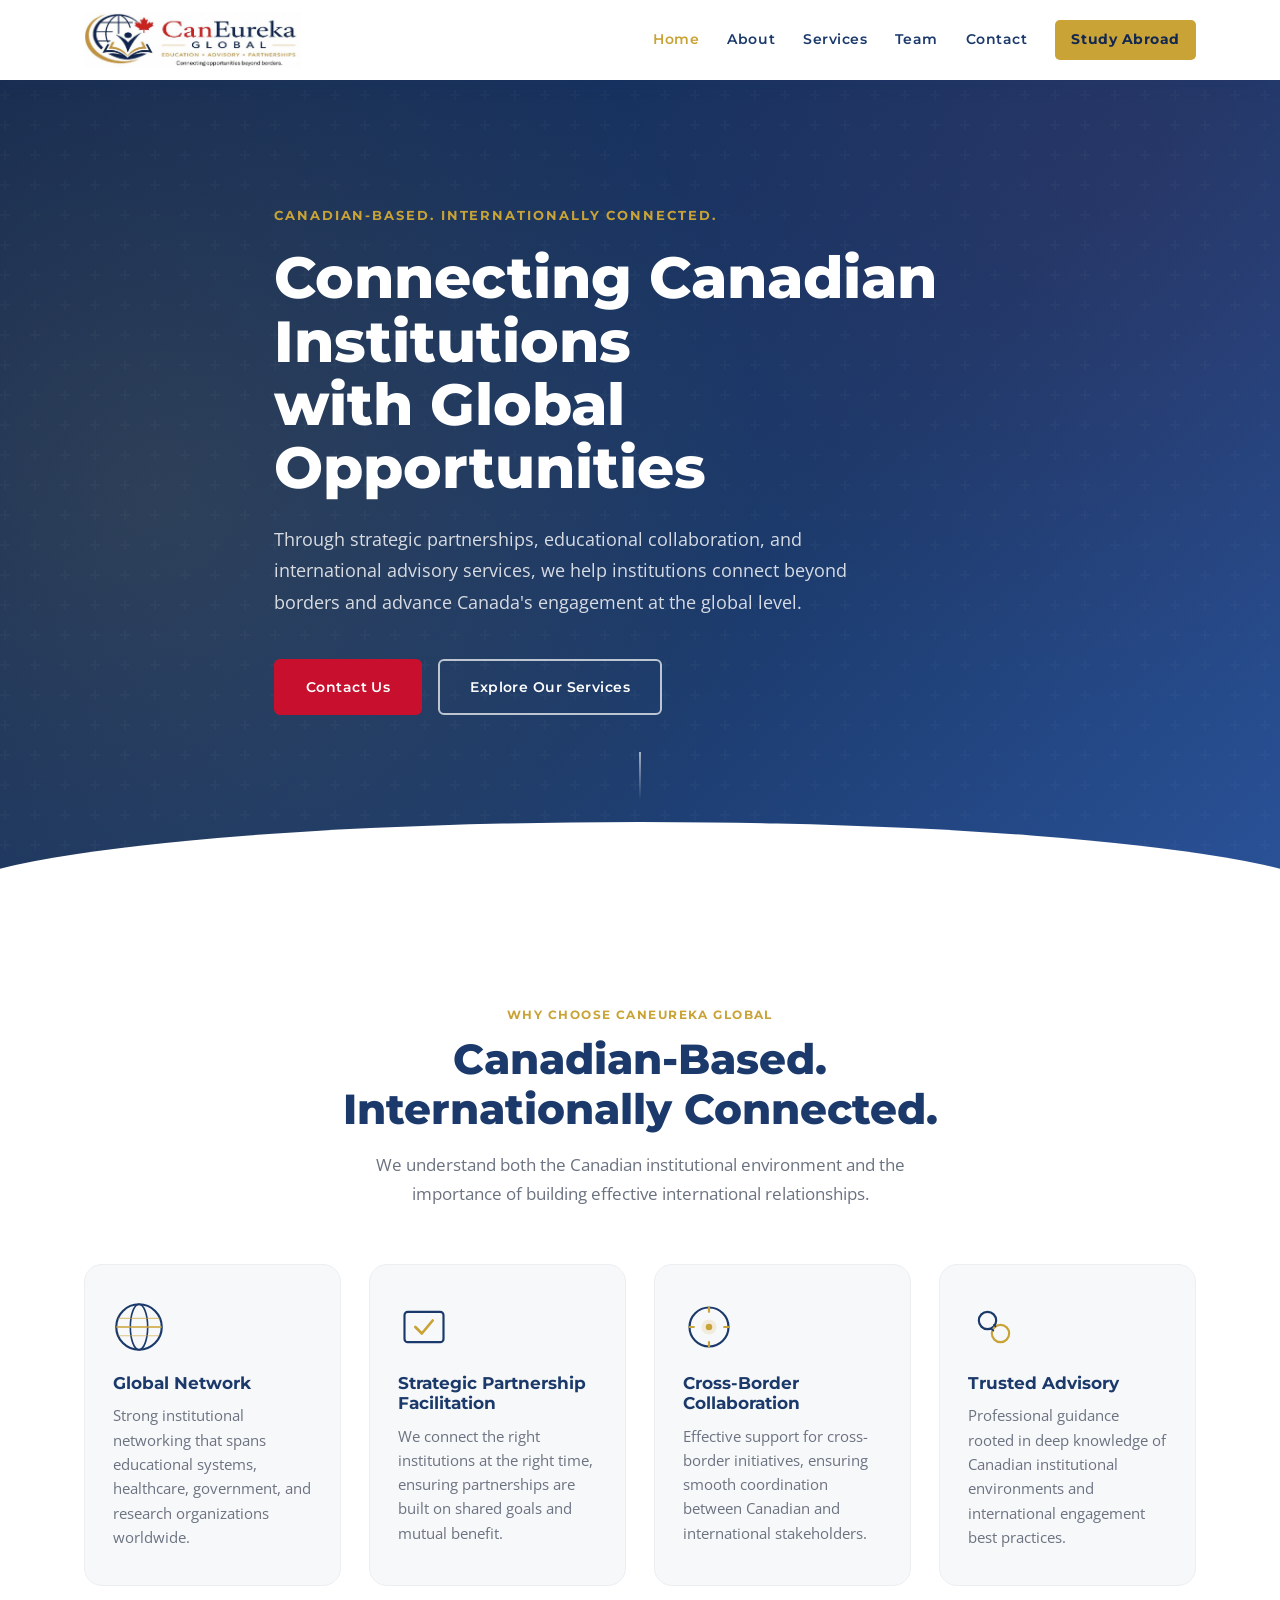
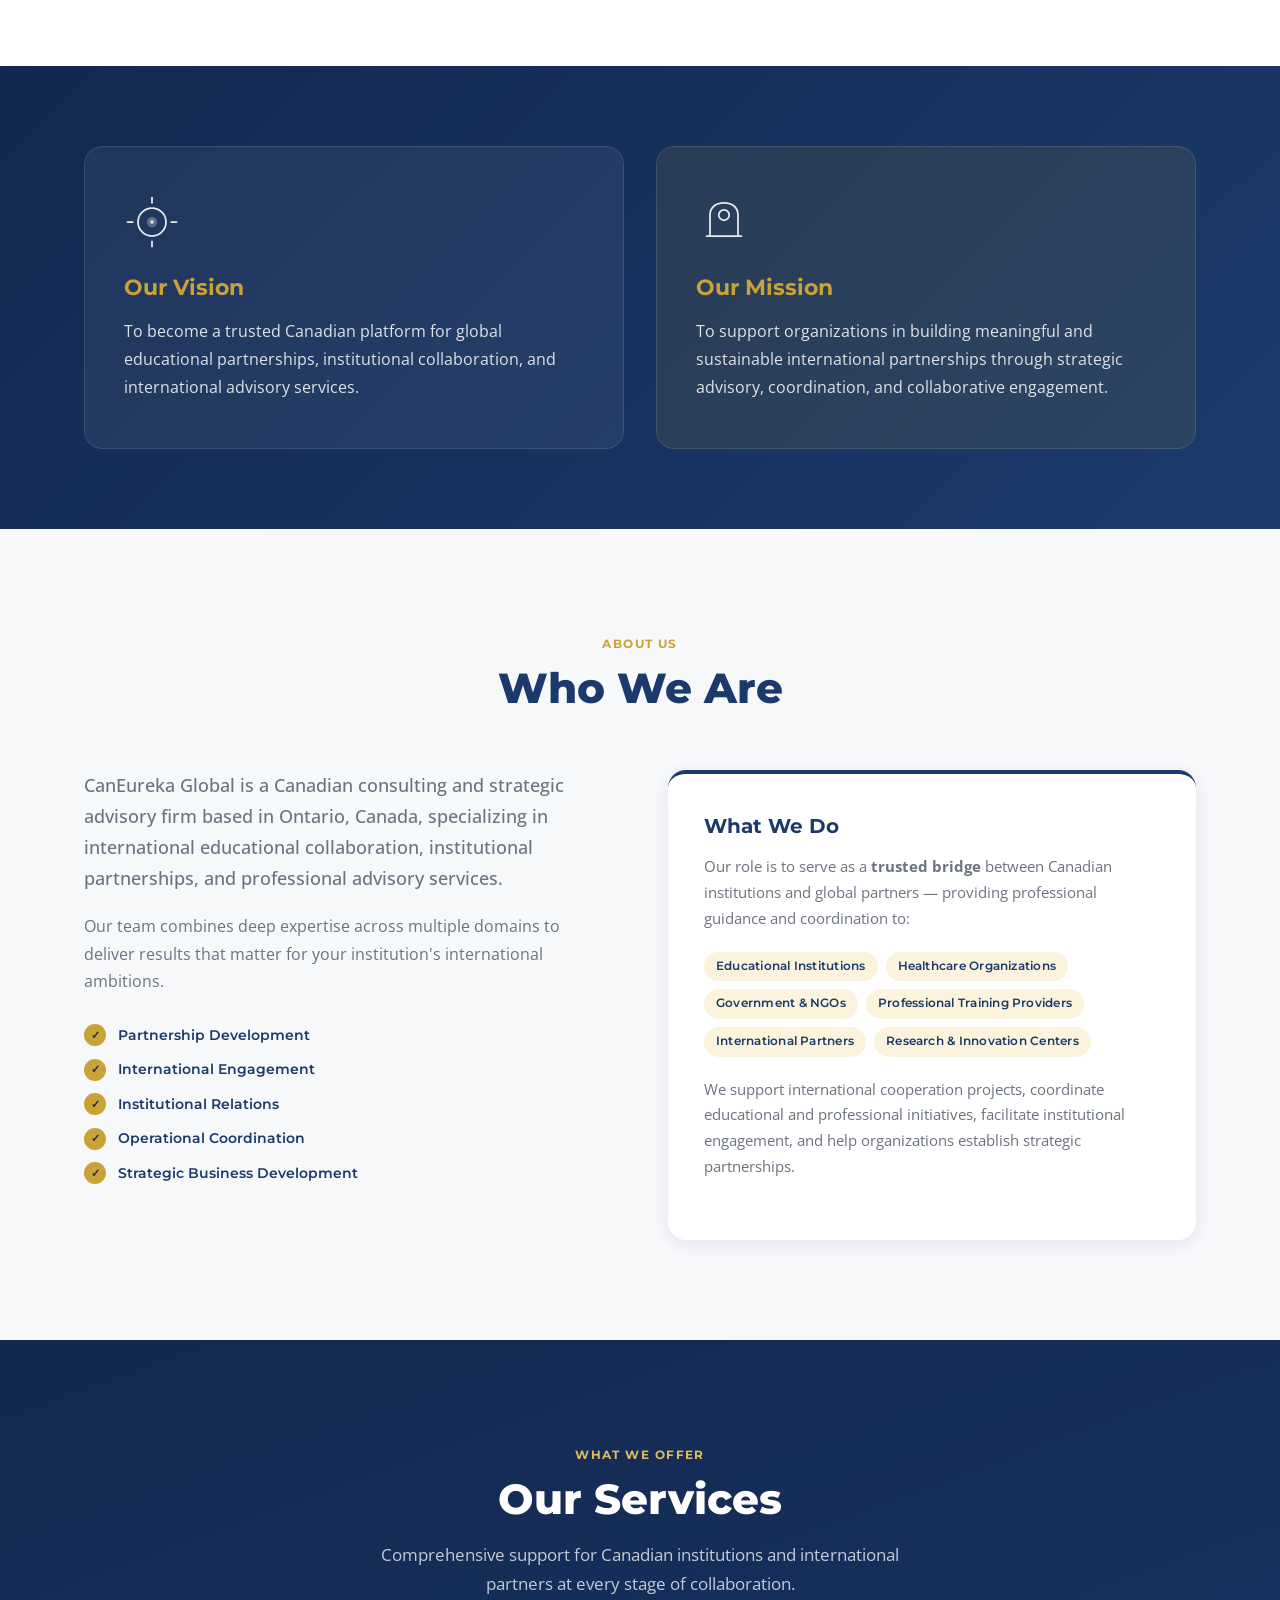
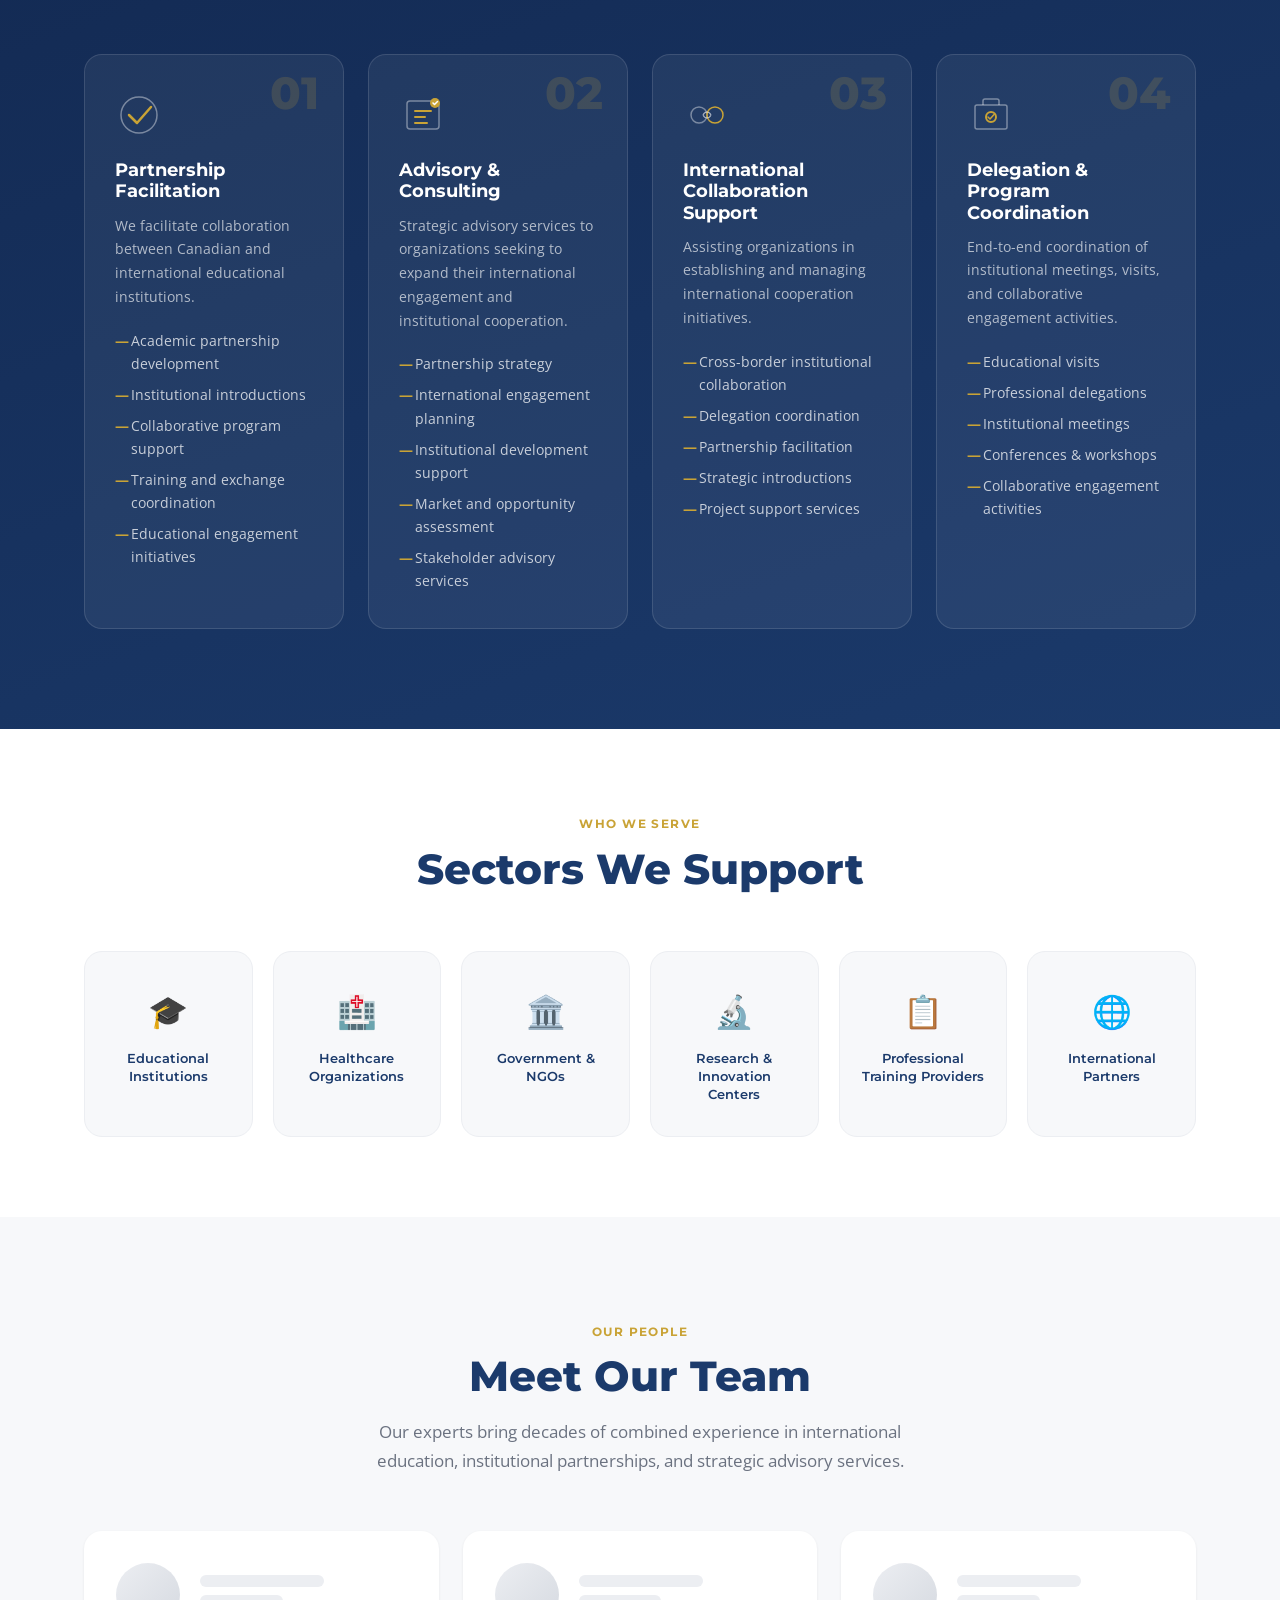
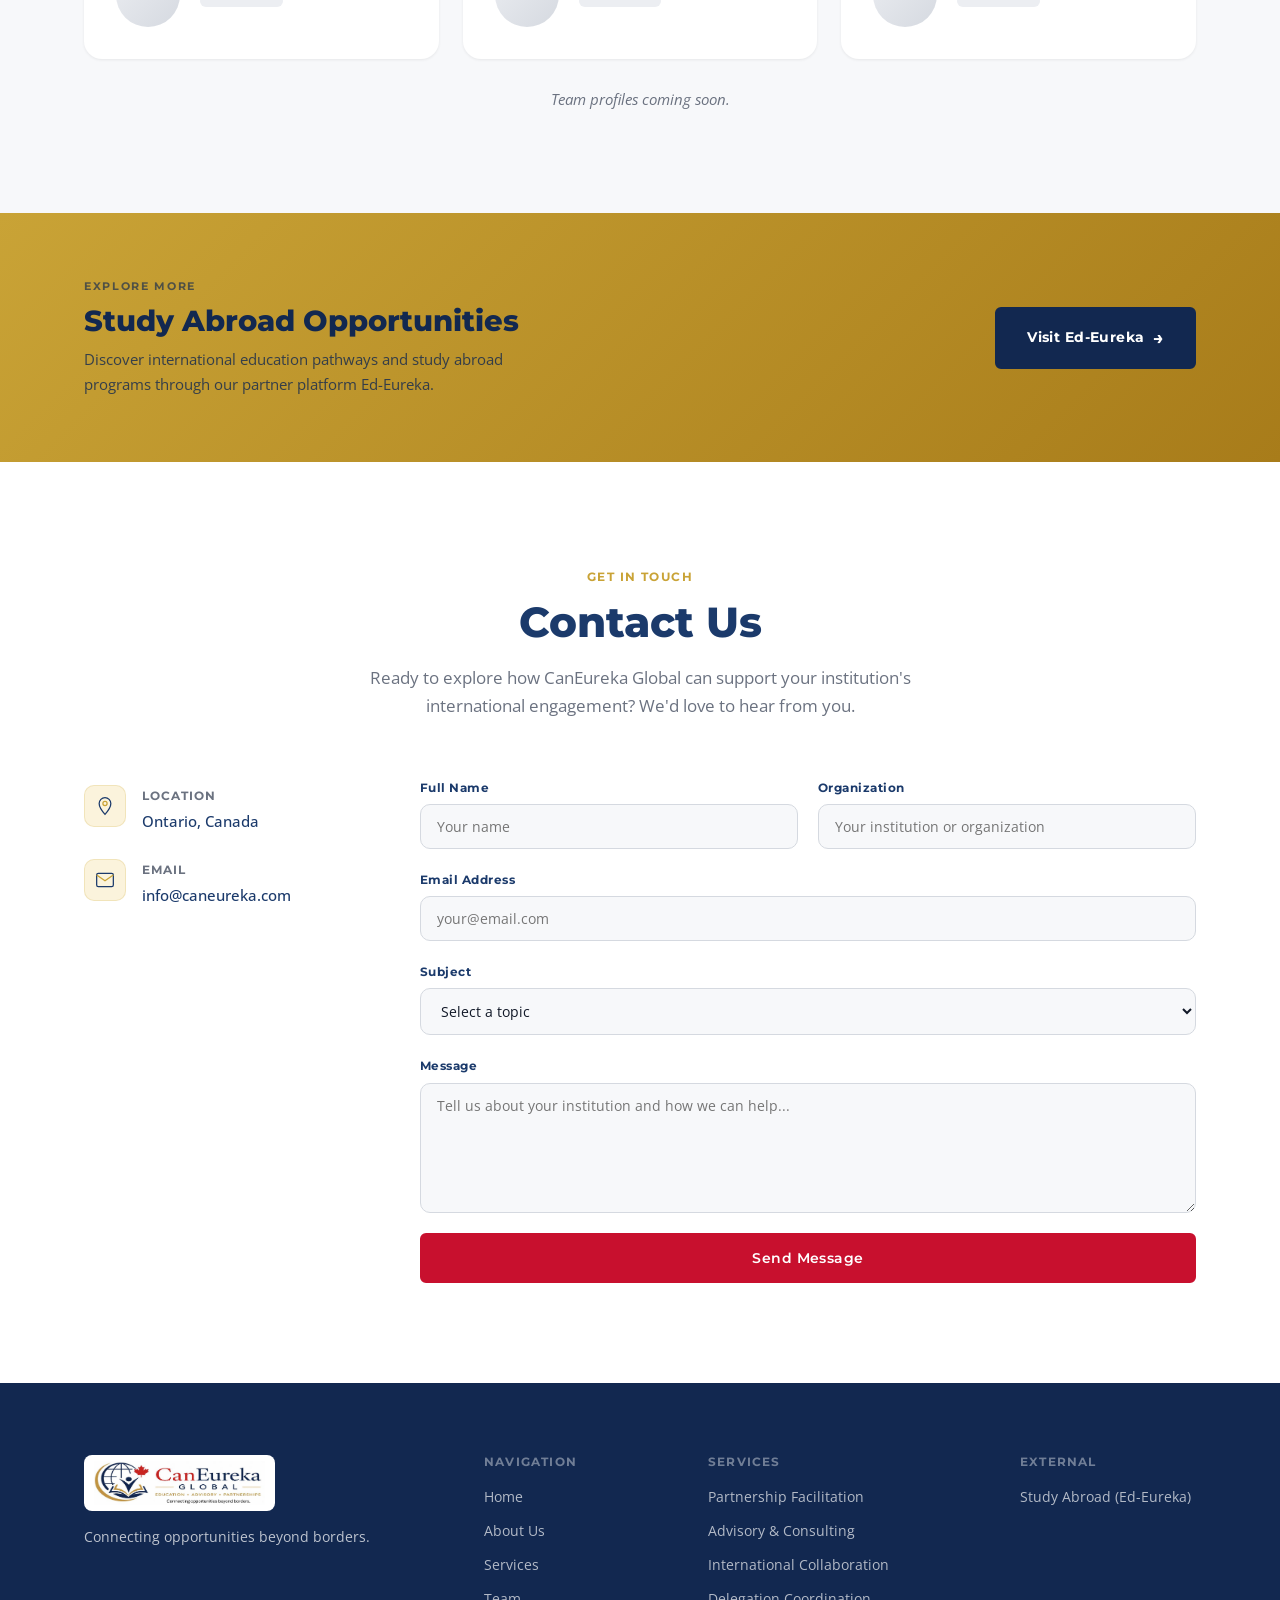
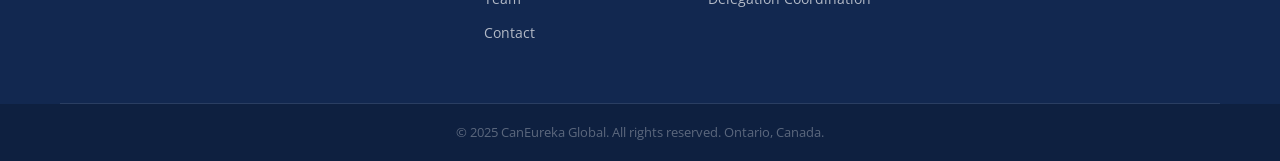
==== index.html @ 6957ceaa "Initial commit: CanEureka Global website" ====
<!DOCTYPE html>
<html lang="en">
<head>
  <meta charset="UTF-8" />
  <meta name="viewport" content="width=device-width, initial-scale=1.0" />
  <title>CanEureka Global — Education • Advisory • Partnerships</title>
  <meta name="description" content="Connecting Canadian institutions with global opportunities through strategic partnerships, educational collaboration, and international advisory services." />
  <link rel="preconnect" href="https://fonts.googleapis.com" />
  <link rel="preconnect" href="https://fonts.gstatic.com" crossorigin />
  <link href="https://fonts.googleapis.com/css2?family=Montserrat:wght@400;500;600;700;800&family=Open+Sans:wght@400;500;600&display=swap" rel="stylesheet" />
  <link rel="stylesheet" href="styles.css" />
</head>
<body>

  <!-- NAVIGATION -->
  <header class="navbar" id="navbar">
    <div class="container nav-inner">
      <a href="#home" class="logo-link">
        <img src="logo.png" alt="CanEureka Global — Education, Advisory, Partnerships" class="logo-img" />
      </a>

      <button class="hamburger" id="hamburger" aria-label="Toggle menu">
        <span></span><span></span><span></span>
      </button>

      <nav class="nav-links" id="nav-links">
        <a href="#home">Home</a>
        <a href="#about">About</a>
        <a href="#services">Services</a>
        <a href="#team">Team</a>
        <a href="#contact">Contact</a>
        <a href="https://ed-eureka.com/" target="_blank" rel="noopener" class="nav-study-abroad">Study Abroad</a>
      </nav>
    </div>
  </header>

  <!-- HERO -->
  <section class="hero" id="home">
    <div class="hero-overlay"></div>
    <div class="container hero-content">
      <p class="hero-pre">Canadian-Based. Internationally Connected.</p>
      <h1>Connecting Canadian Institutions<br>with Global Opportunities</h1>
      <p class="hero-sub">Through strategic partnerships, educational collaboration, and international advisory services, we help institutions connect beyond borders and advance Canada's engagement at the global level.</p>
      <div class="hero-cta">
        <a href="#contact" class="btn btn-primary">Contact Us</a>
        <a href="#services" class="btn btn-outline">Explore Our Services</a>
      </div>
    </div>
    <div class="hero-scroll-indicator">
      <span></span>
    </div>
  </section>

  <!-- WHY CHOOSE US -->
  <section class="why-us" id="why">
    <div class="container">
      <div class="section-header">
        <span class="section-label">Why Choose CanEureka Global</span>
        <h2>Canadian-Based.<br>Internationally Connected.</h2>
        <p>We understand both the Canadian institutional environment and the importance of building effective international relationships.</p>
      </div>
      <div class="features-grid">
        <div class="feature-card">
          <div class="feature-icon">
            <svg viewBox="0 0 48 48" fill="none"><circle cx="24" cy="24" r="21" stroke="#1B3A6B" stroke-width="2"/><ellipse cx="24" cy="24" rx="8" ry="21" stroke="#1B3A6B" stroke-width="1.5" fill="none"/><line x1="3" y1="24" x2="45" y2="24" stroke="#C9A336" stroke-width="1.5"/><line x1="5" y1="16" x2="43" y2="16" stroke="#C9A336" stroke-width="1" opacity="0.6"/><line x1="5" y1="32" x2="43" y2="32" stroke="#C9A336" stroke-width="1" opacity="0.6"/></svg>
          </div>
          <h3>Global Network</h3>
          <p>Strong institutional networking that spans educational systems, healthcare, government, and research organizations worldwide.</p>
        </div>
        <div class="feature-card">
          <div class="feature-icon">
            <svg viewBox="0 0 48 48" fill="none"><rect x="6" y="10" width="36" height="28" rx="3" stroke="#1B3A6B" stroke-width="2"/><path d="M16 24 L22 30 L32 18" stroke="#C9A336" stroke-width="2.5" stroke-linecap="round" stroke-linejoin="round"/></svg>
          </div>
          <h3>Strategic Partnership Facilitation</h3>
          <p>We connect the right institutions at the right time, ensuring partnerships are built on shared goals and mutual benefit.</p>
        </div>
        <div class="feature-card">
          <div class="feature-icon">
            <svg viewBox="0 0 48 48" fill="none"><circle cx="24" cy="24" r="18" stroke="#1B3A6B" stroke-width="2" fill="none"/><circle cx="24" cy="24" r="7" fill="#C9A336" opacity="0.15"/><circle cx="24" cy="24" r="3" fill="#C9A336"/><path d="M24 6 L24 10M24 38 L24 42M6 24 L10 24M38 24 L42 24" stroke="#C9A336" stroke-width="2" stroke-linecap="round"/></svg>
          </div>
          <h3>Cross-Border Collaboration</h3>
          <p>Effective support for cross-border initiatives, ensuring smooth coordination between Canadian and international stakeholders.</p>
        </div>
        <div class="feature-card">
          <div class="feature-icon">
            <svg viewBox="0 0 48 48" fill="none"><circle cx="18" cy="18" r="8" stroke="#1B3A6B" stroke-width="2"/><circle cx="30" cy="30" r="8" stroke="#C9A336" stroke-width="2"/><path d="M24 22 L26 24M22 26 L24 28" stroke="#1B3A6B" stroke-width="1.5" stroke-linecap="round" stroke-dasharray="2 1"/></svg>
          </div>
          <h3>Trusted Advisory</h3>
          <p>Professional guidance rooted in deep knowledge of Canadian institutional environments and international engagement best practices.</p>
        </div>
      </div>
    </div>
  </section>

  <!-- VISION & MISSION -->
  <section class="vision-mission">
    <div class="container vm-grid">
      <div class="vm-card vm-vision">
        <div class="vm-icon">
          <svg viewBox="0 0 64 64" fill="none"><circle cx="32" cy="32" r="16" stroke="white" stroke-width="2"/><circle cx="32" cy="32" r="6" fill="white" opacity="0.3"/><circle cx="32" cy="32" r="2" fill="white"/><path d="M32 10 L32 4M32 60 L32 54M10 32 L4 32M60 32 L54 32" stroke="white" stroke-width="2" stroke-linecap="round"/></svg>
        </div>
        <h3>Our Vision</h3>
        <p>To become a trusted Canadian platform for global educational partnerships, institutional collaboration, and international advisory services.</p>
      </div>
      <div class="vm-card vm-mission">
        <div class="vm-icon">
          <svg viewBox="0 0 64 64" fill="none"><path d="M16 48 L16 24 C16 16 22 10 32 10 C42 10 48 16 48 24 L48 48" stroke="white" stroke-width="2" stroke-linecap="round"/><path d="M12 48 L52 48" stroke="white" stroke-width="2" stroke-linecap="round"/><circle cx="32" cy="24" r="6" stroke="white" stroke-width="2"/></svg>
        </div>
        <h3>Our Mission</h3>
        <p>To support organizations in building meaningful and sustainable international partnerships through strategic advisory, coordination, and collaborative engagement.</p>
      </div>
    </div>
  </section>

  <!-- ABOUT US -->
  <section class="about" id="about">
    <div class="container">
      <div class="section-header">
        <span class="section-label">About Us</span>
        <h2>Who We Are</h2>
      </div>
      <div class="about-grid">
        <div class="about-text">
          <p class="about-lead">CanEureka Global is a Canadian consulting and strategic advisory firm based in Ontario, Canada, specializing in international educational collaboration, institutional partnerships, and professional advisory services.</p>
          <p>Our team combines deep expertise across multiple domains to deliver results that matter for your institution's international ambitions.</p>
          <ul class="expertise-list">
            <li><span class="check">✓</span> Partnership Development</li>
            <li><span class="check">✓</span> International Engagement</li>
            <li><span class="check">✓</span> Institutional Relations</li>
            <li><span class="check">✓</span> Operational Coordination</li>
            <li><span class="check">✓</span> Strategic Business Development</li>
          </ul>
        </div>
        <div class="about-what">
          <div class="what-we-do-card">
            <h3>What We Do</h3>
            <p>Our role is to serve as a <strong>trusted bridge</strong> between Canadian institutions and global partners — providing professional guidance and coordination to:</p>
            <div class="what-tags">
              <span>Educational Institutions</span>
              <span>Healthcare Organizations</span>
              <span>Government & NGOs</span>
              <span>Professional Training Providers</span>
              <span>International Partners</span>
              <span>Research & Innovation Centers</span>
            </div>
            <p class="what-footer">We support international cooperation projects, coordinate educational and professional initiatives, facilitate institutional engagement, and help organizations establish strategic partnerships.</p>
          </div>
        </div>
      </div>
    </div>
  </section>

  <!-- SERVICES -->
  <section class="services" id="services">
    <div class="container">
      <div class="section-header light">
        <span class="section-label">What We Offer</span>
        <h2>Our Services</h2>
        <p>Comprehensive support for Canadian institutions and international partners at every stage of collaboration.</p>
      </div>
      <div class="services-grid">

        <div class="service-card">
          <div class="service-number">01</div>
          <div class="service-icon">
            <svg viewBox="0 0 48 48" fill="none"><circle cx="24" cy="24" r="18" stroke="rgba(255,255,255,0.4)" stroke-width="1.5" fill="none"/><path d="M14 24 L22 32 L36 16" stroke="#C9A336" stroke-width="2.5" stroke-linecap="round" stroke-linejoin="round"/></svg>
          </div>
          <h3>Partnership Facilitation</h3>
          <p>We facilitate collaboration between Canadian and international educational institutions.</p>
          <ul>
            <li>Academic partnership development</li>
            <li>Institutional introductions</li>
            <li>Collaborative program support</li>
            <li>Training and exchange coordination</li>
            <li>Educational engagement initiatives</li>
          </ul>
        </div>

        <div class="service-card">
          <div class="service-number">02</div>
          <div class="service-icon">
            <svg viewBox="0 0 48 48" fill="none"><rect x="8" y="10" width="32" height="28" rx="3" stroke="rgba(255,255,255,0.4)" stroke-width="1.5"/><path d="M16 20 H32M16 26 H26M16 32 H28" stroke="#C9A336" stroke-width="2" stroke-linecap="round"/><circle cx="36" cy="12" r="5" fill="#C9A336"/><path d="M34 12 L35.5 13.5 L38.5 10.5" stroke="white" stroke-width="1.5" stroke-linecap="round" stroke-linejoin="round"/></svg>
          </div>
          <h3>Advisory & Consulting</h3>
          <p>Strategic advisory services to organizations seeking to expand their international engagement and institutional cooperation.</p>
          <ul>
            <li>Partnership strategy</li>
            <li>International engagement planning</li>
            <li>Institutional development support</li>
            <li>Market and opportunity assessment</li>
            <li>Stakeholder advisory services</li>
          </ul>
        </div>

        <div class="service-card">
          <div class="service-number">03</div>
          <div class="service-icon">
            <svg viewBox="0 0 48 48" fill="none"><circle cx="16" cy="24" r="8" stroke="rgba(255,255,255,0.4)" stroke-width="1.5"/><circle cx="32" cy="24" r="8" stroke="#C9A336" stroke-width="1.5"/><path d="M20 24 C22 20 26 20 28 24M20 24 C22 28 26 28 28 24" stroke="rgba(255,255,255,0.6)" stroke-width="1.2" fill="none"/></svg>
          </div>
          <h3>International Collaboration Support</h3>
          <p>Assisting organizations in establishing and managing international cooperation initiatives.</p>
          <ul>
            <li>Cross-border institutional collaboration</li>
            <li>Delegation coordination</li>
            <li>Partnership facilitation</li>
            <li>Strategic introductions</li>
            <li>Project support services</li>
          </ul>
        </div>

        <div class="service-card">
          <div class="service-number">04</div>
          <div class="service-icon">
            <svg viewBox="0 0 48 48" fill="none"><rect x="8" y="14" width="32" height="24" rx="2" stroke="rgba(255,255,255,0.4)" stroke-width="1.5"/><path d="M16 14 L16 10 C16 8 18 8 18 8 H30 C32 8 32 10 32 10 L32 14" stroke="rgba(255,255,255,0.4)" stroke-width="1.5"/><circle cx="24" cy="26" r="5" stroke="#C9A336" stroke-width="2"/><path d="M21 26 L23 28 L27.5 23" stroke="#C9A336" stroke-width="1.5" stroke-linecap="round" stroke-linejoin="round"/></svg>
          </div>
          <h3>Delegation & Program Coordination</h3>
          <p>End-to-end coordination of institutional meetings, visits, and collaborative engagement activities.</p>
          <ul>
            <li>Educational visits</li>
            <li>Professional delegations</li>
            <li>Institutional meetings</li>
            <li>Conferences & workshops</li>
            <li>Collaborative engagement activities</li>
          </ul>
        </div>

      </div>
    </div>
  </section>

  <!-- SECTORS WE SERVE -->
  <section class="sectors">
    <div class="container">
      <div class="section-header">
        <span class="section-label">Who We Serve</span>
        <h2>Sectors We Support</h2>
      </div>
      <div class="sectors-grid">
        <div class="sector-item">
          <div class="sector-icon">🎓</div>
          <span>Educational Institutions</span>
        </div>
        <div class="sector-item">
          <div class="sector-icon">🏥</div>
          <span>Healthcare Organizations</span>
        </div>
        <div class="sector-item">
          <div class="sector-icon">🏛️</div>
          <span>Government & NGOs</span>
        </div>
        <div class="sector-item">
          <div class="sector-icon">🔬</div>
          <span>Research & Innovation Centers</span>
        </div>
        <div class="sector-item">
          <div class="sector-icon">📋</div>
          <span>Professional Training Providers</span>
        </div>
        <div class="sector-item">
          <div class="sector-icon">🌐</div>
          <span>International Partners</span>
        </div>
      </div>
    </div>
  </section>

  <!-- TEAM -->
  <section class="team" id="team">
    <div class="container">
      <div class="section-header">
        <span class="section-label">Our People</span>
        <h2>Meet Our Team</h2>
        <p>Our experts bring decades of combined experience in international education, institutional partnerships, and strategic advisory services.</p>
      </div>
      <div class="team-placeholder">
        <div class="team-card placeholder-card">
          <div class="avatar-placeholder"></div>
          <div class="team-info">
            <div class="placeholder-line w60"></div>
            <div class="placeholder-line w40"></div>
          </div>
        </div>
        <div class="team-card placeholder-card">
          <div class="avatar-placeholder"></div>
          <div class="team-info">
            <div class="placeholder-line w60"></div>
            <div class="placeholder-line w40"></div>
          </div>
        </div>
        <div class="team-card placeholder-card">
          <div class="avatar-placeholder"></div>
          <div class="team-info">
            <div class="placeholder-line w60"></div>
            <div class="placeholder-line w40"></div>
          </div>
        </div>
      </div>
      <p class="team-coming-soon">Team profiles coming soon.</p>
    </div>
  </section>

  <!-- STUDY ABROAD BANNER -->
  <section class="study-abroad-banner">
    <div class="container sa-inner">
      <div class="sa-text">
        <span class="sa-label">Explore More</span>
        <h2>Study Abroad Opportunities</h2>
        <p>Discover international education pathways and study abroad programs through our partner platform Ed-Eureka.</p>
      </div>
      <a href="https://ed-eureka.com/" target="_blank" rel="noopener" class="btn btn-gold">Visit Ed-Eureka <span class="arrow">→</span></a>
    </div>
  </section>

  <!-- CONTACT -->
  <section class="contact" id="contact">
    <div class="container">
      <div class="section-header">
        <span class="section-label">Get In Touch</span>
        <h2>Contact Us</h2>
        <p>Ready to explore how CanEureka Global can support your institution's international engagement? We'd love to hear from you.</p>
      </div>
      <div class="contact-grid">
        <div class="contact-info">
          <div class="contact-detail">
            <div class="contact-icon">
              <svg viewBox="0 0 24 24" fill="none"><path d="M12 2C8.13 2 5 5.13 5 9c0 5.25 7 13 7 13s7-7.75 7-13c0-3.87-3.13-7-7-7z" stroke="#1B3A6B" stroke-width="1.5"/><circle cx="12" cy="9" r="2.5" stroke="#C9A336" stroke-width="1.5"/></svg>
            </div>
            <div>
              <strong>Location</strong>
              <span>Ontario, Canada</span>
            </div>
          </div>
          <div class="contact-detail">
            <div class="contact-icon">
              <svg viewBox="0 0 24 24" fill="none"><path d="M20 4H4C2.9 4 2 4.9 2 6v12c0 1.1.9 2 2 2h16c1.1 0 2-.9 2-2V6c0-1.1-.9-2-2-2z" stroke="#1B3A6B" stroke-width="1.5"/><path d="M22 6L12 13 2 6" stroke="#C9A336" stroke-width="1.5"/></svg>
            </div>
            <div>
              <strong>Email</strong>
              <span>info@caneureka.com</span>
            </div>
          </div>
        </div>

        <form class="contact-form" onsubmit="handleSubmit(event)">
          <div class="form-row">
            <div class="form-group">
              <label for="name">Full Name</label>
              <input type="text" id="name" name="name" placeholder="Your name" required />
            </div>
            <div class="form-group">
              <label for="org">Organization</label>
              <input type="text" id="org" name="org" placeholder="Your institution or organization" />
            </div>
          </div>
          <div class="form-group">
            <label for="email">Email Address</label>
            <input type="email" id="email" name="email" placeholder="your@email.com" required />
          </div>
          <div class="form-group">
            <label for="subject">Subject</label>
            <select id="subject" name="subject">
              <option value="">Select a topic</option>
              <option>Partnership Facilitation</option>
              <option>Advisory & Consulting</option>
              <option>International Collaboration</option>
              <option>Delegation Coordination</option>
              <option>General Inquiry</option>
            </select>
          </div>
          <div class="form-group">
            <label for="message">Message</label>
            <textarea id="message" name="message" rows="5" placeholder="Tell us about your institution and how we can help..." required></textarea>
          </div>
          <button type="submit" class="btn btn-primary btn-full">Send Message</button>
          <div class="form-success" id="form-success">Thank you! We'll be in touch shortly.</div>
        </form>
      </div>
    </div>
  </section>

  <!-- FOOTER -->
  <footer class="footer">
    <div class="container footer-inner">
      <div class="footer-brand">
        <img src="logo.png" alt="CanEureka Global" class="footer-logo-img" />
        <p class="footer-tagline">Connecting opportunities beyond borders.</p>
      </div>
      <div class="footer-links">
        <h4>Navigation</h4>
        <a href="#home">Home</a>
        <a href="#about">About Us</a>
        <a href="#services">Services</a>
        <a href="#team">Team</a>
        <a href="#contact">Contact</a>
      </div>
      <div class="footer-links">
        <h4>Services</h4>
        <a href="#services">Partnership Facilitation</a>
        <a href="#services">Advisory & Consulting</a>
        <a href="#services">International Collaboration</a>
        <a href="#services">Delegation Coordination</a>
      </div>
      <div class="footer-links">
        <h4>External</h4>
        <a href="https://ed-eureka.com/" target="_blank" rel="noopener">Study Abroad (Ed-Eureka)</a>
      </div>
    </div>
    <div class="footer-bottom">
      <div class="container">
        <p>&copy; 2025 CanEureka Global. All rights reserved. Ontario, Canada.</p>
      </div>
    </div>
  </footer>

  <script src="script.js"></script>
</body>
</html>
---- styles.css ----
/* ===== DESIGN TOKENS ===== */
:root {
  --navy:      #1B3A6B;   /* dark navy — globe, figure, book, "Eureka", "GLOBAL" */
  --navy-dark: #122850;   /* deeper navy for footer / dark sections */
  --navy-mid:  #2a5298;   /* mid-navy for gradients */
  --red:       #C8102E;   /* Canadian red — "Can" wordmark, maple leaf */
  --red-dark:  #a50d25;   /* darker red for hover */
  --gold:      #C9A336;   /* gold — "EDUCATION • ADVISORY • PARTNERSHIPS", decorative dashes, arc */
  --gold-light:#e0bb5a;   /* lighter gold for hover/glow */
  --gold-pale: #FBF3DC;   /* very light gold for subtle backgrounds */
  --white:     #FFFFFF;
  --gray-50:   #F7F8FA;
  --gray-100:  #ECEEF2;
  --gray-200:  #D5D9E0;
  --gray-500:  #6B7280;
  --gray-700:  #374151;
  --gray-900:  #111827;
  --radius:    10px;
  --radius-lg: 18px;
  --shadow-sm: 0 1px 3px rgba(0,0,0,0.07);
  --shadow:    0 4px 16px rgba(27,58,107,0.10);
  --shadow-lg: 0 12px 40px rgba(27,58,107,0.16);
  --transition: 0.22s ease;
}

/* ===== RESET & BASE ===== */
*, *::before, *::after { box-sizing: border-box; margin: 0; padding: 0; }
html { scroll-behavior: smooth; font-size: 16px; }
body {
  font-family: 'Open Sans', sans-serif;
  color: var(--gray-700);
  background: var(--white);
  line-height: 1.7;
  overflow-x: hidden;
}
h1, h2, h3, h4 {
  font-family: 'Montserrat', sans-serif;
  color: var(--navy);
  line-height: 1.2;
}
a { text-decoration: none; color: inherit; }
ul { list-style: none; }
img { display: block; max-width: 100%; }

/* ===== LAYOUT ===== */
.container {
  max-width: 1160px;
  margin: 0 auto;
  padding: 0 24px;
}

/* ===== BUTTONS ===== */
.btn {
  display: inline-flex;
  align-items: center;
  gap: 8px;
  padding: 14px 30px;
  border-radius: 6px;
  font-family: 'Montserrat', sans-serif;
  font-weight: 600;
  font-size: 0.9rem;
  letter-spacing: 0.03em;
  cursor: pointer;
  transition: all var(--transition);
  border: 2px solid transparent;
}
.btn-primary {
  background: var(--red);
  color: var(--white);
  border-color: var(--red);
}
.btn-primary:hover {
  background: var(--red-dark);
  border-color: var(--red-dark);
  transform: translateY(-1px);
  box-shadow: 0 6px 20px rgba(200,16,46,0.30);
}
.btn-outline {
  background: transparent;
  color: var(--white);
  border-color: rgba(255,255,255,0.7);
}
.btn-outline:hover {
  background: rgba(255,255,255,0.15);
  border-color: var(--white);
}
.btn-gold {
  background: var(--gold);
  color: var(--navy-dark);
  border-color: var(--gold);
  font-weight: 700;
}
.btn-gold:hover {
  background: var(--gold-light);
  border-color: var(--gold-light);
  transform: translateY(-1px);
  box-shadow: 0 6px 20px rgba(201,163,54,0.35);
}
.btn-full { width: 100%; justify-content: center; }

/* ===== SECTION HEADERS ===== */
.section-header {
  text-align: center;
  margin-bottom: 56px;
}
.section-label {
  display: inline-block;
  font-family: 'Montserrat', sans-serif;
  font-size: 0.75rem;
  font-weight: 700;
  letter-spacing: 0.12em;
  text-transform: uppercase;
  color: var(--gold);
  margin-bottom: 10px;
}
.section-header h2 {
  font-size: clamp(1.8rem, 3.5vw, 2.6rem);
  font-weight: 800;
  margin-bottom: 16px;
}
.section-header p {
  max-width: 560px;
  margin: 0 auto;
  color: var(--gray-500);
  font-size: 1.05rem;
}
.section-header.light h2 { color: var(--white); }
.section-header.light p { color: rgba(255,255,255,0.75); }
.section-header.light .section-label { color: var(--gold-light); }

/* ===== NAVBAR ===== */
.navbar {
  position: fixed;
  top: 0; left: 0; right: 0;
  z-index: 1000;
  background: var(--white);
  box-shadow: var(--shadow);
  transition: padding var(--transition);
  padding: 12px 0;
}
.navbar.scrolled {
  padding: 8px 0;
}
.nav-inner {
  display: flex;
  align-items: center;
  justify-content: space-between;
  gap: 24px;
}

/* Logo */
.logo-link { display: flex; align-items: center; }
.logo-img {
  height: 56px;
  width: auto;
  display: block;
  transition: height var(--transition);
}
.navbar.scrolled .logo-img {
  height: 48px;
}

/* Nav links */
.nav-links {
  display: flex;
  align-items: center;
  gap: 28px;
}
.nav-links a {
  font-family: 'Montserrat', sans-serif;
  font-size: 0.85rem;
  font-weight: 600;
  letter-spacing: 0.04em;
  color: var(--navy);
  transition: color var(--transition);
  position: relative;
}
.nav-links a::after {
  content: '';
  position: absolute;
  bottom: -3px; left: 0;
  width: 0; height: 2px;
  background: var(--gold);
  transition: width var(--transition);
}
.nav-links a:hover::after { width: 100%; }
.nav-links a.nav-study-abroad {
  background: var(--gold);
  color: var(--navy-dark) !important;
  padding: 8px 16px;
  border-radius: 5px;
  font-weight: 700;
}
.nav-links a.nav-study-abroad::after { display: none; }
.nav-links a.nav-study-abroad:hover { background: var(--gold-light); }

/* Hamburger */
.hamburger {
  display: none;
  flex-direction: column;
  gap: 5px;
  background: none;
  border: none;
  cursor: pointer;
  padding: 4px;
}
.hamburger span {
  display: block;
  width: 25px;
  height: 2px;
  background: var(--navy);
  border-radius: 2px;
  transition: all var(--transition);
}
.hamburger.open span:nth-child(1) { transform: rotate(45deg) translate(5px, 5px); }
.hamburger.open span:nth-child(2) { opacity: 0; }
.hamburger.open span:nth-child(3) { transform: rotate(-45deg) translate(5px, -5px); }

/* ===== HERO ===== */
.hero {
  position: relative;
  min-height: 100vh;
  display: flex;
  align-items: center;
  background: linear-gradient(135deg, var(--navy-dark) 0%, var(--navy) 60%, var(--navy-mid) 100%);
  overflow: hidden;
}
.hero::before {
  content: '';
  position: absolute;
  inset: 0;
  background:
    radial-gradient(circle at 12% 55%, rgba(201,163,54,0.13) 0%, transparent 50%),
    radial-gradient(circle at 88% 20%, rgba(200,16,46,0.07) 0%, transparent 40%);
}
.hero::after {
  content: '';
  position: absolute;
  bottom: -2px; left: 0; right: 0;
  height: 80px;
  background: var(--white);
  clip-path: ellipse(55% 100% at 50% 100%);
}
.hero-overlay {
  position: absolute;
  inset: 0;
  background: url("data:image/svg+xml,%3Csvg width='60' height='60' viewBox='0 0 60 60' xmlns='http://www.w3.org/2000/svg'%3E%3Cg fill='none' fill-rule='evenodd'%3E%3Cg fill='%23ffffff' fill-opacity='0.025'%3E%3Cpath d='M36 34v-4h-2v4h-4v2h4v4h2v-4h4v-2h-4zm0-30V0h-2v4h-4v2h4v4h2V6h4V4h-4zM6 34v-4H4v4H0v2h4v4h2v-4h4v-2H6zM6 4V0H4v4H0v2h4v4h2V6h4V4H6z'/%3E%3C/g%3E%3C/g%3E%3C/svg%3E") repeat;
  pointer-events: none;
}
.hero-content {
  position: relative;
  z-index: 2;
  padding: 120px 24px 100px;
  max-width: 780px;
}
.hero-pre {
  font-family: 'Montserrat', sans-serif;
  font-size: 0.8rem;
  font-weight: 700;
  letter-spacing: 0.15em;
  text-transform: uppercase;
  color: var(--gold);
  margin-bottom: 20px;
}
.hero h1 {
  font-size: clamp(2rem, 5vw, 3.6rem);
  font-weight: 800;
  color: var(--white);
  line-height: 1.1;
  margin-bottom: 24px;
}
.hero-sub {
  font-size: 1.1rem;
  color: rgba(255,255,255,0.82);
  max-width: 620px;
  margin-bottom: 40px;
  line-height: 1.8;
}
.hero-cta {
  display: flex;
  gap: 16px;
  flex-wrap: wrap;
}
.hero-scroll-indicator {
  position: absolute;
  bottom: 100px;
  left: 50%;
  transform: translateX(-50%);
  z-index: 2;
}
.hero-scroll-indicator span {
  display: block;
  width: 2px;
  height: 48px;
  background: linear-gradient(to bottom, rgba(255,255,255,0.6), transparent);
  margin: 0 auto;
  animation: scrollPulse 2s ease-in-out infinite;
}
@keyframes scrollPulse {
  0%, 100% { opacity: 0.4; transform: scaleY(1); }
  50% { opacity: 1; transform: scaleY(1.1); }
}

/* ===== WHY US ===== */
.why-us {
  padding: 100px 0 80px;
  background: var(--white);
}
.features-grid {
  display: grid;
  grid-template-columns: repeat(auto-fit, minmax(240px, 1fr));
  gap: 28px;
}
.feature-card {
  background: var(--gray-50);
  border: 1px solid var(--gray-100);
  border-radius: var(--radius-lg);
  padding: 36px 28px;
  transition: all var(--transition);
  position: relative;
  overflow: hidden;
}
.feature-card::before {
  content: '';
  position: absolute;
  top: 0; left: 0; right: 0;
  height: 3px;
  background: linear-gradient(90deg, var(--navy), var(--gold));
  transform: scaleX(0);
  transform-origin: left;
  transition: transform 0.3s ease;
}
.feature-card:hover { box-shadow: var(--shadow-lg); transform: translateY(-4px); border-color: var(--gray-200); }
.feature-card:hover::before { transform: scaleX(1); }
.feature-icon { width: 52px; height: 52px; margin-bottom: 20px; }
.feature-icon svg { width: 100%; height: 100%; }
.feature-card h3 {
  font-size: 1.05rem;
  font-weight: 700;
  margin-bottom: 10px;
  color: var(--navy);
}
.feature-card p { font-size: 0.92rem; color: var(--gray-500); line-height: 1.65; }

/* ===== VISION & MISSION ===== */
.vision-mission {
  background: linear-gradient(135deg, var(--navy-dark), var(--navy));
  padding: 80px 0;
}
.vm-grid {
  display: grid;
  grid-template-columns: 1fr 1fr;
  gap: 32px;
}
.vm-card {
  border-radius: var(--radius-lg);
  padding: 48px 40px;
  position: relative;
  overflow: hidden;
}
.vm-card::before {
  content: '';
  position: absolute;
  inset: 0;
  border-radius: var(--radius-lg);
  border: 1px solid rgba(255,255,255,0.12);
}
.vm-vision  { background: rgba(255,255,255,0.06); }
.vm-mission { background: rgba(201,163,54,0.10); }
.vm-icon { width: 56px; height: 56px; margin-bottom: 24px; opacity: 0.9; }
.vm-icon svg { width: 100%; height: 100%; }
.vm-card h3 {
  font-size: 1.4rem;
  font-weight: 700;
  color: var(--gold);
  margin-bottom: 16px;
}
.vm-card p { color: rgba(255,255,255,0.85); line-height: 1.75; font-size: 1rem; }

/* ===== ABOUT ===== */
.about { padding: 100px 0; background: var(--gray-50); }
.about-grid {
  display: grid;
  grid-template-columns: 1fr 1fr;
  gap: 56px;
  align-items: start;
}
.about-lead {
  font-size: 1.1rem;
  color: var(--navy);
  font-weight: 500;
  line-height: 1.75;
  margin-bottom: 20px;
}
.about-text > p { margin-bottom: 20px; color: var(--gray-500); }
.expertise-list { margin-top: 28px; display: flex; flex-direction: column; gap: 10px; }
.expertise-list li {
  display: flex;
  align-items: center;
  gap: 12px;
  font-family: 'Montserrat', sans-serif;
  font-weight: 600;
  font-size: 0.9rem;
  color: var(--navy);
}
.check {
  width: 22px; height: 22px;
  display: flex; align-items: center; justify-content: center;
  background: var(--gold);
  color: var(--navy-dark);
  border-radius: 50%;
  font-size: 0.7rem;
  font-weight: 800;
  flex-shrink: 0;
}
.what-we-do-card {
  background: var(--white);
  border-radius: var(--radius-lg);
  padding: 40px 36px;
  box-shadow: var(--shadow);
  border-top: 4px solid var(--navy);
}
.what-we-do-card h3 {
  font-size: 1.25rem;
  font-weight: 700;
  margin-bottom: 16px;
  color: var(--navy);
}
.what-we-do-card > p { font-size: 0.95rem; color: var(--gray-500); margin-bottom: 20px; }
.what-tags {
  display: flex;
  flex-wrap: wrap;
  gap: 8px;
  margin-bottom: 20px;
}
.what-tags span {
  font-family: 'Montserrat', sans-serif;
  font-size: 0.72rem;
  font-weight: 600;
  padding: 5px 12px;
  background: var(--gold-pale);
  color: var(--navy);
  border-radius: 20px;
  letter-spacing: 0.02em;
}
.what-footer { font-size: 0.9rem; color: var(--gray-500); line-height: 1.7; }

/* ===== SERVICES ===== */
.services {
  padding: 100px 0;
  background: linear-gradient(160deg, var(--navy-dark) 0%, var(--navy) 100%);
}
.services-grid {
  display: grid;
  grid-template-columns: repeat(auto-fit, minmax(260px, 1fr));
  gap: 24px;
}
.service-card {
  background: rgba(255,255,255,0.06);
  border: 1px solid rgba(255,255,255,0.12);
  border-radius: var(--radius-lg);
  padding: 36px 30px;
  transition: all var(--transition);
  position: relative;
  overflow: hidden;
}
.service-card:hover {
  background: rgba(255,255,255,0.10);
  transform: translateY(-4px);
  box-shadow: 0 16px 40px rgba(0,0,0,0.25);
}
.service-number {
  font-family: 'Montserrat', sans-serif;
  font-size: 2.8rem;
  font-weight: 800;
  color: rgba(201,163,54,0.18);
  position: absolute;
  top: 16px; right: 24px;
  line-height: 1;
}
.service-icon { width: 48px; height: 48px; margin-bottom: 20px; }
.service-icon svg { width: 100%; height: 100%; }
.service-card h3 {
  font-size: 1.1rem;
  font-weight: 700;
  color: var(--white);
  margin-bottom: 12px;
}
.service-card > p { font-size: 0.9rem; color: rgba(255,255,255,0.65); margin-bottom: 20px; line-height: 1.65; }
.service-card ul { display: flex; flex-direction: column; gap: 8px; }
.service-card ul li {
  font-size: 0.85rem;
  color: rgba(255,255,255,0.75);
  padding-left: 16px;
  position: relative;
}
.service-card ul li::before {
  content: '—';
  position: absolute;
  left: 0;
  color: var(--gold);
  font-weight: 700;
}

/* ===== SECTORS ===== */
.sectors { padding: 80px 0; background: var(--white); }
.sectors-grid {
  display: grid;
  grid-template-columns: repeat(auto-fit, minmax(160px, 1fr));
  gap: 20px;
}
.sector-item {
  display: flex;
  flex-direction: column;
  align-items: center;
  gap: 12px;
  padding: 32px 20px;
  background: var(--gray-50);
  border-radius: var(--radius-lg);
  border: 1px solid var(--gray-100);
  text-align: center;
  transition: all var(--transition);
  cursor: default;
}
.sector-item:hover {
  border-color: var(--gold);
  box-shadow: 0 4px 20px rgba(201,163,54,0.15);
  transform: translateY(-2px);
}
.sector-icon { font-size: 2rem; }
.sector-item span {
  font-family: 'Montserrat', sans-serif;
  font-size: 0.8rem;
  font-weight: 600;
  color: var(--navy);
  line-height: 1.4;
}

/* ===== TEAM ===== */
.team { padding: 100px 0; background: var(--gray-50); }
.team-placeholder {
  display: grid;
  grid-template-columns: repeat(auto-fit, minmax(240px, 1fr));
  gap: 24px;
  margin-bottom: 28px;
}
.team-card {
  background: var(--white);
  border-radius: var(--radius-lg);
  padding: 32px;
  box-shadow: var(--shadow-sm);
  display: flex;
  align-items: center;
  gap: 20px;
}
.avatar-placeholder {
  width: 64px; height: 64px;
  border-radius: 50%;
  background: linear-gradient(135deg, var(--gray-100), var(--gray-200));
  flex-shrink: 0;
}
.team-info { flex: 1; }
.placeholder-line {
  height: 12px;
  border-radius: 6px;
  background: var(--gray-100);
  margin-bottom: 8px;
}
.w60 { width: 60%; }
.w40 { width: 40%; }
.team-coming-soon {
  text-align: center;
  color: var(--gray-500);
  font-style: italic;
  font-size: 0.95rem;
}

/* ===== STUDY ABROAD BANNER ===== */
.study-abroad-banner {
  background: linear-gradient(135deg, var(--gold) 0%, #a87c1a 100%);
  padding: 64px 0;
}
.sa-inner {
  display: flex;
  align-items: center;
  justify-content: space-between;
  gap: 32px;
  flex-wrap: wrap;
}
.sa-label {
  display: block;
  font-family: 'Montserrat', sans-serif;
  font-size: 0.7rem;
  font-weight: 700;
  letter-spacing: 0.15em;
  text-transform: uppercase;
  color: var(--navy-dark);
  opacity: 0.65;
  margin-bottom: 8px;
}
.sa-text h2 {
  font-size: 1.8rem;
  font-weight: 800;
  color: var(--navy-dark);
  margin-bottom: 8px;
}
.sa-text p {
  color: var(--navy-dark);
  opacity: 0.8;
  max-width: 480px;
  font-size: 0.95rem;
}
.sa-inner .btn-gold {
  background: var(--navy-dark);
  color: var(--white);
  border-color: var(--navy-dark);
  white-space: nowrap;
}
.sa-inner .btn-gold:hover {
  background: var(--navy);
  border-color: var(--navy);
  box-shadow: 0 6px 20px rgba(0,0,0,0.2);
}
.arrow { font-size: 1.1rem; }

/* ===== CONTACT ===== */
.contact { padding: 100px 0; background: var(--white); }
.contact-grid {
  display: grid;
  grid-template-columns: 280px 1fr;
  gap: 56px;
  align-items: start;
}
.contact-info { display: flex; flex-direction: column; gap: 24px; padding-top: 8px; }
.contact-detail {
  display: flex;
  align-items: flex-start;
  gap: 16px;
}
.contact-icon {
  width: 42px; height: 42px;
  background: var(--gold-pale);
  border-radius: 10px;
  display: flex; align-items: center; justify-content: center;
  flex-shrink: 0;
  border: 1px solid rgba(201,163,54,0.2);
}
.contact-icon svg { width: 20px; height: 20px; }
.contact-detail strong {
  display: block;
  font-family: 'Montserrat', sans-serif;
  font-size: 0.78rem;
  font-weight: 700;
  letter-spacing: 0.08em;
  text-transform: uppercase;
  color: var(--gray-500);
  margin-bottom: 2px;
}
.contact-detail span { color: var(--navy); font-weight: 500; font-size: 0.95rem; }

/* Form */
.contact-form { display: flex; flex-direction: column; gap: 20px; }
.form-row { display: grid; grid-template-columns: 1fr 1fr; gap: 20px; }
.form-group { display: flex; flex-direction: column; gap: 6px; }
.form-group label {
  font-family: 'Montserrat', sans-serif;
  font-size: 0.78rem;
  font-weight: 700;
  color: var(--navy);
  letter-spacing: 0.04em;
}
.form-group input,
.form-group select,
.form-group textarea {
  padding: 12px 16px;
  border: 1.5px solid var(--gray-200);
  border-radius: var(--radius);
  font-family: 'Open Sans', sans-serif;
  font-size: 0.9rem;
  color: var(--gray-900);
  background: var(--gray-50);
  transition: border-color var(--transition), box-shadow var(--transition);
  outline: none;
}
.form-group input:focus,
.form-group select:focus,
.form-group textarea:focus {
  border-color: var(--navy);
  box-shadow: 0 0 0 3px rgba(27,58,107,0.10);
  background: var(--white);
}
.form-group textarea { resize: vertical; min-height: 130px; }
.form-success {
  display: none;
  background: #d1fae5;
  color: #065f46;
  padding: 14px 18px;
  border-radius: var(--radius);
  font-family: 'Montserrat', sans-serif;
  font-size: 0.9rem;
  font-weight: 600;
  text-align: center;
}

/* ===== FOOTER ===== */
.footer {
  background: var(--navy-dark);
  padding: 72px 0 0;
}
.footer-inner {
  display: grid;
  grid-template-columns: 2fr 1fr 1.5fr 1fr;
  gap: 48px;
  padding-bottom: 48px;
  border-bottom: 1px solid rgba(255,255,255,0.10);
}
.footer-logo-img {
  height: 56px;
  width: auto;
  margin-bottom: 14px;
  display: block;
  background: var(--white);
  padding: 6px 10px;
  border-radius: 8px;
}
.footer-tagline { color: rgba(255,255,255,0.72); font-size: 0.9rem; margin-bottom: 6px; }
.footer-links h4 {
  font-size: 0.75rem;
  font-weight: 700;
  letter-spacing: 0.1em;
  text-transform: uppercase;
  color: rgba(255,255,255,0.40);
  margin-bottom: 16px;
}
.footer-links a {
  display: block;
  color: rgba(255,255,255,0.68);
  font-size: 0.88rem;
  margin-bottom: 10px;
  transition: color var(--transition);
}
.footer-links a:hover { color: var(--gold); }
.footer-bottom {
  background: rgba(0,0,0,0.2);
  padding: 18px 0;
}
.footer-bottom p {
  text-align: center;
  color: rgba(255,255,255,0.32);
  font-size: 0.8rem;
}

/* ===== RESPONSIVE ===== */
@media (max-width: 900px) {
  .vm-grid      { grid-template-columns: 1fr; }
  .about-grid   { grid-template-columns: 1fr; }
  .contact-grid { grid-template-columns: 1fr; }
  .footer-inner { grid-template-columns: 1fr 1fr; gap: 32px; }
}

@media (max-width: 768px) {
  .hamburger { display: flex; }
  .nav-links {
    position: fixed;
    top: 0; left: 0; right: 0;
    flex-direction: column;
    background: var(--navy-dark);
    padding: 80px 32px 40px;
    gap: 24px;
    transform: translateY(-100%);
    transition: transform 0.35s cubic-bezier(0.4, 0, 0.2, 1);
    z-index: 999;
    box-shadow: var(--shadow-lg);
  }
  .nav-links.open { transform: translateY(0); }
  .nav-links a { font-size: 1.1rem; color: var(--white) !important; }
  .form-row { grid-template-columns: 1fr; }
  .hero-cta { flex-direction: column; align-items: flex-start; }
  .sa-inner { flex-direction: column; text-align: center; }
  .sa-inner .btn-gold { width: 100%; justify-content: center; }
}

@media (max-width: 600px) {
  .footer-inner { grid-template-columns: 1fr; }
  .vm-card { padding: 36px 24px; }
  .what-we-do-card { padding: 28px 24px; }
  .logo-img { height: 46px; }
}

/* ===== ANIMATIONS ===== */
.reveal {
  opacity: 0;
  transform: translateY(24px);
  transition: opacity 0.6s ease, transform 0.6s ease;
}
.reveal.visible { opacity: 1; transform: translateY(0); }
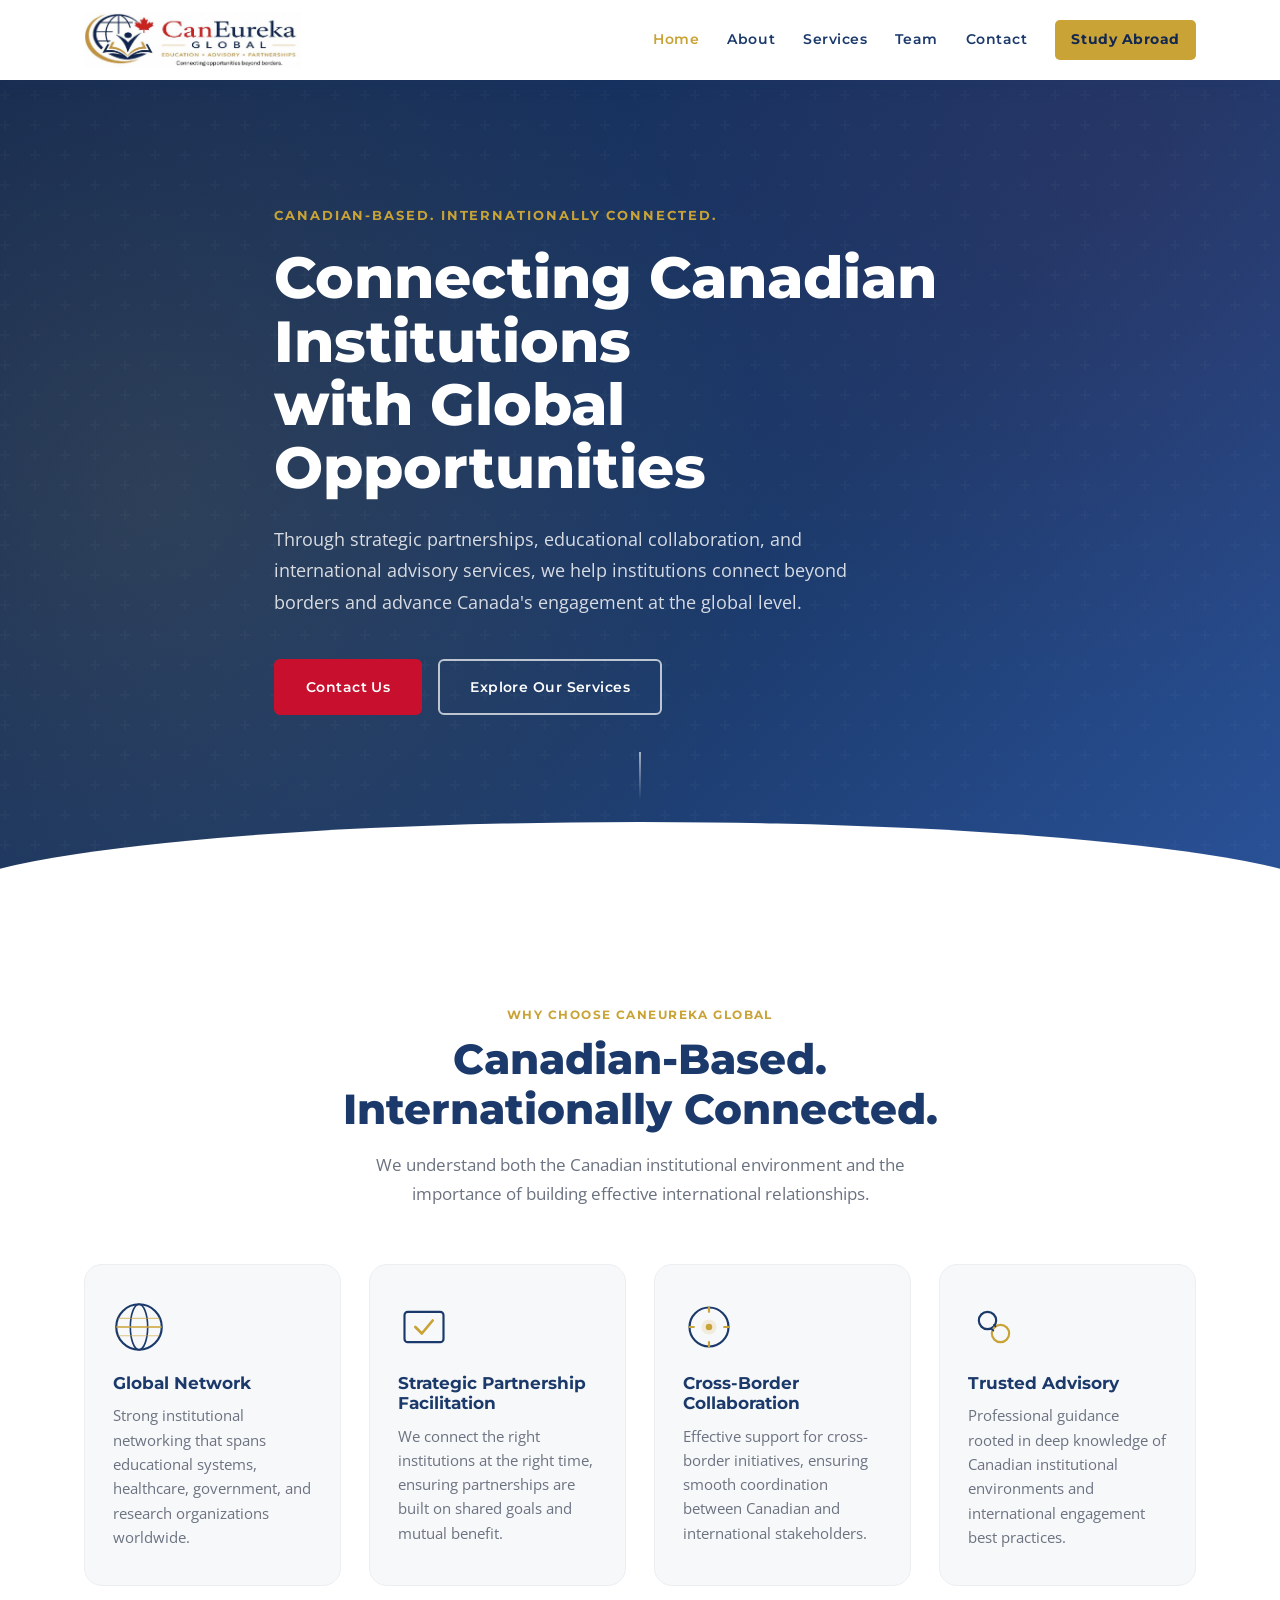
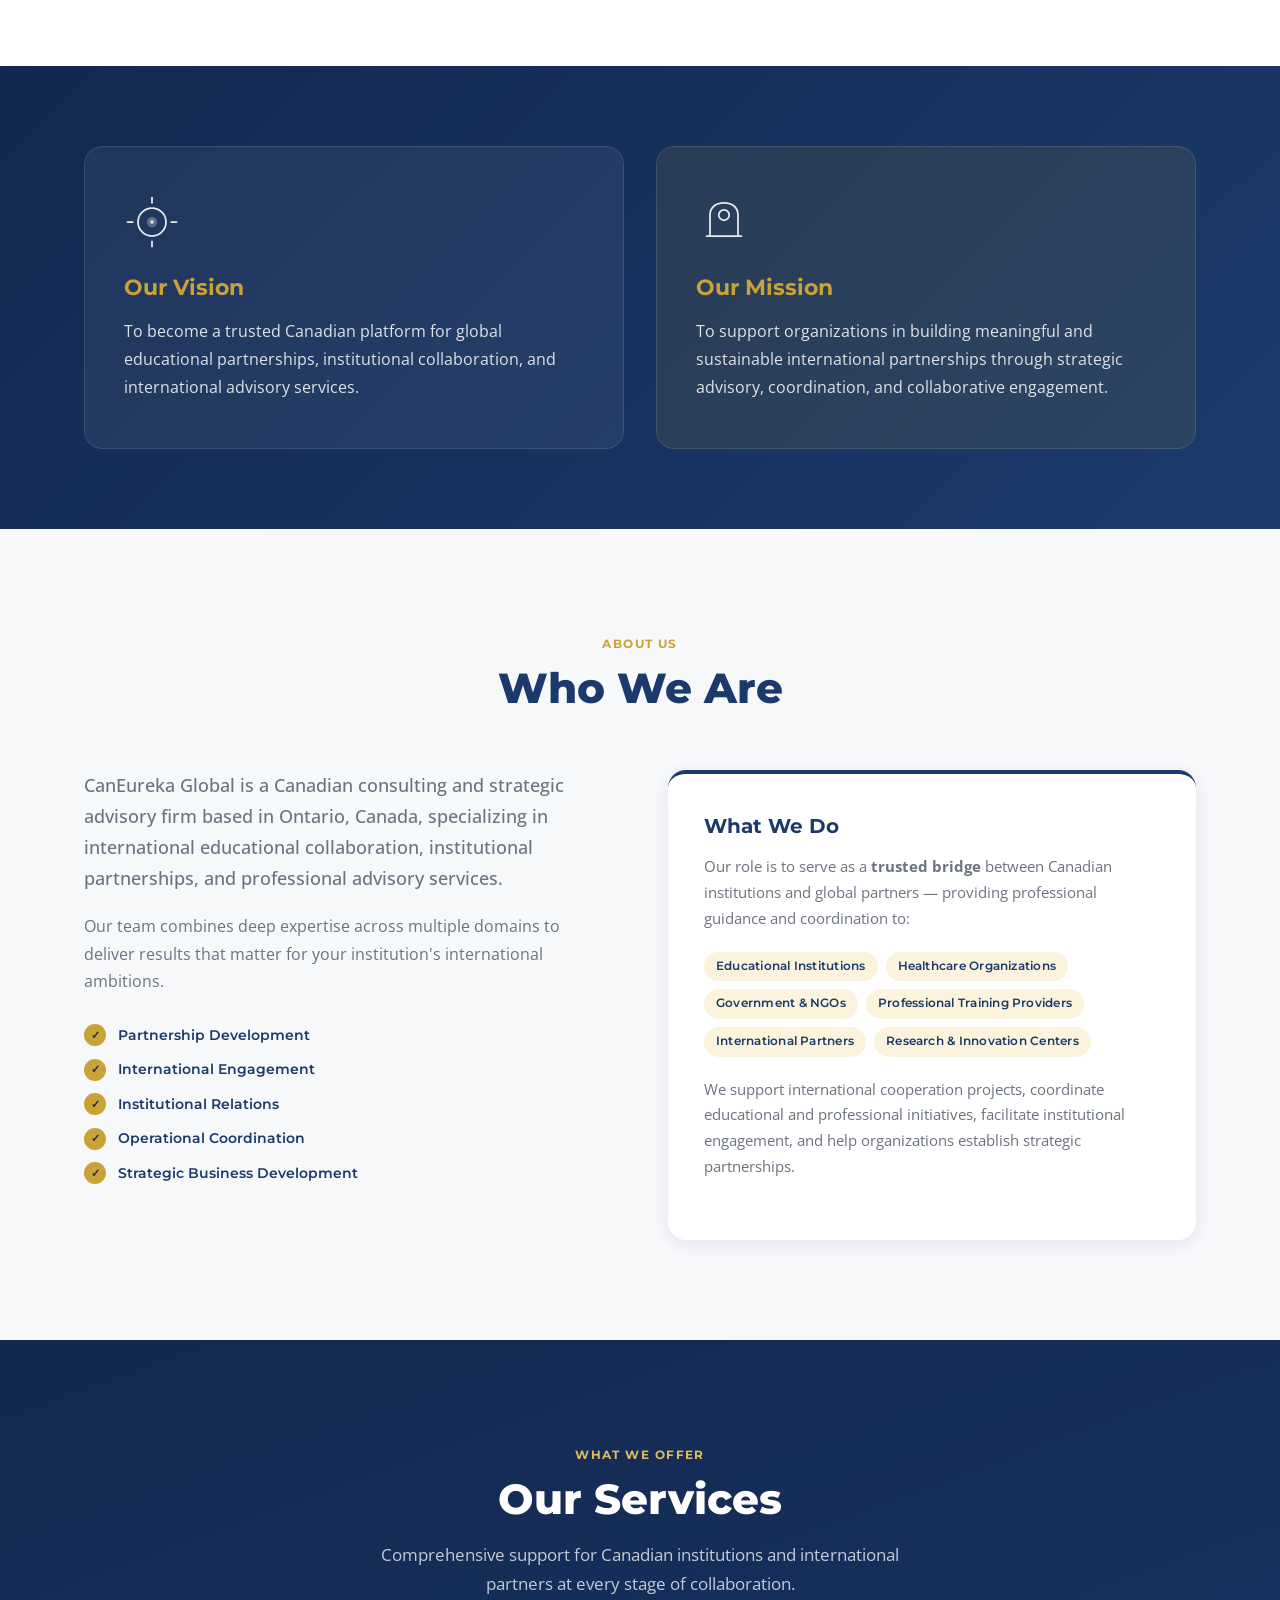
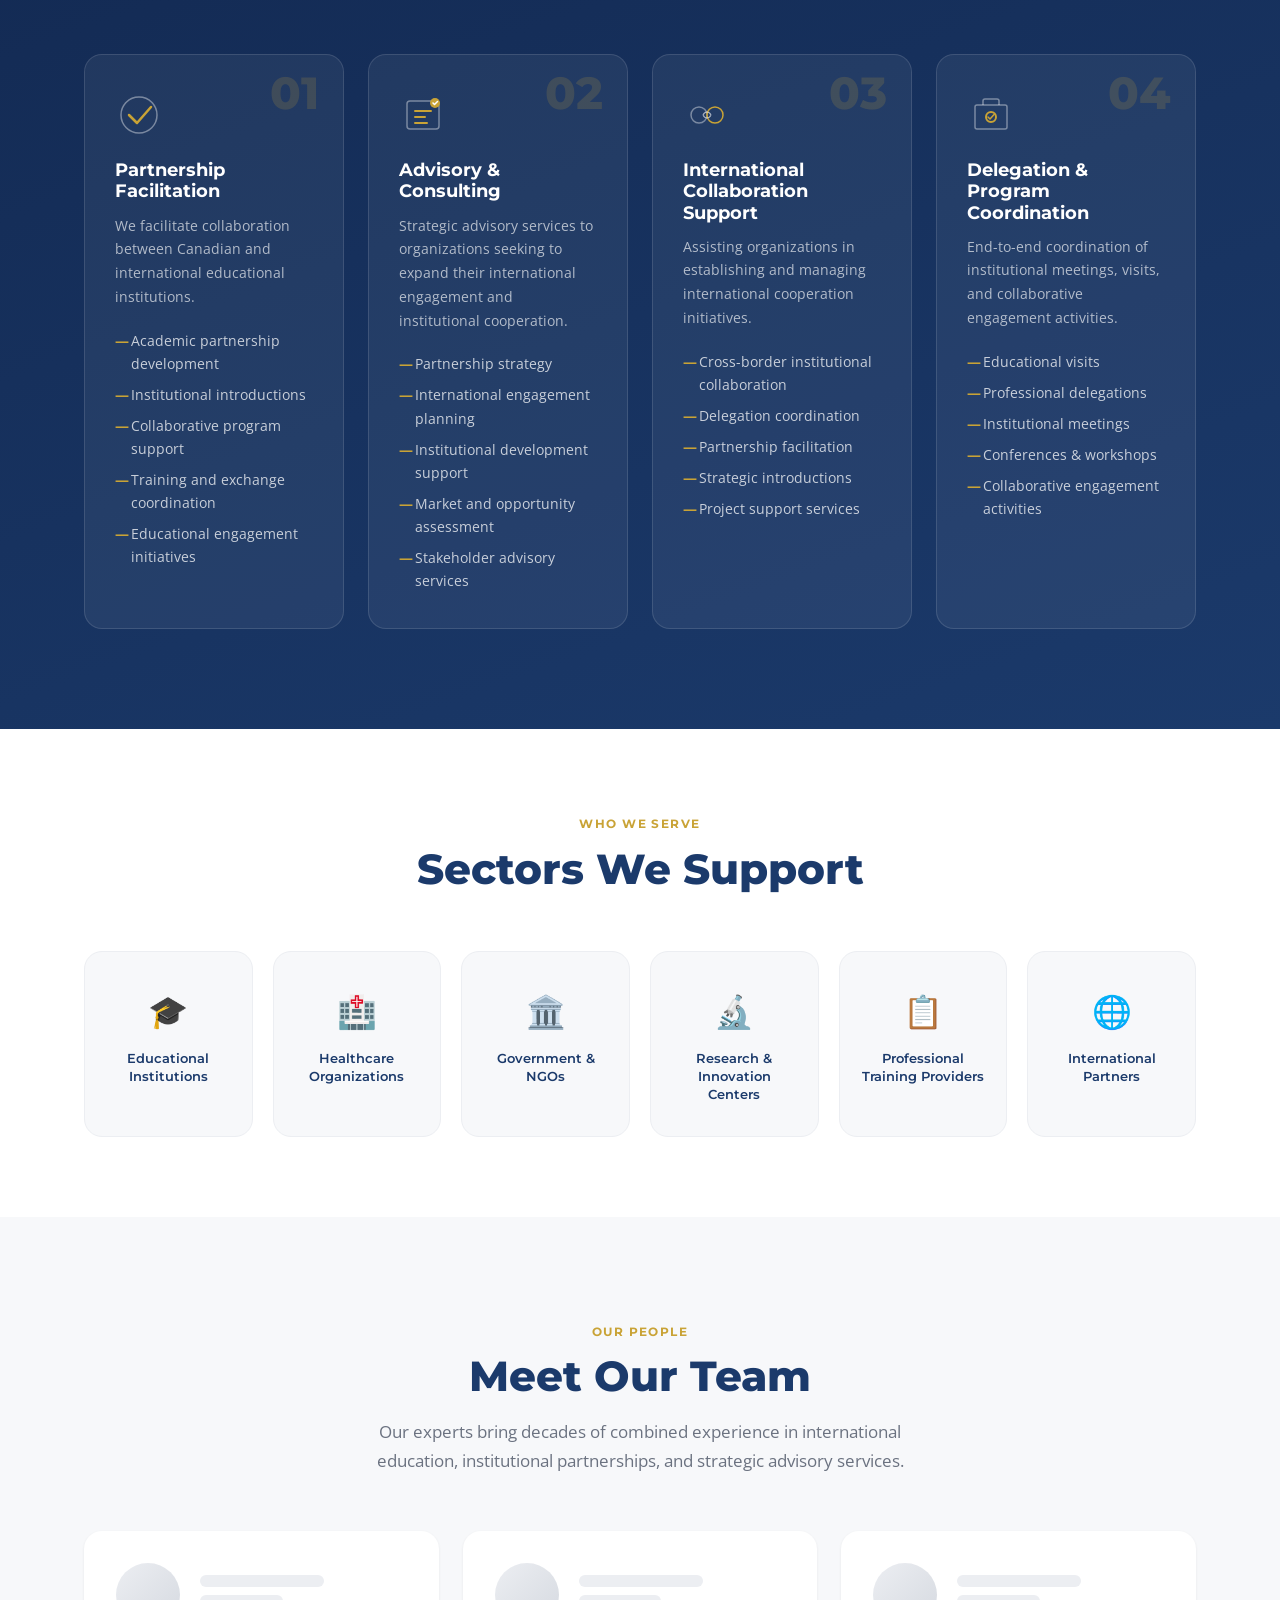
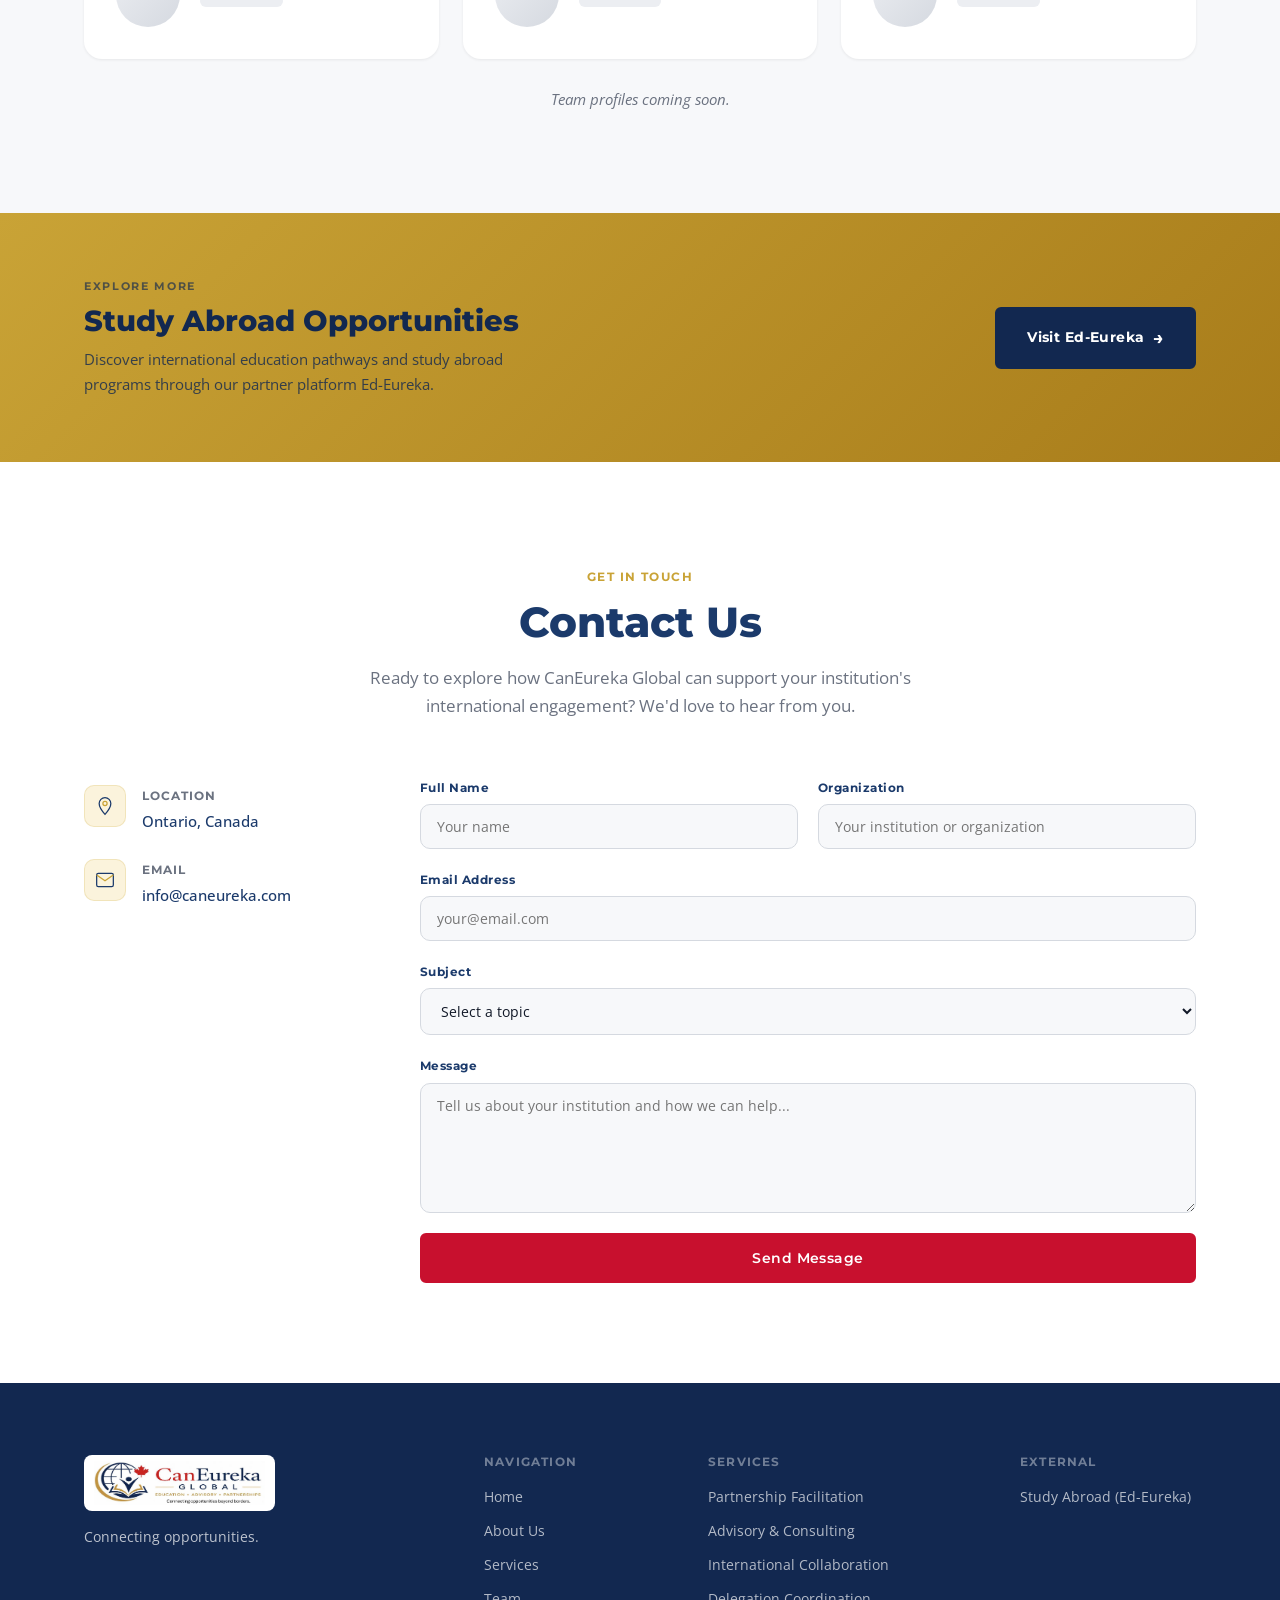
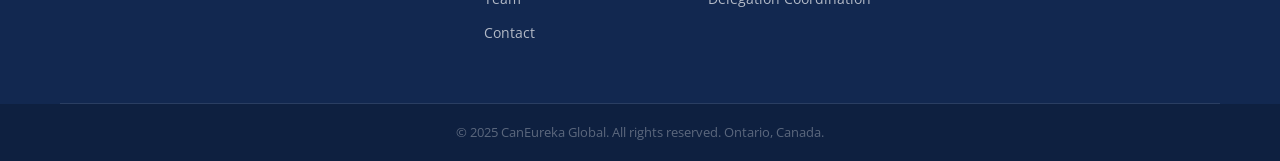
==== commit ce645a6a: "Update index.html and index2.html with latest changes" ====
--- a/index.html
+++ b/index.html
@@ -383,7 +383,7 @@
     <div class="container footer-inner">
       <div class="footer-brand">
         <img src="logo.png" alt="CanEureka Global" class="footer-logo-img" />
-        <p class="footer-tagline">Connecting opportunities beyond borders.</p>
+        <p class="footer-tagline">Connecting opportunities.</p>
       </div>
       <div class="footer-links">
         <h4>Navigation</h4>
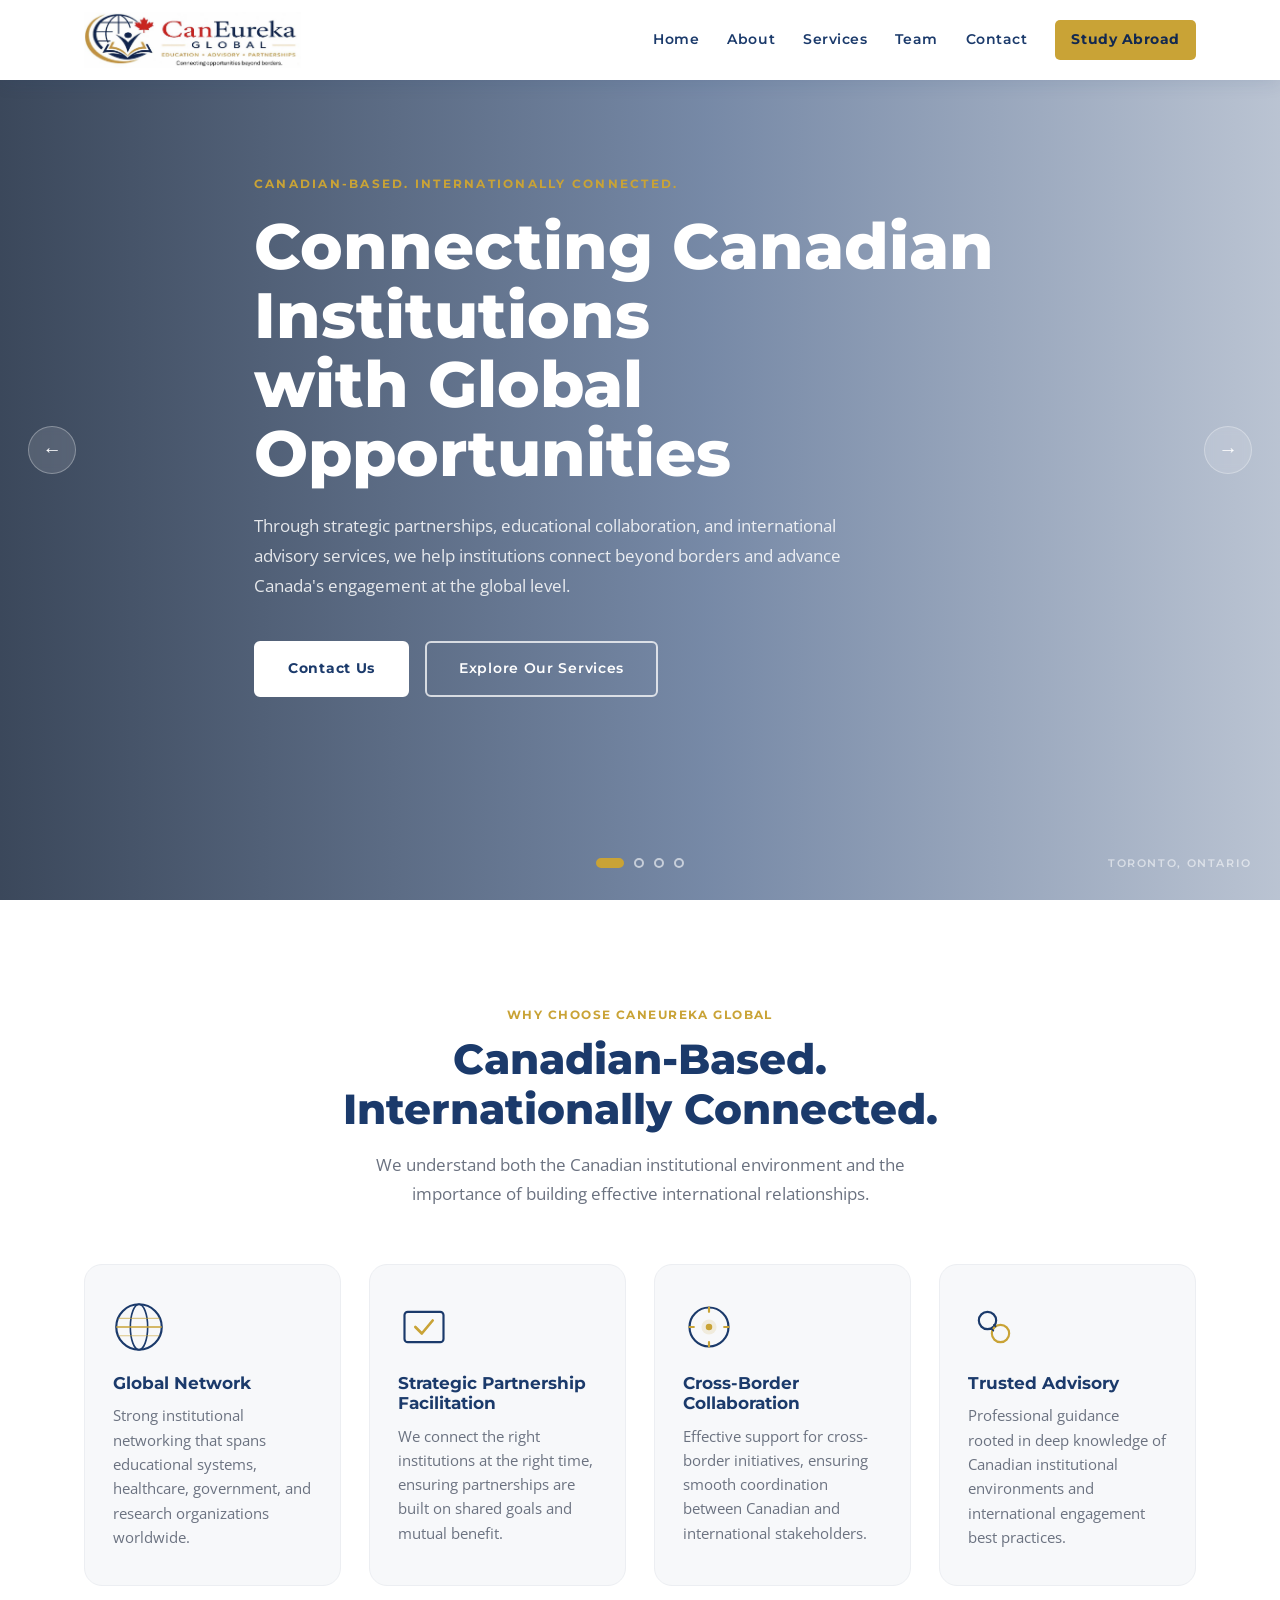
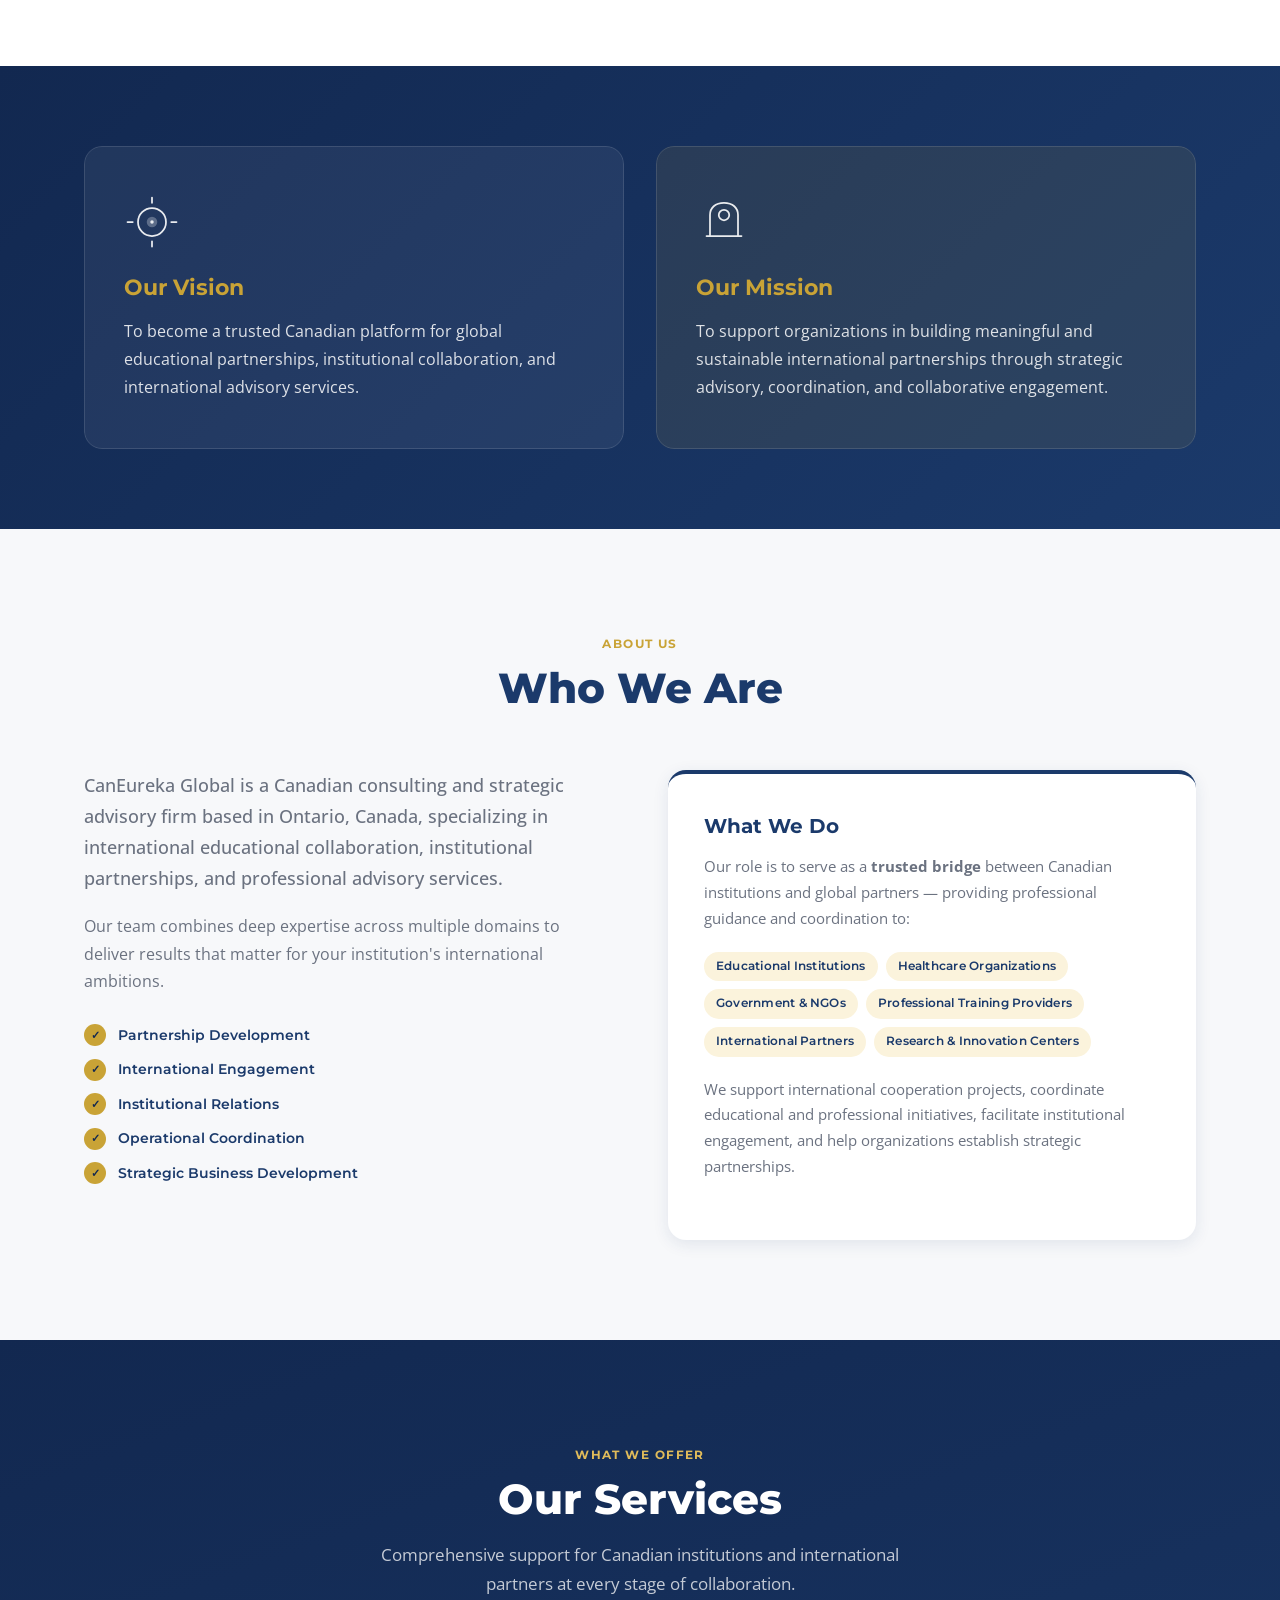
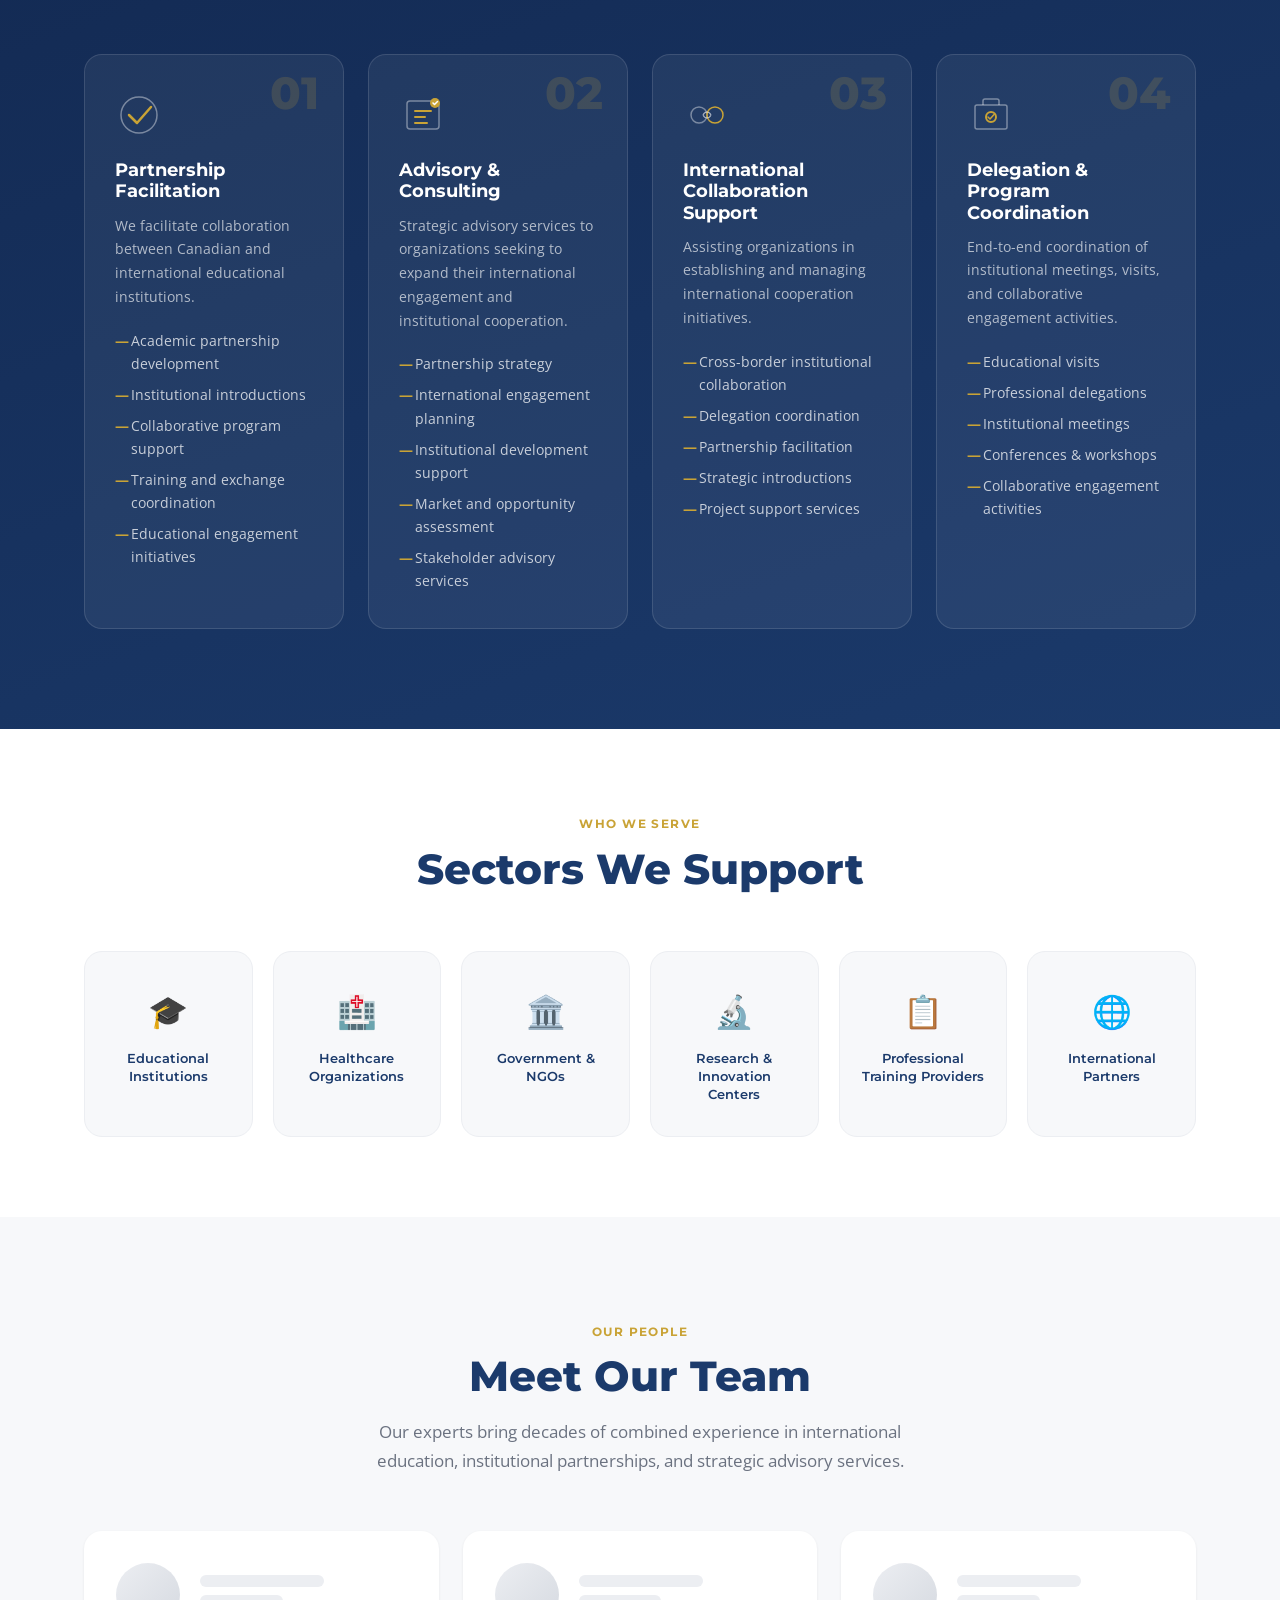
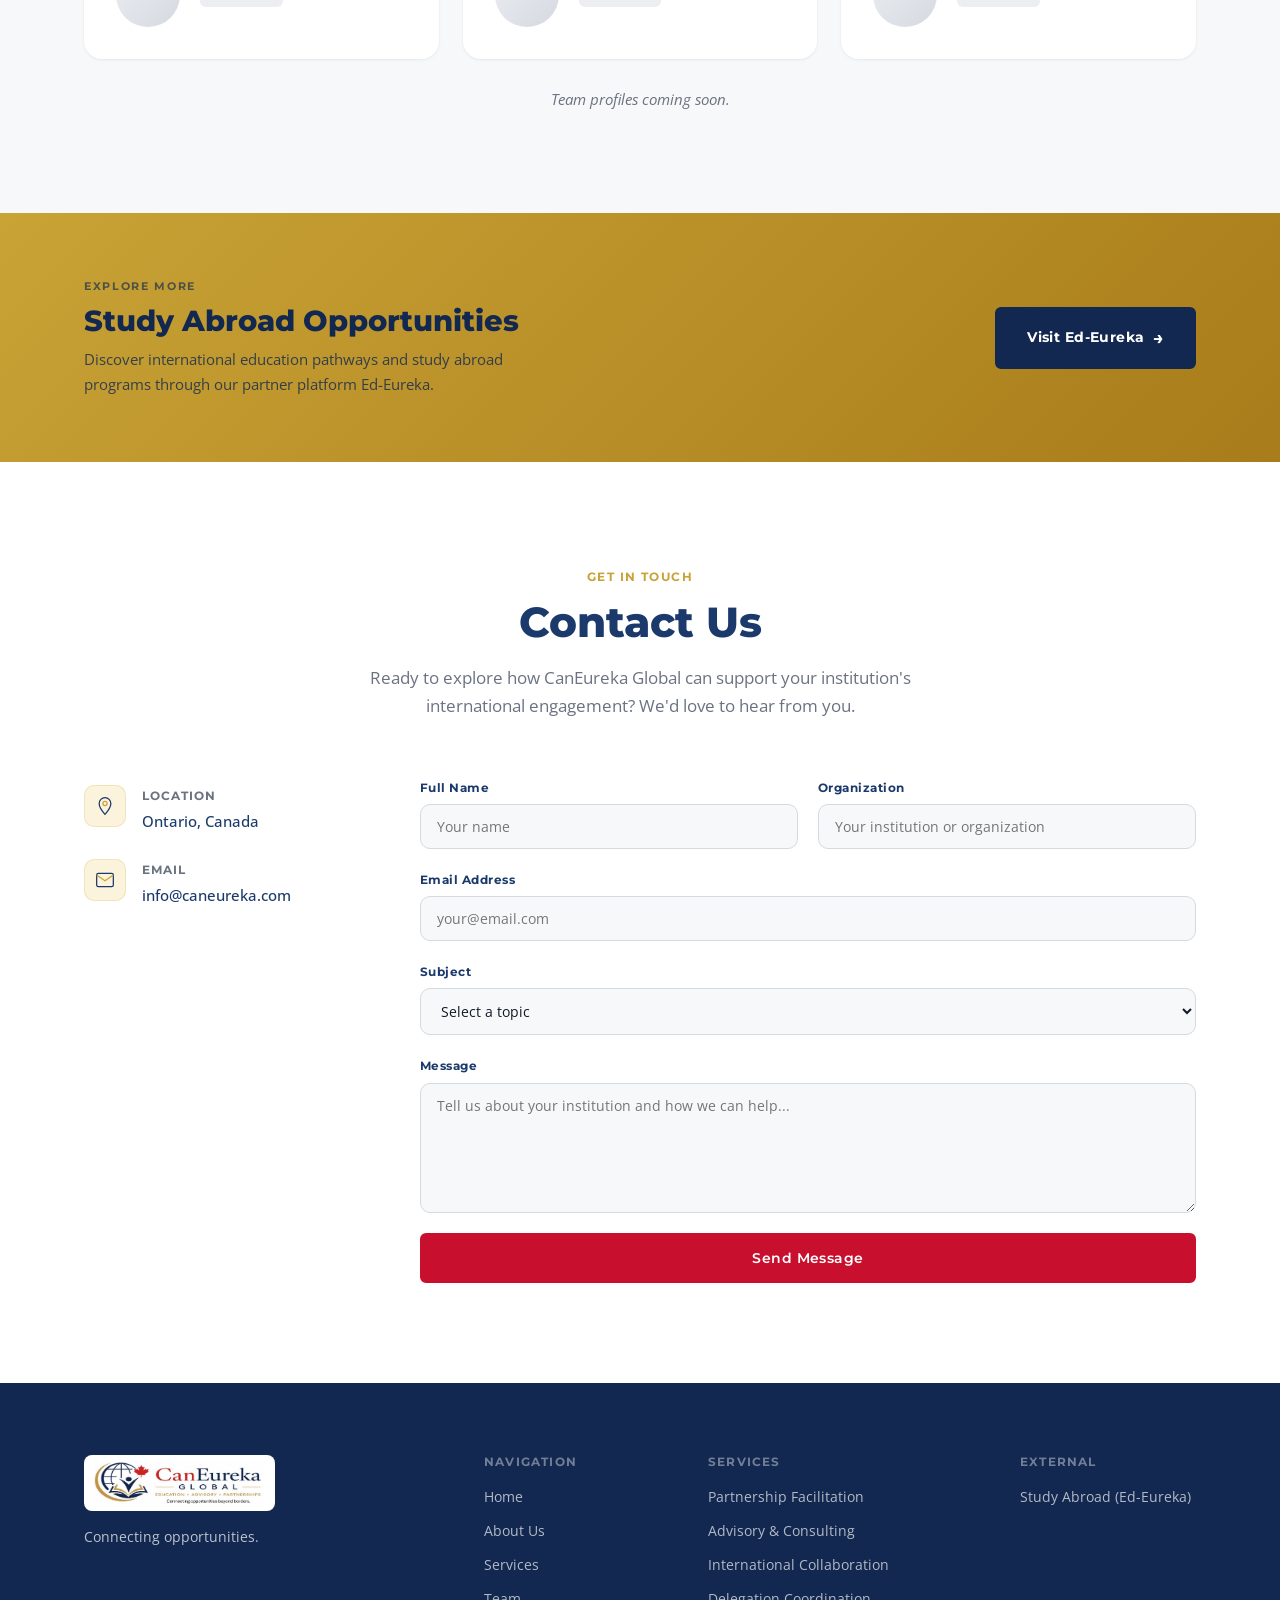
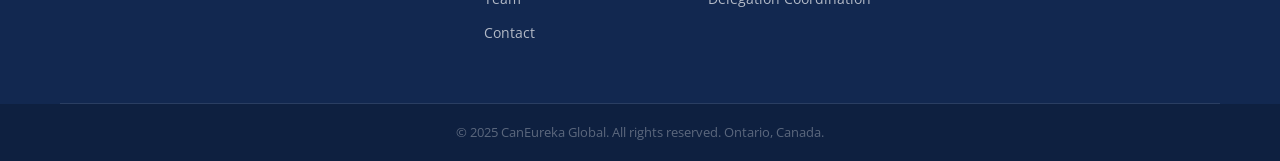
==== commit 40edbf2f: "Add full-width auto-sliding hero banner with Canadian city photos and fixed CTA buttons" ====
--- a/index.html
+++ b/index.html
@@ -34,21 +34,79 @@
     </div>
   </header>
 
-  <!-- HERO -->
+  <!-- HERO SLIDER -->
   <section class="hero" id="home">
-    <div class="hero-overlay"></div>
-    <div class="container hero-content">
-      <p class="hero-pre">Canadian-Based. Internationally Connected.</p>
-      <h1>Connecting Canadian Institutions<br>with Global Opportunities</h1>
-      <p class="hero-sub">Through strategic partnerships, educational collaboration, and international advisory services, we help institutions connect beyond borders and advance Canada's engagement at the global level.</p>
-      <div class="hero-cta">
-        <a href="#contact" class="btn btn-primary">Contact Us</a>
-        <a href="#services" class="btn btn-outline">Explore Our Services</a>
-      </div>
-    </div>
-    <div class="hero-scroll-indicator">
-      <span></span>
-    </div>
+
+    <!-- Slide 1 — Toronto Skyline -->
+    <div class="slide active" data-city="Toronto, Ontario">
+      <div class="slide-bg" style="background-image: url('https://images.unsplash.com/photo-1534438327276-14e5300c3a48?auto=format&fit=crop&w=1920&q=80')"></div>
+      <div class="slide-overlay"></div>
+      <div class="container slide-content">
+        <p class="hero-pre">Canadian-Based. Internationally Connected.</p>
+        <h1>Connecting Canadian Institutions<br>with Global Opportunities</h1>
+        <p class="hero-sub">Through strategic partnerships, educational collaboration, and international advisory services, we help institutions connect beyond borders and advance Canada's engagement at the global level.</p>
+        <div class="hero-cta">
+          <a href="#contact" class="btn btn-hero-primary">Contact Us</a>
+          <a href="#services" class="btn btn-hero-outline">Explore Our Services</a>
+        </div>
+      </div>
+    </div>
+
+    <!-- Slide 2 — Ottawa Parliament Hill -->
+    <div class="slide" data-city="Ottawa, Ontario">
+      <div class="slide-bg" style="background-image: url('https://images.unsplash.com/photo-1568133726849-ec1b8a7f7a9d?auto=format&fit=crop&w=1920&q=80')"></div>
+      <div class="slide-overlay"></div>
+      <div class="container slide-content">
+        <p class="hero-pre">Our Services</p>
+        <h1>Partnership<br>Development</h1>
+        <p class="hero-sub">We facilitate collaboration between Canadian and international educational institutions through academic partnerships, institutional introductions, and engagement initiatives.</p>
+        <div class="hero-cta">
+          <a href="#contact" class="btn btn-hero-primary">Contact Us</a>
+          <a href="#services" class="btn btn-hero-outline">Explore Our Services</a>
+        </div>
+      </div>
+    </div>
+
+    <!-- Slide 3 — Calgary Skyline -->
+    <div class="slide" data-city="Calgary, Alberta">
+      <div class="slide-bg" style="background-image: url('https://images.unsplash.com/photo-1558618666-fcd25c85cd64?auto=format&fit=crop&w=1920&q=80')"></div>
+      <div class="slide-overlay"></div>
+      <div class="container slide-content">
+        <p class="hero-pre">Our Services</p>
+        <h1>Advisory &<br>Consulting</h1>
+        <p class="hero-sub">Strategic advisory services to organizations seeking to expand their international engagement and institutional cooperation.</p>
+        <div class="hero-cta">
+          <a href="#contact" class="btn btn-hero-primary">Contact Us</a>
+          <a href="#services" class="btn btn-hero-outline">Explore Our Services</a>
+        </div>
+      </div>
+    </div>
+
+    <!-- Slide 4 — Vancouver Skyline -->
+    <div class="slide" data-city="Vancouver, British Columbia">
+      <div class="slide-bg" style="background-image: url('https://images.unsplash.com/photo-1559511260-66a654ae982a?auto=format&fit=crop&w=1920&q=80')"></div>
+      <div class="slide-overlay"></div>
+      <div class="container slide-content">
+        <p class="hero-pre">Our Services</p>
+        <h1>International<br>Collaboration Support</h1>
+        <p class="hero-sub">Assisting organizations in establishing and managing international cooperation initiatives across borders and institutions.</p>
+        <div class="hero-cta">
+          <a href="#contact" class="btn btn-hero-primary">Contact Us</a>
+          <a href="#services" class="btn btn-hero-outline">Explore Our Services</a>
+        </div>
+      </div>
+    </div>
+
+    <!-- Controls -->
+    <button class="slider-arrow slider-prev" id="sliderPrev" aria-label="Previous slide">&#8592;</button>
+    <button class="slider-arrow slider-next" id="sliderNext" aria-label="Next slide">&#8594;</button>
+    <div class="slider-dots" id="sliderDots">
+      <button class="dot active" data-index="0" aria-label="Slide 1"></button>
+      <button class="dot" data-index="1" aria-label="Slide 2"></button>
+      <button class="dot" data-index="2" aria-label="Slide 3"></button>
+      <button class="dot" data-index="3" aria-label="Slide 4"></button>
+    </div>
+
   </section>
 
   <!-- WHY CHOOSE US -->
--- a/styles.css
+++ b/styles.css
@@ -216,89 +216,233 @@
 .hamburger.open span:nth-child(2) { opacity: 0; }
 .hamburger.open span:nth-child(3) { transform: rotate(-45deg) translate(5px, -5px); }
 
-/* ===== HERO ===== */
+/* ===== HERO SLIDER ===== */
 .hero {
   position: relative;
-  min-height: 100vh;
-  display: flex;
+  width: 100%;
+  height: 100vh;
+  min-height: 600px;
+  overflow: hidden;
+}
+
+/* Individual slides */
+.slide {
+  position: absolute;
+  inset: 0;
+  opacity: 0;
+  transition: opacity 1s ease;
+  pointer-events: none;
+}
+.slide.active {
+  opacity: 1;
+  pointer-events: auto;
+}
+
+/* Photo background per slide */
+.slide-bg {
+  position: absolute;
+  inset: 0;
+  background-size: cover;
+  background-position: center;
+  transform: scale(1.06);
+  transition: transform 7s ease;
+}
+.slide.active .slide-bg { transform: scale(1); }
+
+/* Dark gradient overlay */
+.slide-overlay {
+  position: absolute;
+  inset: 0;
+  background: linear-gradient(
+    to right,
+    rgba(10, 26, 50, 0.80) 0%,
+    rgba(27, 58, 107, 0.60) 55%,
+    rgba(27, 58, 107, 0.30) 100%
+  );
+}
+
+/* Slide text content */
+.slide-content {
+  position: absolute;
+  inset: 0;
+  display: flex;
+  flex-direction: column;
+  justify-content: center;
+  padding-top: 90px;
+  padding-bottom: 120px;
+  max-width: 820px;
+}
+.hero-pre {
+  font-family: 'Montserrat', sans-serif;
+  font-size: 0.78rem;
+  font-weight: 700;
+  letter-spacing: 0.18em;
+  text-transform: uppercase;
+  color: var(--gold);
+  margin-bottom: 18px;
+  opacity: 0;
+  transform: translateY(16px);
+  transition: opacity 0.7s ease 0.3s, transform 0.7s ease 0.3s;
+}
+.slide.active .hero-pre { opacity: 1; transform: translateY(0); }
+
+.slide-content h1 {
+  font-size: clamp(2.2rem, 5.5vw, 4rem);
+  font-weight: 800;
+  color: var(--white);
+  line-height: 1.08;
+  margin-bottom: 22px;
+  opacity: 0;
+  transform: translateY(20px);
+  transition: opacity 0.7s ease 0.5s, transform 0.7s ease 0.5s;
+}
+.slide.active .slide-content h1 { opacity: 1; transform: translateY(0); }
+
+.hero-sub {
+  font-size: 1.05rem;
+  color: rgba(255,255,255,0.85);
+  max-width: 600px;
+  margin-bottom: 40px;
+  line-height: 1.8;
+  opacity: 0;
+  transform: translateY(20px);
+  transition: opacity 0.7s ease 0.7s, transform 0.7s ease 0.7s;
+}
+.slide.active .hero-sub { opacity: 1; transform: translateY(0); }
+
+.hero-cta {
+  display: flex;
+  gap: 16px;
+  flex-wrap: wrap;
+  opacity: 0;
+  transform: translateY(20px);
+  transition: opacity 0.7s ease 0.9s, transform 0.7s ease 0.9s;
+}
+.slide.active .hero-cta { opacity: 1; transform: translateY(0); }
+
+/* Hero buttons */
+.btn-hero-primary {
+  background: var(--white);
+  color: var(--navy);
+  border: 2px solid var(--white);
+  padding: 14px 32px;
+  border-radius: 6px;
+  font-family: 'Montserrat', sans-serif;
+  font-weight: 700;
+  font-size: 0.88rem;
+  letter-spacing: 0.05em;
+  cursor: pointer;
+  transition: all var(--transition);
+  display: inline-flex;
   align-items: center;
-  background: linear-gradient(135deg, var(--navy-dark) 0%, var(--navy) 60%, var(--navy-mid) 100%);
-  overflow: hidden;
-}
-.hero::before {
-  content: '';
-  position: absolute;
-  inset: 0;
-  background:
-    radial-gradient(circle at 12% 55%, rgba(201,163,54,0.13) 0%, transparent 50%),
-    radial-gradient(circle at 88% 20%, rgba(200,16,46,0.07) 0%, transparent 40%);
-}
+}
+.btn-hero-primary:hover {
+  background: var(--gold);
+  border-color: var(--gold);
+  color: var(--navy-dark);
+  transform: translateY(-2px);
+  box-shadow: 0 6px 20px rgba(0,0,0,0.25);
+}
+.btn-hero-outline {
+  background: transparent;
+  color: var(--white);
+  border: 2px solid rgba(255,255,255,0.75);
+  padding: 14px 32px;
+  border-radius: 6px;
+  font-family: 'Montserrat', sans-serif;
+  font-weight: 600;
+  font-size: 0.88rem;
+  letter-spacing: 0.05em;
+  cursor: pointer;
+  transition: all var(--transition);
+  display: inline-flex;
+  align-items: center;
+}
+.btn-hero-outline:hover {
+  background: rgba(255,255,255,0.15);
+  border-color: var(--white);
+  transform: translateY(-2px);
+}
+
+/* Progress bar at bottom of slide */
 .hero::after {
   content: '';
   position: absolute;
-  bottom: -2px; left: 0; right: 0;
-  height: 80px;
-  background: var(--white);
-  clip-path: ellipse(55% 100% at 50% 100%);
-}
-.hero-overlay {
-  position: absolute;
-  inset: 0;
-  background: url("data:image/svg+xml,%3Csvg width='60' height='60' viewBox='0 0 60 60' xmlns='http://www.w3.org/2000/svg'%3E%3Cg fill='none' fill-rule='evenodd'%3E%3Cg fill='%23ffffff' fill-opacity='0.025'%3E%3Cpath d='M36 34v-4h-2v4h-4v2h4v4h2v-4h4v-2h-4zm0-30V0h-2v4h-4v2h4v4h2V6h4V4h-4zM6 34v-4H4v4H0v2h4v4h2v-4h4v-2H6zM6 4V0H4v4H0v2h4v4h2V6h4V4H6z'/%3E%3C/g%3E%3C/g%3E%3C/svg%3E") repeat;
-  pointer-events: none;
-}
-.hero-content {
-  position: relative;
-  z-index: 2;
-  padding: 120px 24px 100px;
-  max-width: 780px;
-}
-.hero-pre {
-  font-family: 'Montserrat', sans-serif;
-  font-size: 0.8rem;
-  font-weight: 700;
+  bottom: 0; left: 0;
+  height: 3px;
+  background: var(--gold);
+  width: 0%;
+  z-index: 10;
+  animation: slideProgress 5s linear infinite;
+}
+@keyframes slideProgress {
+  0%   { width: 0%; }
+  100% { width: 100%; }
+}
+
+/* Arrows */
+.slider-arrow {
+  position: absolute;
+  top: 50%;
+  transform: translateY(-50%);
+  z-index: 10;
+  background: rgba(255,255,255,0.12);
+  border: 1.5px solid rgba(255,255,255,0.3);
+  color: var(--white);
+  width: 48px; height: 48px;
+  border-radius: 50%;
+  font-size: 1.2rem;
+  cursor: pointer;
+  transition: all var(--transition);
+  backdrop-filter: blur(4px);
+  display: flex; align-items: center; justify-content: center;
+}
+.slider-arrow:hover {
+  background: rgba(255,255,255,0.25);
+  border-color: var(--white);
+}
+.slider-prev { left: 28px; }
+.slider-next { right: 28px; }
+
+/* Dots */
+.slider-dots {
+  position: absolute;
+  bottom: 32px;
+  left: 50%;
+  transform: translateX(-50%);
+  z-index: 10;
+  display: flex;
+  gap: 10px;
+}
+.dot {
+  width: 10px; height: 10px;
+  border-radius: 50%;
+  border: 2px solid rgba(255,255,255,0.6);
+  background: transparent;
+  cursor: pointer;
+  transition: all var(--transition);
+  padding: 0;
+}
+.dot.active {
+  background: var(--gold);
+  border-color: var(--gold);
+  width: 28px;
+  border-radius: 5px;
+}
+
+/* City label bottom-right */
+.slide::before {
+  content: attr(data-city);
+  position: absolute;
+  bottom: 28px;
+  right: 28px;
+  font-family: 'Montserrat', sans-serif;
+  font-size: 0.68rem;
+  font-weight: 600;
   letter-spacing: 0.15em;
   text-transform: uppercase;
-  color: var(--gold);
-  margin-bottom: 20px;
-}
-.hero h1 {
-  font-size: clamp(2rem, 5vw, 3.6rem);
-  font-weight: 800;
-  color: var(--white);
-  line-height: 1.1;
-  margin-bottom: 24px;
-}
-.hero-sub {
-  font-size: 1.1rem;
-  color: rgba(255,255,255,0.82);
-  max-width: 620px;
-  margin-bottom: 40px;
-  line-height: 1.8;
-}
-.hero-cta {
-  display: flex;
-  gap: 16px;
-  flex-wrap: wrap;
-}
-.hero-scroll-indicator {
-  position: absolute;
-  bottom: 100px;
-  left: 50%;
-  transform: translateX(-50%);
-  z-index: 2;
-}
-.hero-scroll-indicator span {
-  display: block;
-  width: 2px;
-  height: 48px;
-  background: linear-gradient(to bottom, rgba(255,255,255,0.6), transparent);
-  margin: 0 auto;
-  animation: scrollPulse 2s ease-in-out infinite;
-}
-@keyframes scrollPulse {
-  0%, 100% { opacity: 0.4; transform: scaleY(1); }
-  50% { opacity: 1; transform: scaleY(1.1); }
+  color: rgba(255,255,255,0.55);
+  z-index: 5;
 }
 
 /* ===== WHY US ===== */
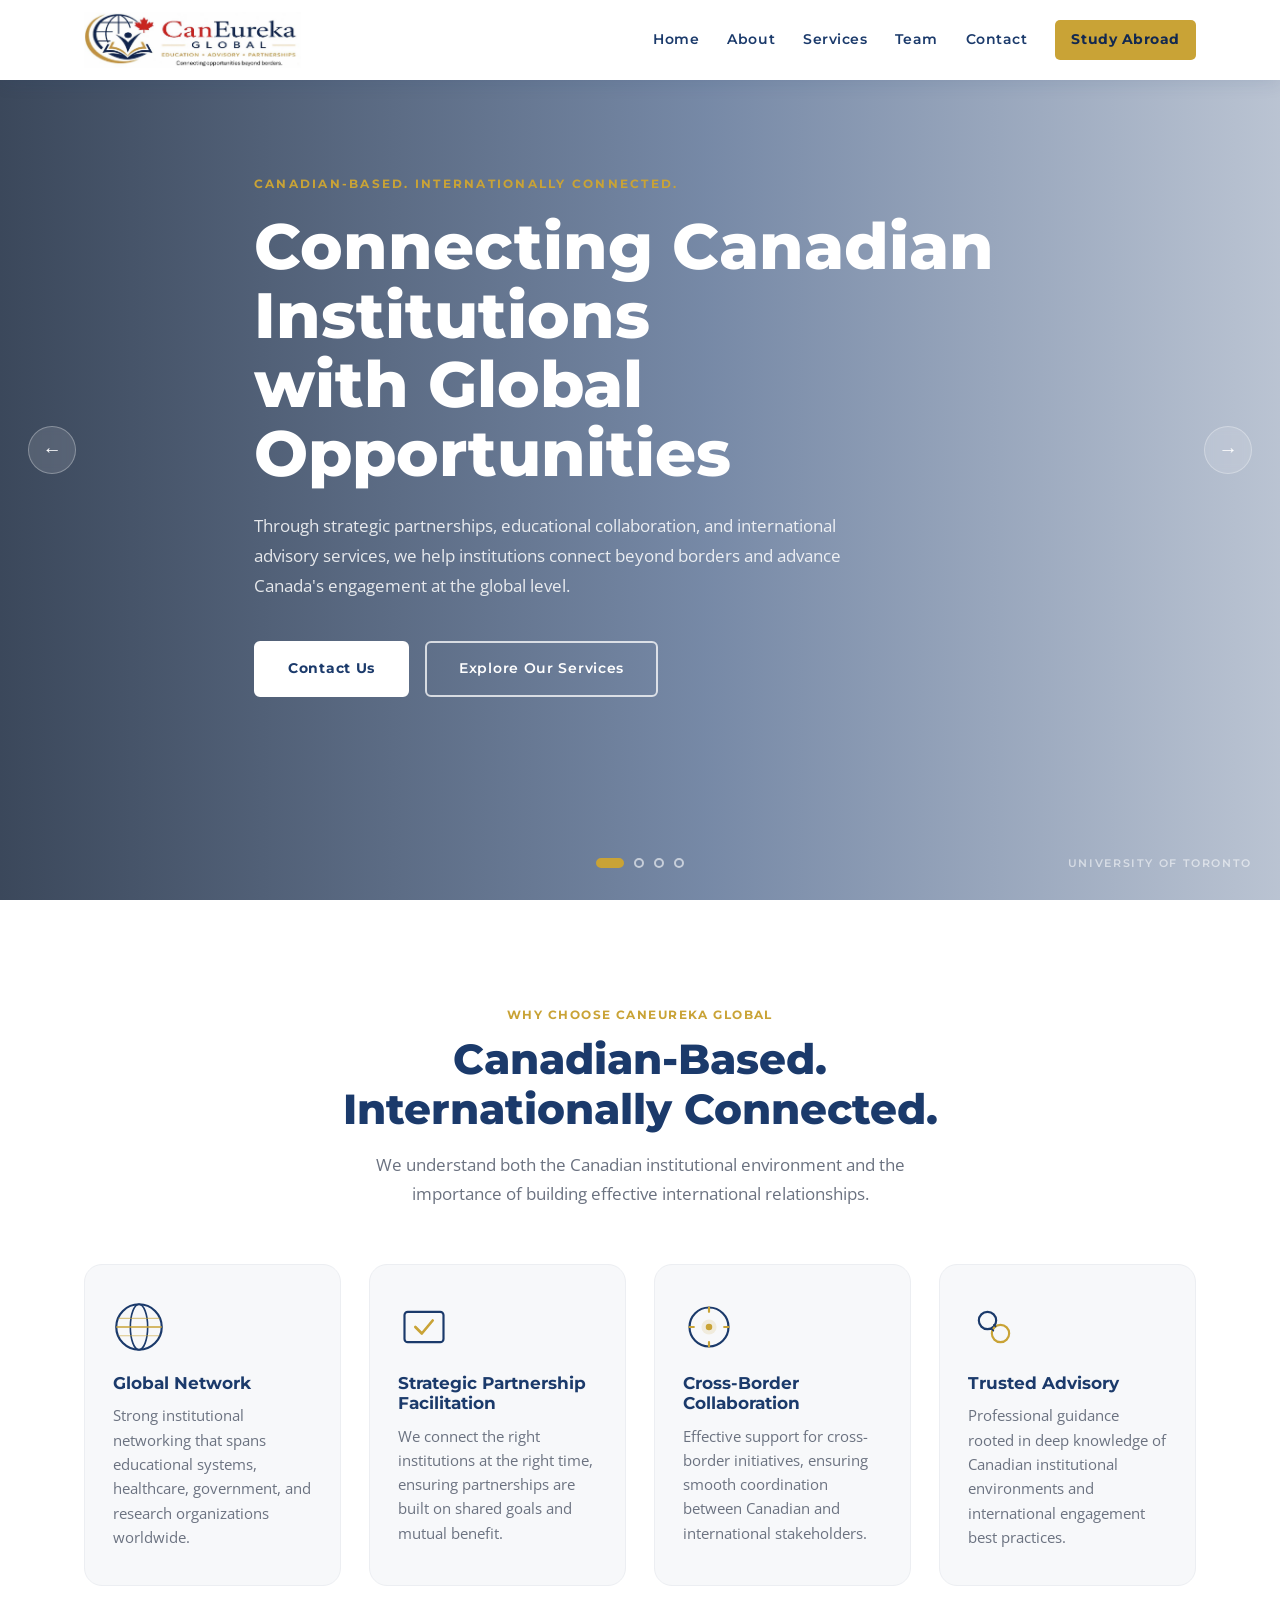
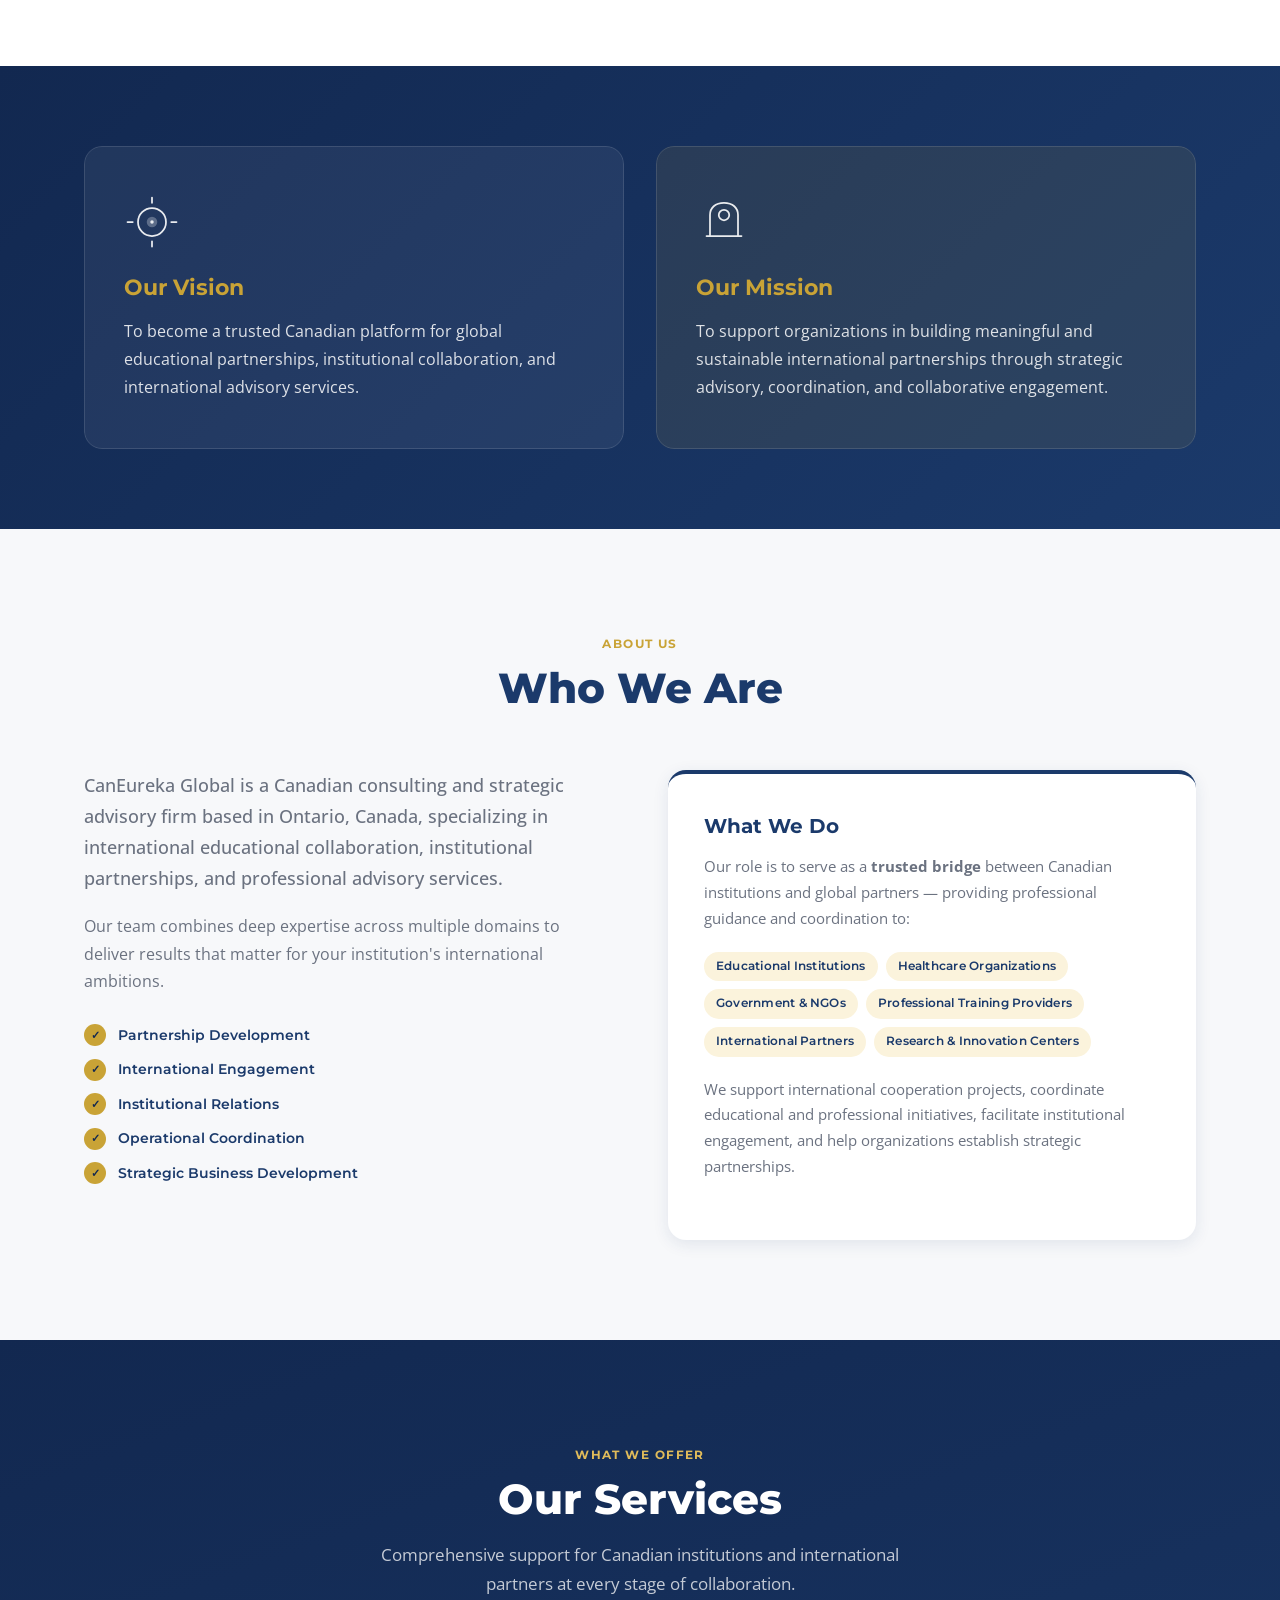
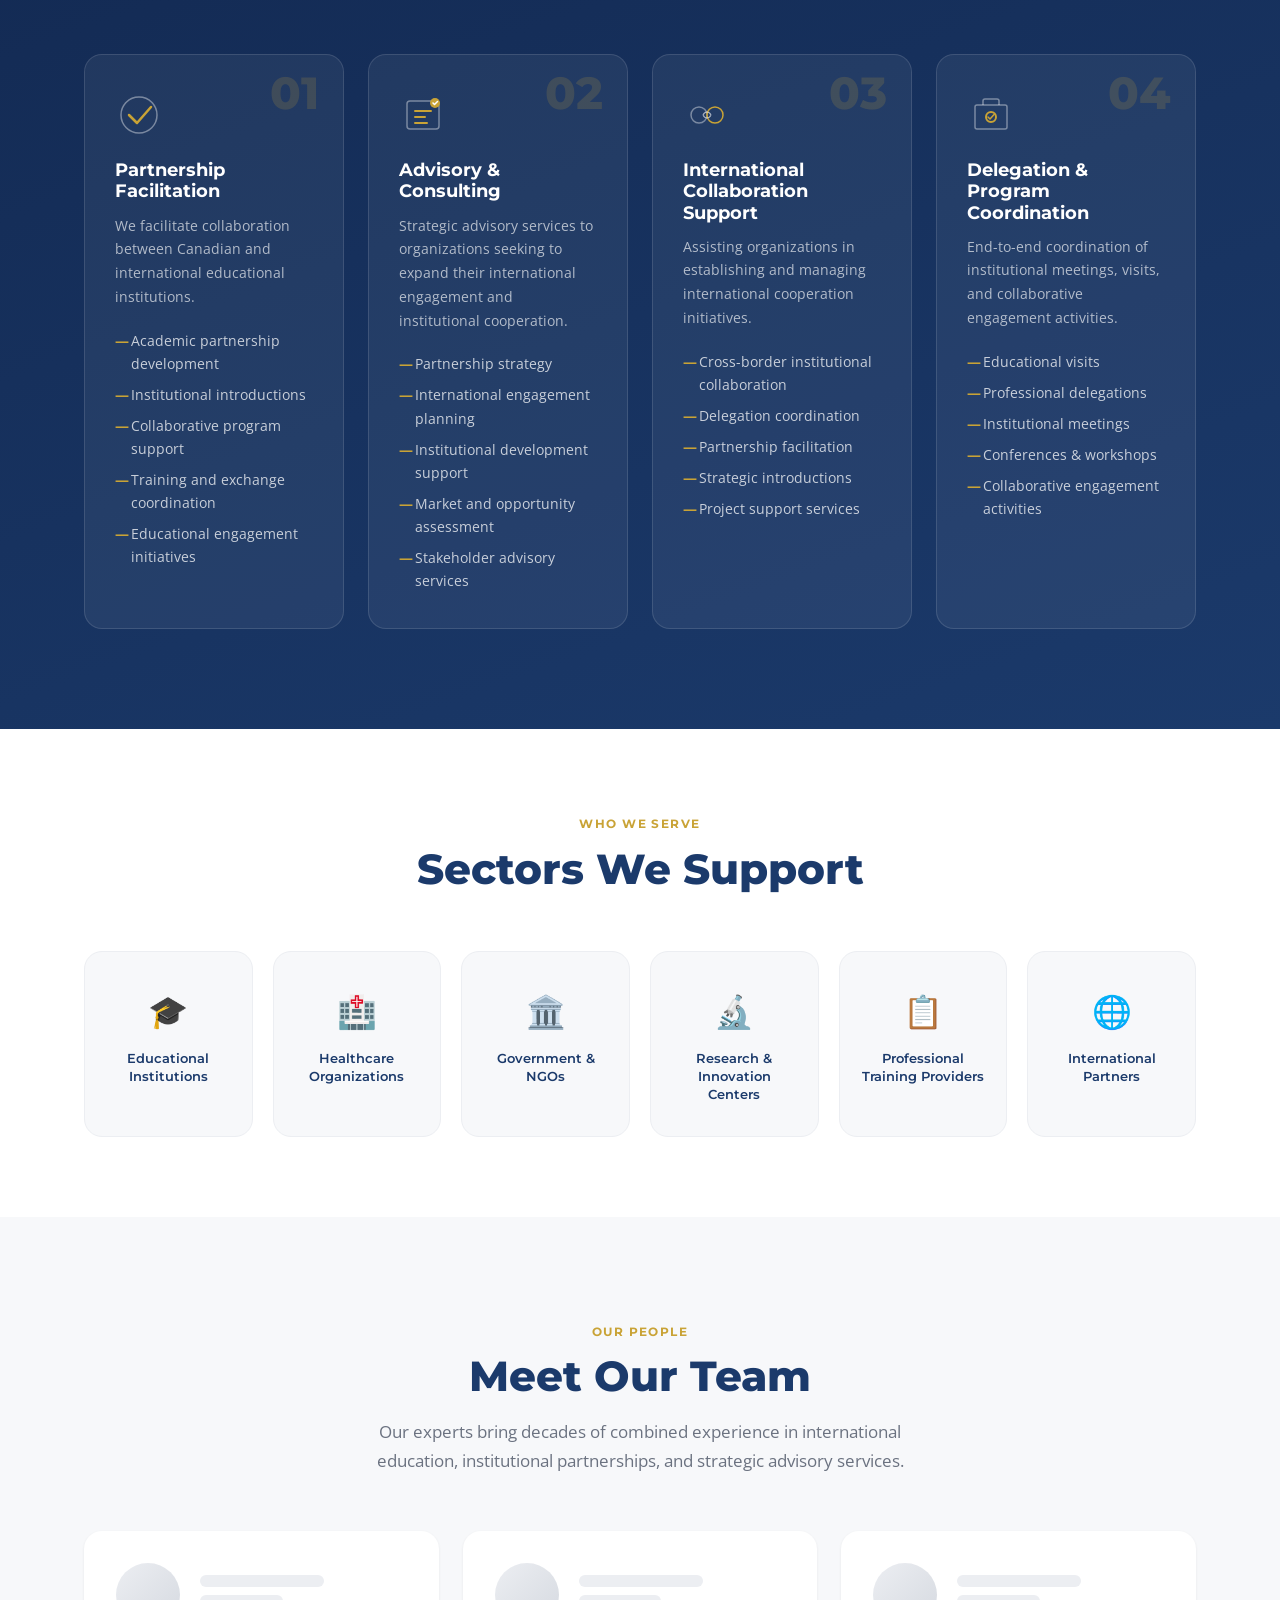
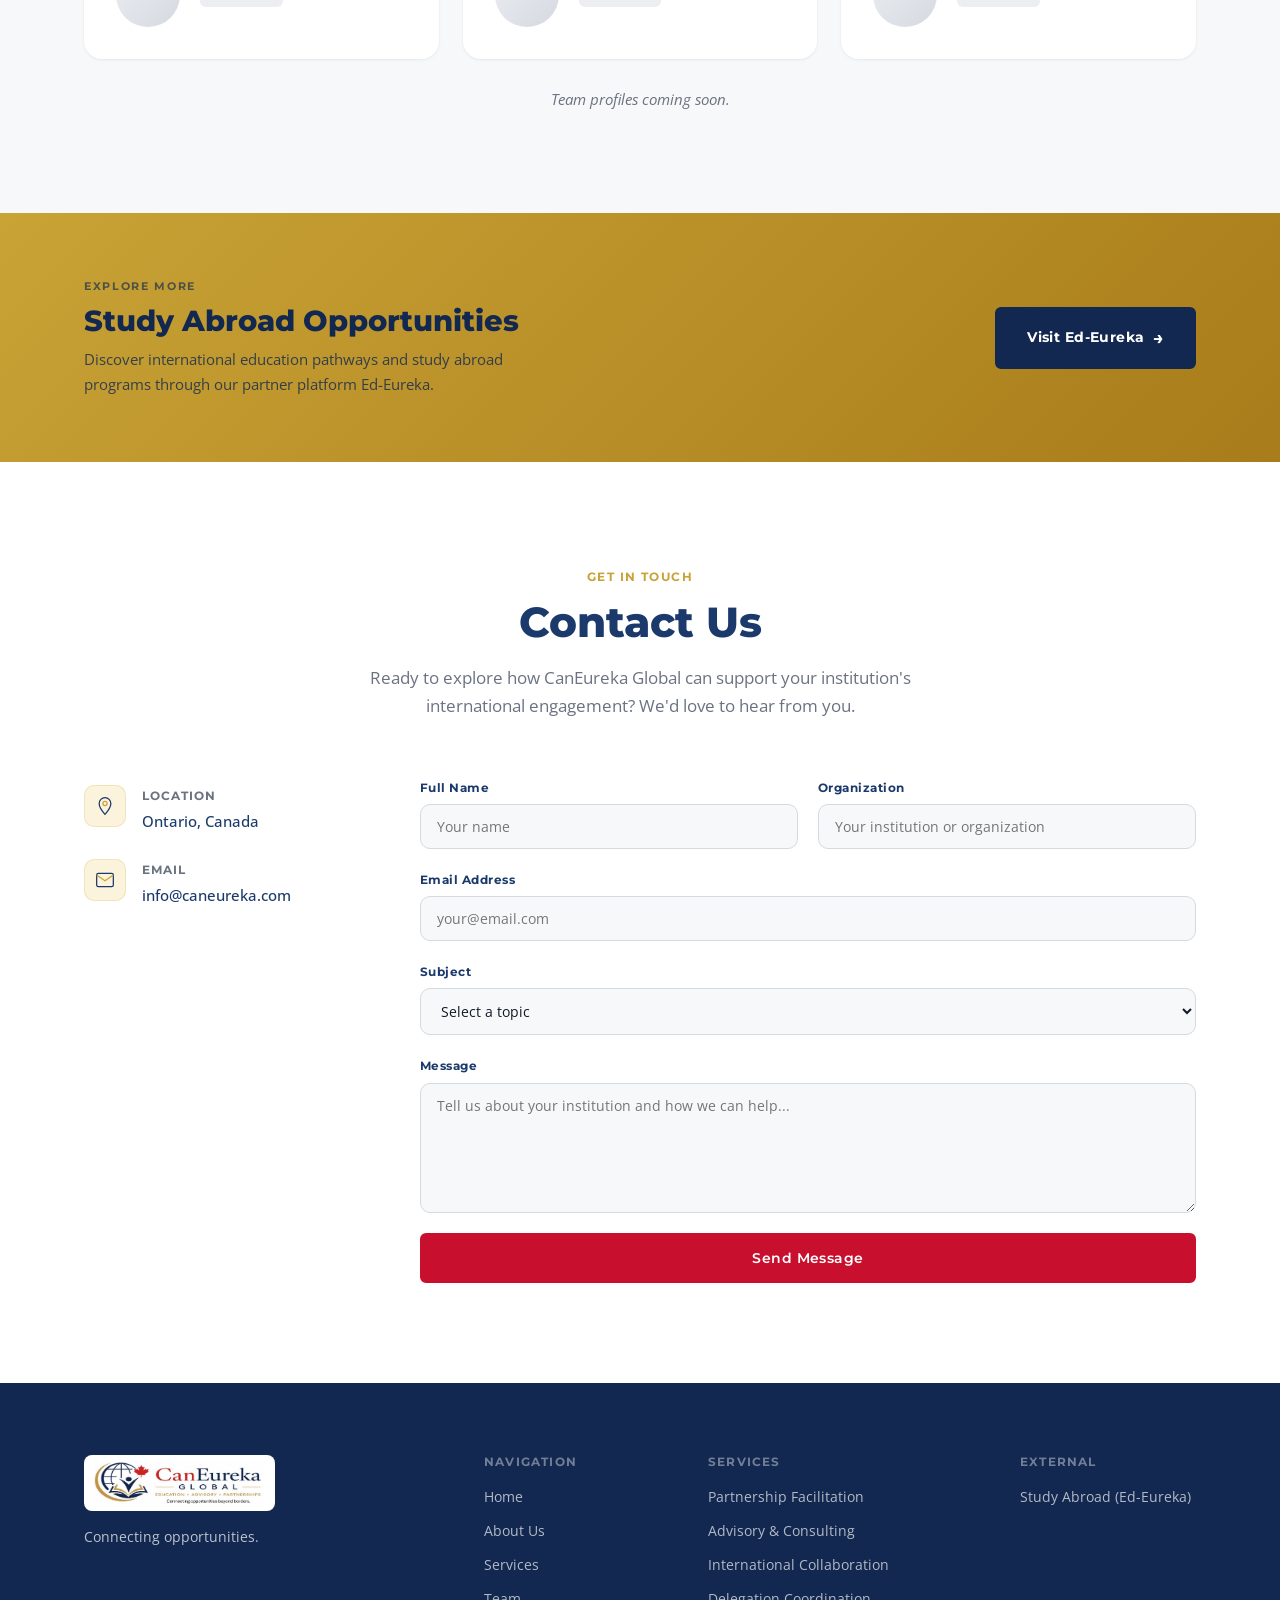
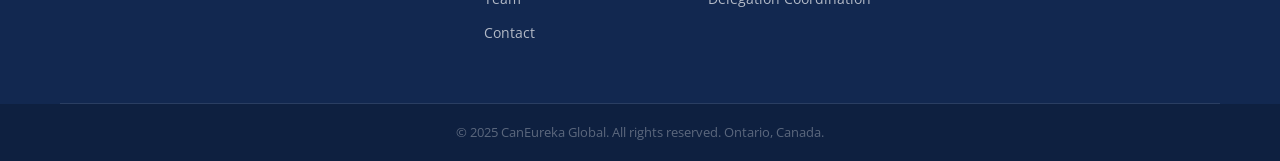
==== commit 0ca33577: "Replace city skylines with Canadian university campus photos (UofT, uOttawa, UCalgary, UBC)" ====
--- a/index.html
+++ b/index.html
@@ -37,9 +37,9 @@
   <!-- HERO SLIDER -->
   <section class="hero" id="home">
 
-    <!-- Slide 1 — Toronto Skyline -->
-    <div class="slide active" data-city="Toronto, Ontario">
-      <div class="slide-bg" style="background-image: url('https://images.unsplash.com/photo-1534438327276-14e5300c3a48?auto=format&fit=crop&w=1920&q=80')"></div>
+    <!-- Slide 1 — University of Toronto -->
+    <div class="slide active" data-city="University of Toronto">
+      <div class="slide-bg" style="background-image: url('https://images.unsplash.com/photo-ORzZtY2i50k?auto=format&fit=crop&w=1920&q=80&crop=center')"></div>
       <div class="slide-overlay"></div>
       <div class="container slide-content">
         <p class="hero-pre">Canadian-Based. Internationally Connected.</p>
@@ -52,9 +52,9 @@
       </div>
     </div>
 
-    <!-- Slide 2 — Ottawa Parliament Hill -->
-    <div class="slide" data-city="Ottawa, Ontario">
-      <div class="slide-bg" style="background-image: url('https://images.unsplash.com/photo-1568133726849-ec1b8a7f7a9d?auto=format&fit=crop&w=1920&q=80')"></div>
+    <!-- Slide 2 — University of Ottawa -->
+    <div class="slide" data-city="University of Ottawa">
+      <div class="slide-bg" style="background-image: url('https://images.unsplash.com/photo-PlBsJ5MybGc?auto=format&fit=crop&w=1920&q=80')"></div>
       <div class="slide-overlay"></div>
       <div class="container slide-content">
         <p class="hero-pre">Our Services</p>
@@ -67,9 +67,9 @@
       </div>
     </div>
 
-    <!-- Slide 3 — Calgary Skyline -->
-    <div class="slide" data-city="Calgary, Alberta">
-      <div class="slide-bg" style="background-image: url('https://images.unsplash.com/photo-1558618666-fcd25c85cd64?auto=format&fit=crop&w=1920&q=80')"></div>
+    <!-- Slide 3 — University of Calgary -->
+    <div class="slide" data-city="University of Calgary">
+      <div class="slide-bg" style="background-image: url('https://images.unsplash.com/photo-ymsyHoqD0XE?auto=format&fit=crop&w=1920&q=80')"></div>
       <div class="slide-overlay"></div>
       <div class="container slide-content">
         <p class="hero-pre">Our Services</p>
@@ -82,9 +82,9 @@
       </div>
     </div>
 
-    <!-- Slide 4 — Vancouver Skyline -->
-    <div class="slide" data-city="Vancouver, British Columbia">
-      <div class="slide-bg" style="background-image: url('https://images.unsplash.com/photo-1559511260-66a654ae982a?auto=format&fit=crop&w=1920&q=80')"></div>
+    <!-- Slide 4 — University of British Columbia -->
+    <div class="slide" data-city="Univ. of British Columbia, Vancouver">
+      <div class="slide-bg" style="background-image: url('https://images.unsplash.com/photo-xVKIR4B79GA?auto=format&fit=crop&w=1920&q=80')"></div>
       <div class="slide-overlay"></div>
       <div class="container slide-content">
         <p class="hero-pre">Our Services</p>
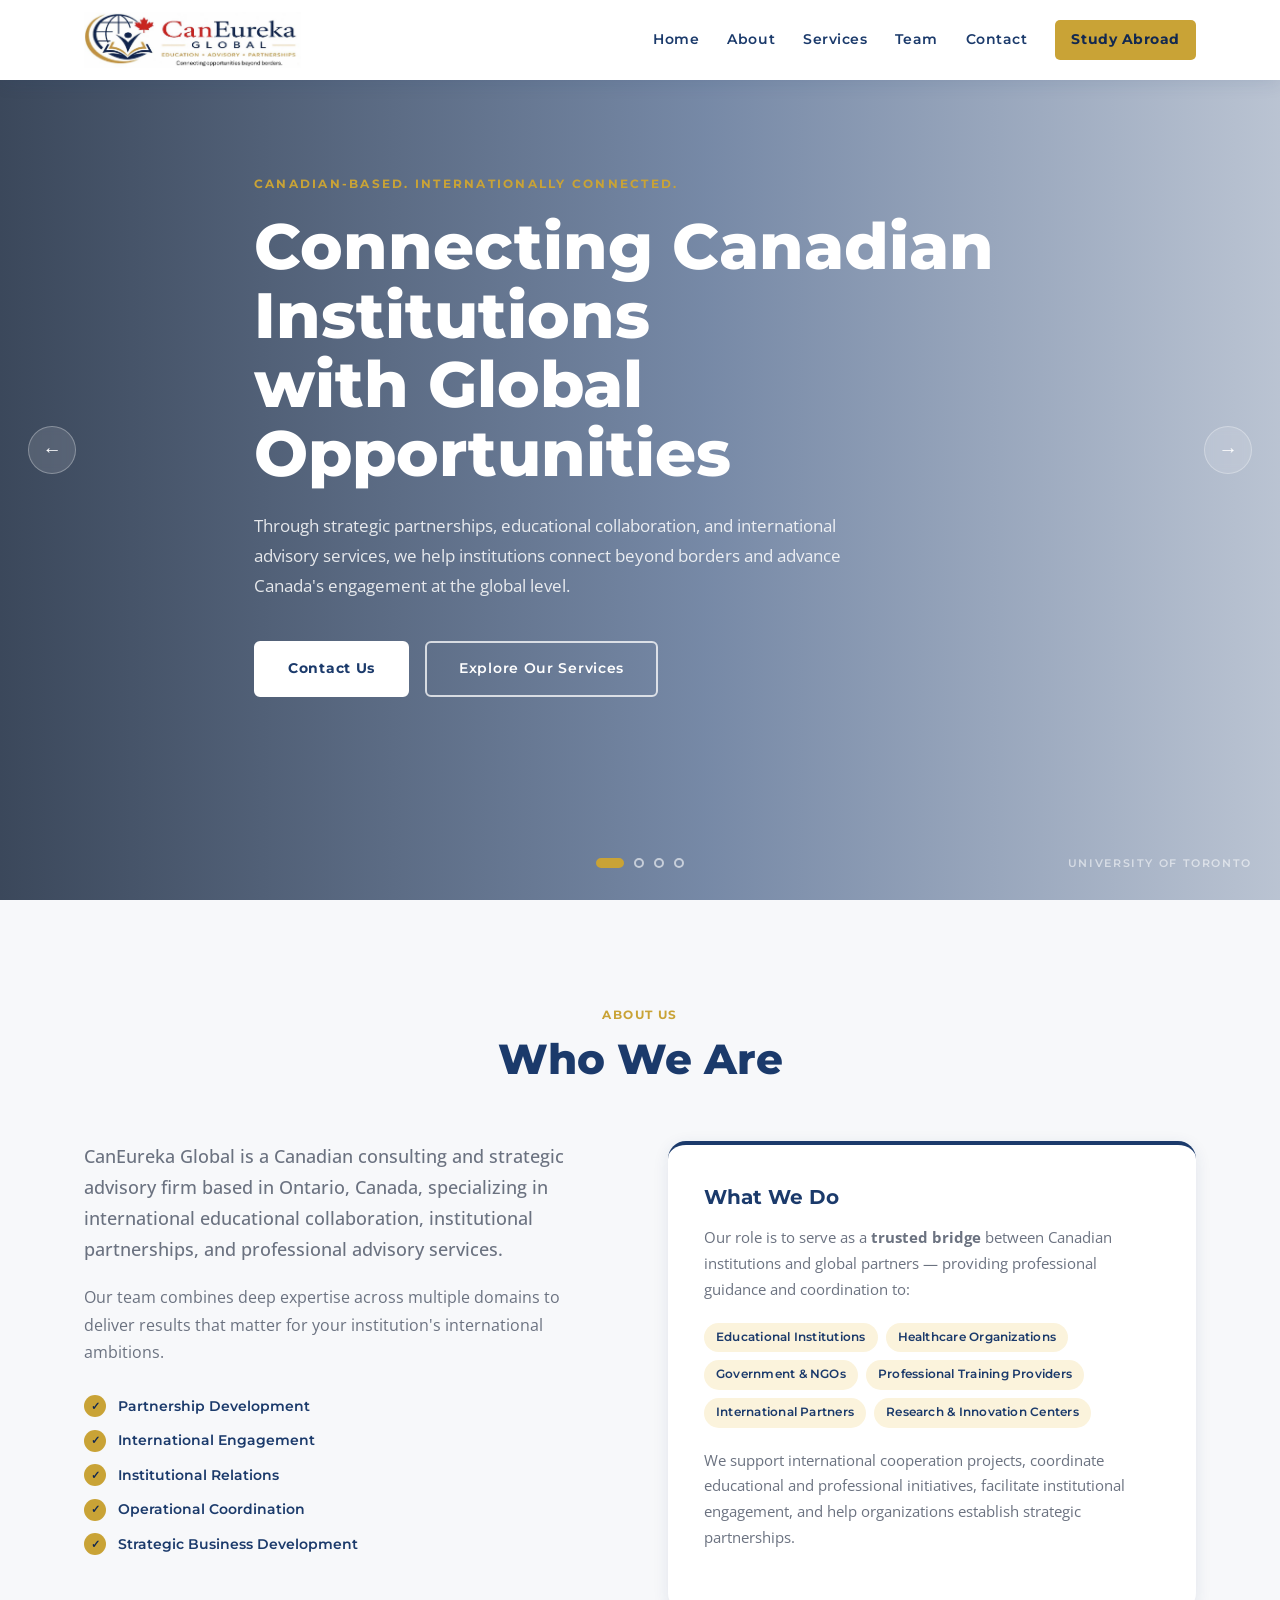
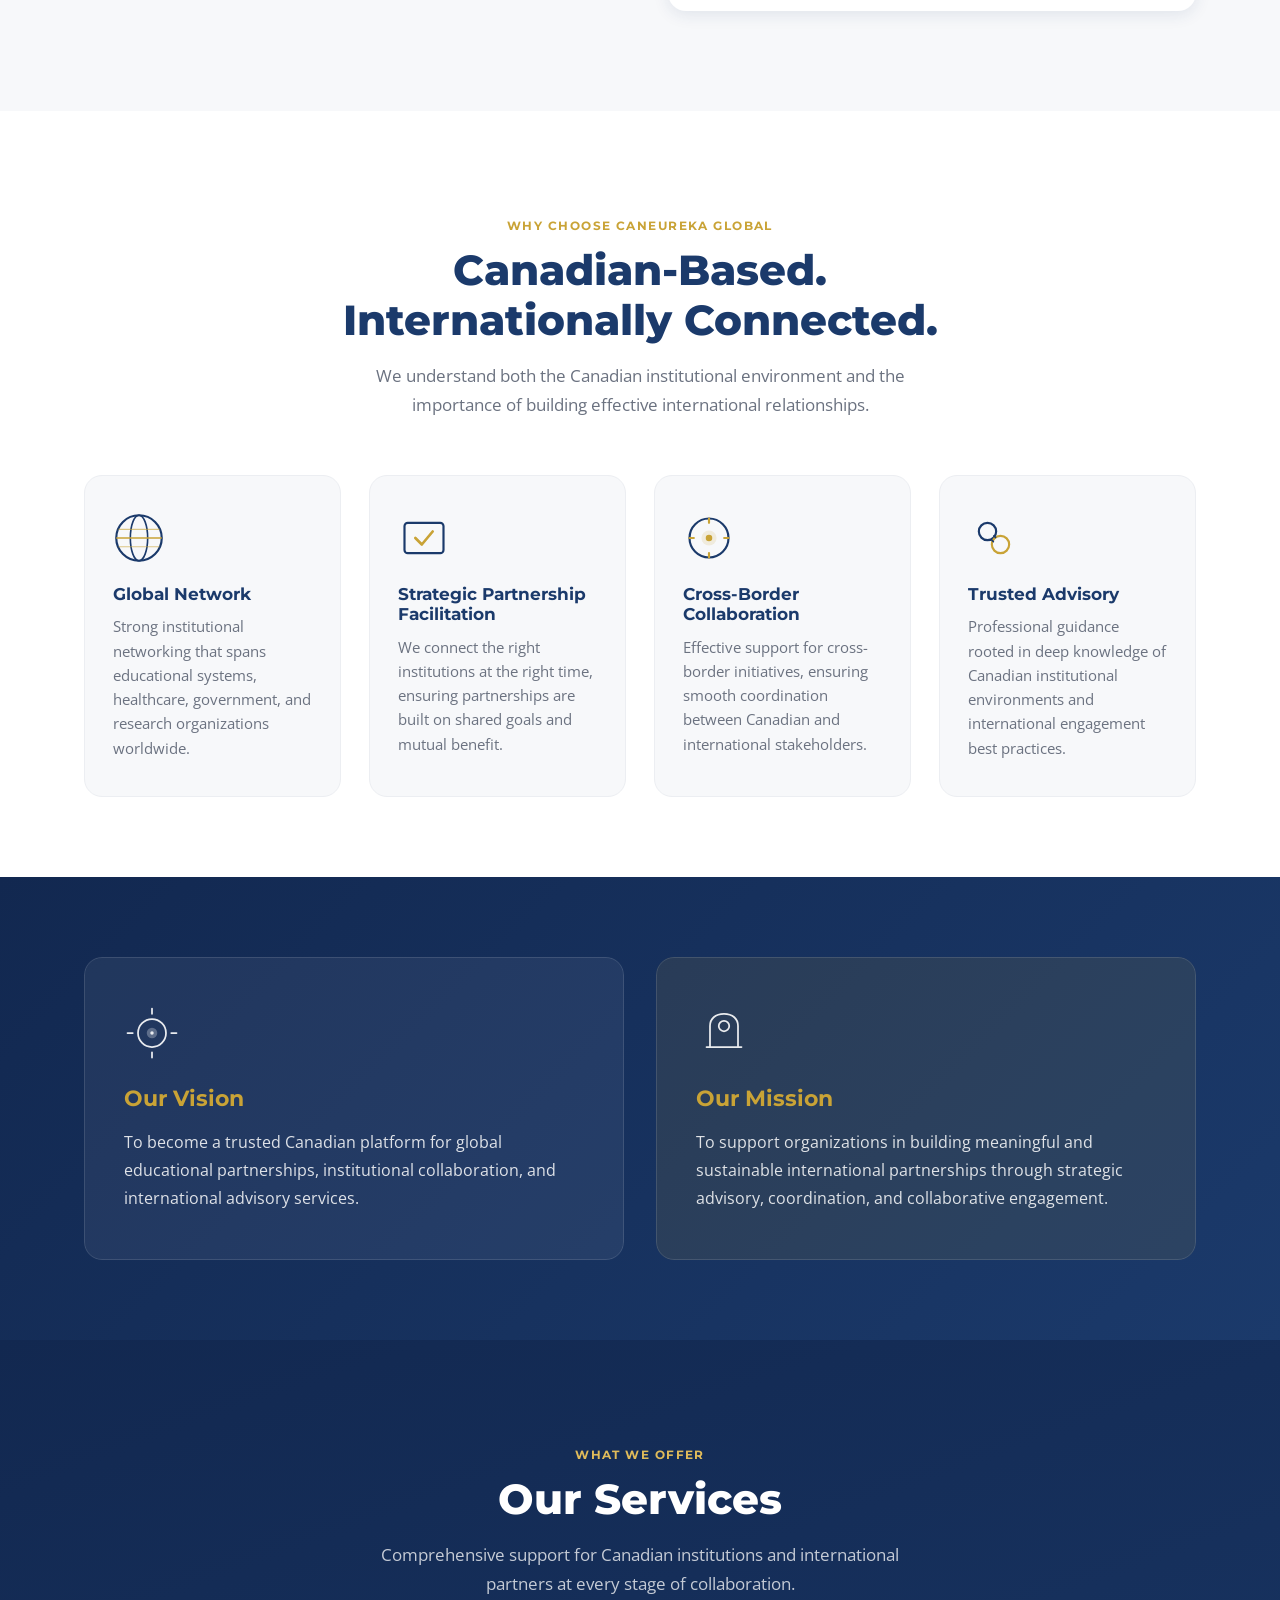
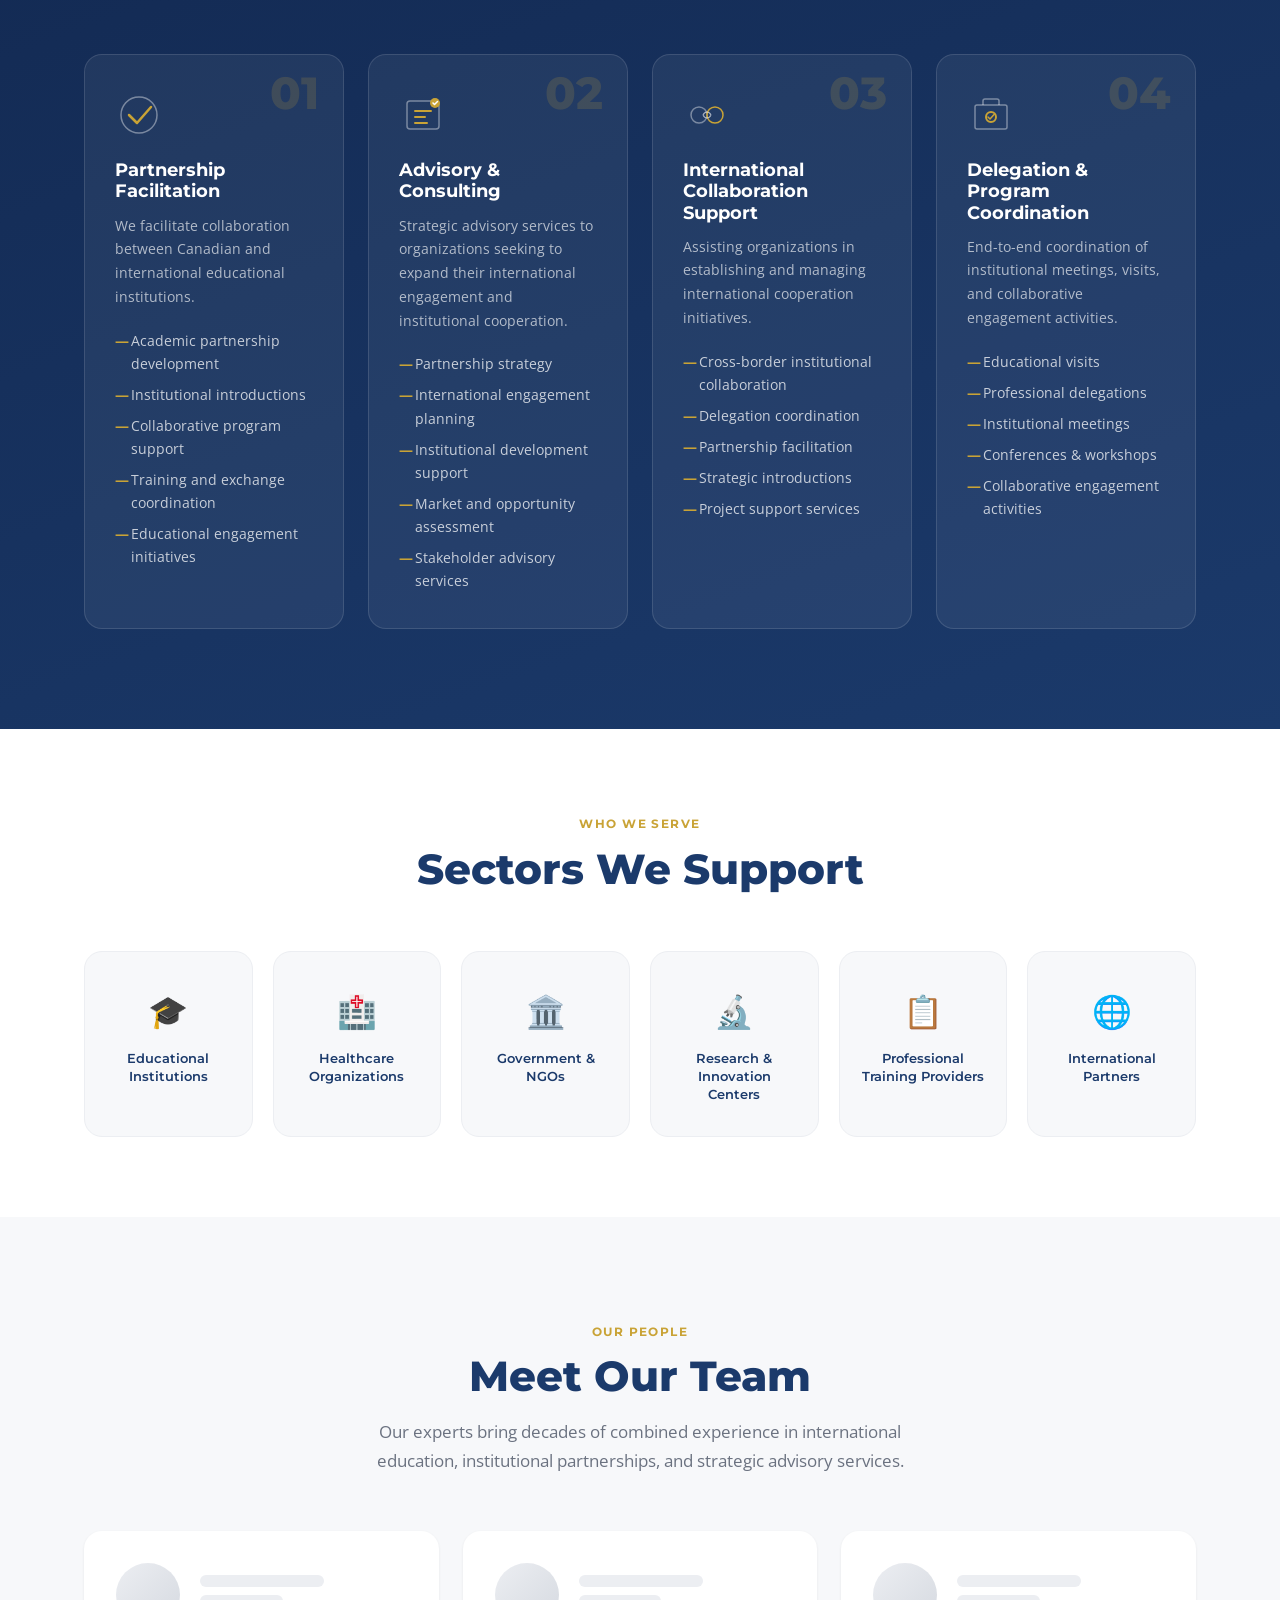
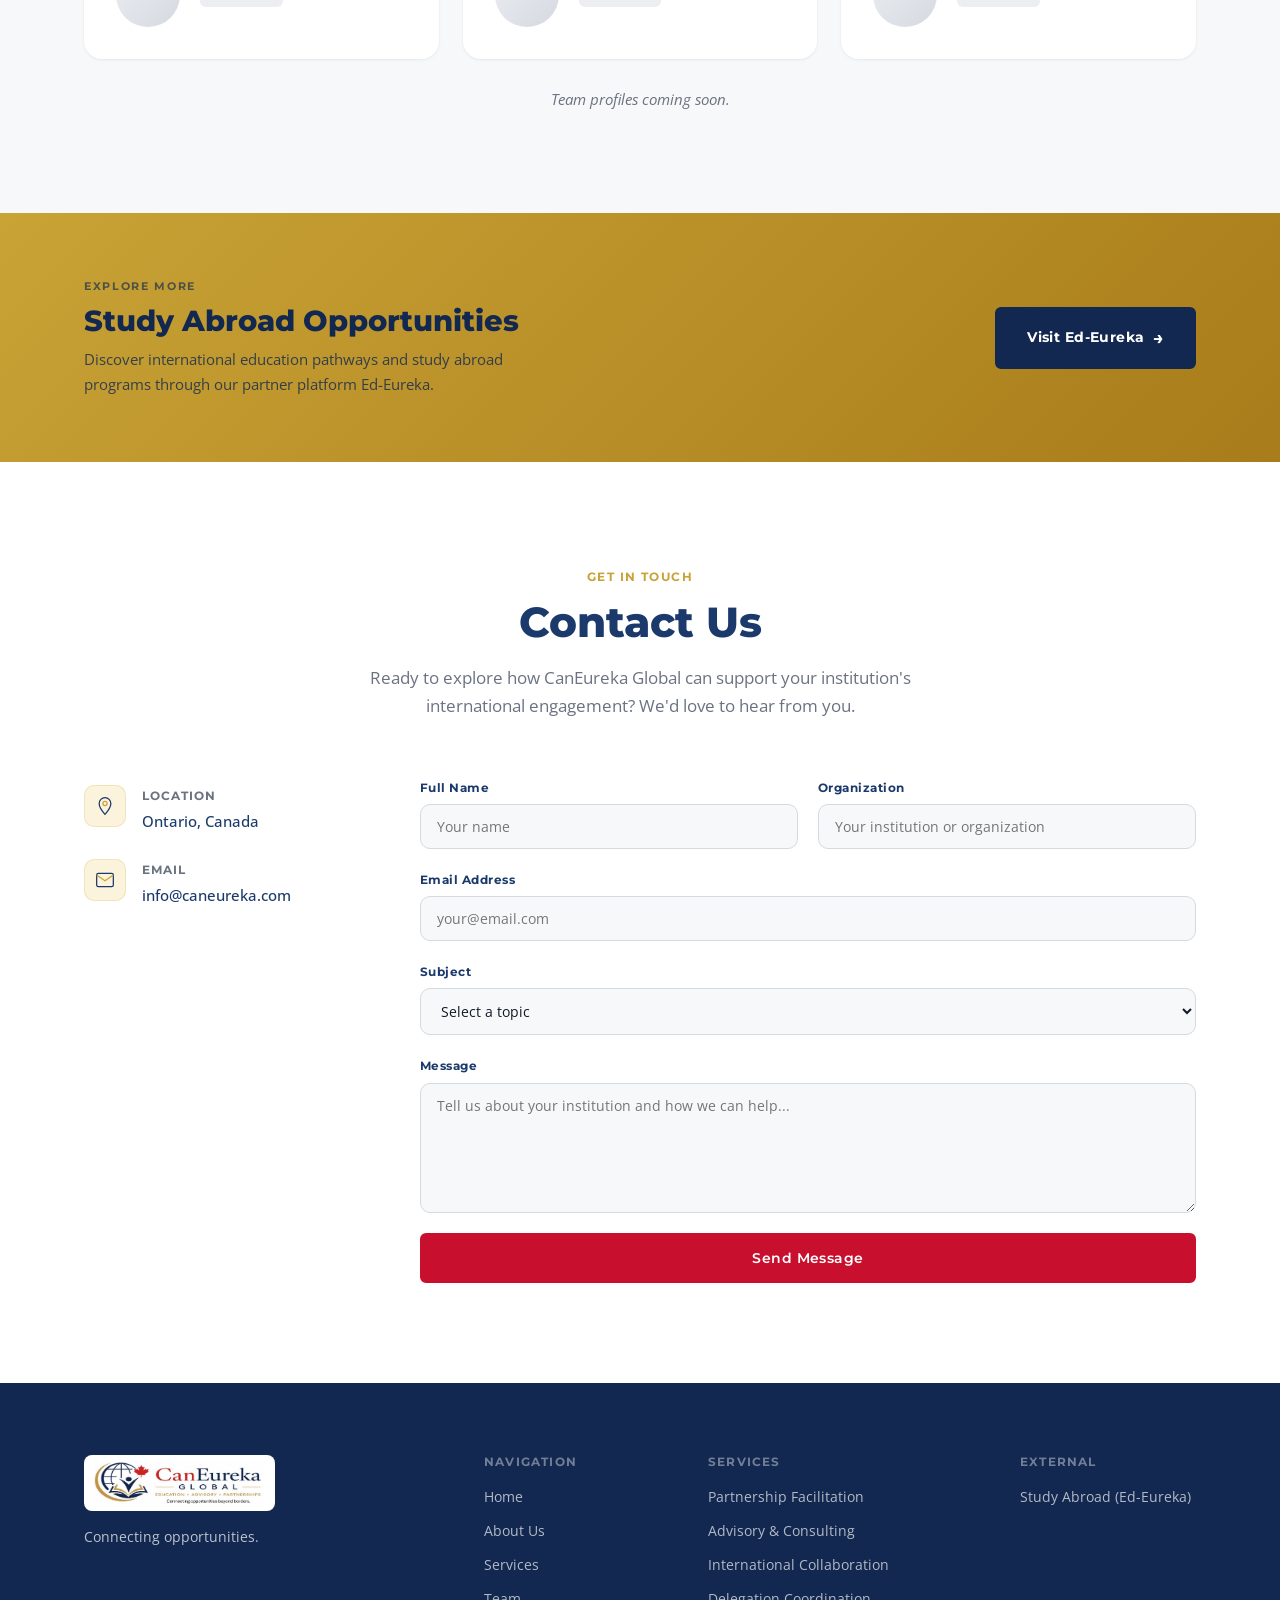
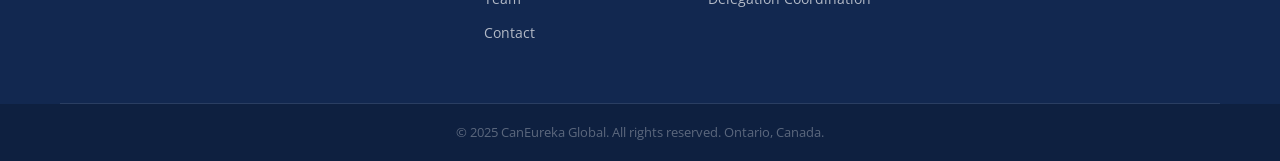
==== commit 4777b5e0: "Move About Us section to directly below hero slider" ====
--- a/index.html
+++ b/index.html
@@ -39,7 +39,7 @@
 
     <!-- Slide 1 — University of Toronto -->
     <div class="slide active" data-city="University of Toronto">
-      <div class="slide-bg" style="background-image: url('https://images.unsplash.com/photo-ORzZtY2i50k?auto=format&fit=crop&w=1920&q=80&crop=center')"></div>
+      <div class="slide-bg" style="background-image: url('https://images.unsplash.com/photo-1618255630366-f402c45736f6?auto=format&fit=crop&w=1920&q=80')"></div>
       <div class="slide-overlay"></div>
       <div class="container slide-content">
         <p class="hero-pre">Canadian-Based. Internationally Connected.</p>
@@ -54,7 +54,7 @@
 
     <!-- Slide 2 — University of Ottawa -->
     <div class="slide" data-city="University of Ottawa">
-      <div class="slide-bg" style="background-image: url('https://images.unsplash.com/photo-PlBsJ5MybGc?auto=format&fit=crop&w=1920&q=80')"></div>
+      <div class="slide-bg" style="background-image: url('https://images.unsplash.com/photo-1508450859948-4e04fabaa4ea?auto=format&fit=crop&w=1920&q=80')"></div>
       <div class="slide-overlay"></div>
       <div class="container slide-content">
         <p class="hero-pre">Our Services</p>
@@ -69,7 +69,7 @@
 
     <!-- Slide 3 — University of Calgary -->
     <div class="slide" data-city="University of Calgary">
-      <div class="slide-bg" style="background-image: url('https://images.unsplash.com/photo-ymsyHoqD0XE?auto=format&fit=crop&w=1920&q=80')"></div>
+      <div class="slide-bg" style="background-image: url('https://images.unsplash.com/photo-1694793179193-1be68f8f5516?auto=format&fit=crop&w=1920&q=80')"></div>
       <div class="slide-overlay"></div>
       <div class="container slide-content">
         <p class="hero-pre">Our Services</p>
@@ -84,7 +84,7 @@
 
     <!-- Slide 4 — University of British Columbia -->
     <div class="slide" data-city="Univ. of British Columbia, Vancouver">
-      <div class="slide-bg" style="background-image: url('https://images.unsplash.com/photo-xVKIR4B79GA?auto=format&fit=crop&w=1920&q=80')"></div>
+      <div class="slide-bg" style="background-image: url('https://images.unsplash.com/photo-1753246786469-6af4ef107105?auto=format&fit=crop&w=1920&q=80')"></div>
       <div class="slide-overlay"></div>
       <div class="container slide-content">
         <p class="hero-pre">Our Services</p>
@@ -107,67 +107,6 @@
       <button class="dot" data-index="3" aria-label="Slide 4"></button>
     </div>
 
-  </section>
-
-  <!-- WHY CHOOSE US -->
-  <section class="why-us" id="why">
-    <div class="container">
-      <div class="section-header">
-        <span class="section-label">Why Choose CanEureka Global</span>
-        <h2>Canadian-Based.<br>Internationally Connected.</h2>
-        <p>We understand both the Canadian institutional environment and the importance of building effective international relationships.</p>
-      </div>
-      <div class="features-grid">
-        <div class="feature-card">
-          <div class="feature-icon">
-            <svg viewBox="0 0 48 48" fill="none"><circle cx="24" cy="24" r="21" stroke="#1B3A6B" stroke-width="2"/><ellipse cx="24" cy="24" rx="8" ry="21" stroke="#1B3A6B" stroke-width="1.5" fill="none"/><line x1="3" y1="24" x2="45" y2="24" stroke="#C9A336" stroke-width="1.5"/><line x1="5" y1="16" x2="43" y2="16" stroke="#C9A336" stroke-width="1" opacity="0.6"/><line x1="5" y1="32" x2="43" y2="32" stroke="#C9A336" stroke-width="1" opacity="0.6"/></svg>
-          </div>
-          <h3>Global Network</h3>
-          <p>Strong institutional networking that spans educational systems, healthcare, government, and research organizations worldwide.</p>
-        </div>
-        <div class="feature-card">
-          <div class="feature-icon">
-            <svg viewBox="0 0 48 48" fill="none"><rect x="6" y="10" width="36" height="28" rx="3" stroke="#1B3A6B" stroke-width="2"/><path d="M16 24 L22 30 L32 18" stroke="#C9A336" stroke-width="2.5" stroke-linecap="round" stroke-linejoin="round"/></svg>
-          </div>
-          <h3>Strategic Partnership Facilitation</h3>
-          <p>We connect the right institutions at the right time, ensuring partnerships are built on shared goals and mutual benefit.</p>
-        </div>
-        <div class="feature-card">
-          <div class="feature-icon">
-            <svg viewBox="0 0 48 48" fill="none"><circle cx="24" cy="24" r="18" stroke="#1B3A6B" stroke-width="2" fill="none"/><circle cx="24" cy="24" r="7" fill="#C9A336" opacity="0.15"/><circle cx="24" cy="24" r="3" fill="#C9A336"/><path d="M24 6 L24 10M24 38 L24 42M6 24 L10 24M38 24 L42 24" stroke="#C9A336" stroke-width="2" stroke-linecap="round"/></svg>
-          </div>
-          <h3>Cross-Border Collaboration</h3>
-          <p>Effective support for cross-border initiatives, ensuring smooth coordination between Canadian and international stakeholders.</p>
-        </div>
-        <div class="feature-card">
-          <div class="feature-icon">
-            <svg viewBox="0 0 48 48" fill="none"><circle cx="18" cy="18" r="8" stroke="#1B3A6B" stroke-width="2"/><circle cx="30" cy="30" r="8" stroke="#C9A336" stroke-width="2"/><path d="M24 22 L26 24M22 26 L24 28" stroke="#1B3A6B" stroke-width="1.5" stroke-linecap="round" stroke-dasharray="2 1"/></svg>
-          </div>
-          <h3>Trusted Advisory</h3>
-          <p>Professional guidance rooted in deep knowledge of Canadian institutional environments and international engagement best practices.</p>
-        </div>
-      </div>
-    </div>
-  </section>
-
-  <!-- VISION & MISSION -->
-  <section class="vision-mission">
-    <div class="container vm-grid">
-      <div class="vm-card vm-vision">
-        <div class="vm-icon">
-          <svg viewBox="0 0 64 64" fill="none"><circle cx="32" cy="32" r="16" stroke="white" stroke-width="2"/><circle cx="32" cy="32" r="6" fill="white" opacity="0.3"/><circle cx="32" cy="32" r="2" fill="white"/><path d="M32 10 L32 4M32 60 L32 54M10 32 L4 32M60 32 L54 32" stroke="white" stroke-width="2" stroke-linecap="round"/></svg>
-        </div>
-        <h3>Our Vision</h3>
-        <p>To become a trusted Canadian platform for global educational partnerships, institutional collaboration, and international advisory services.</p>
-      </div>
-      <div class="vm-card vm-mission">
-        <div class="vm-icon">
-          <svg viewBox="0 0 64 64" fill="none"><path d="M16 48 L16 24 C16 16 22 10 32 10 C42 10 48 16 48 24 L48 48" stroke="white" stroke-width="2" stroke-linecap="round"/><path d="M12 48 L52 48" stroke="white" stroke-width="2" stroke-linecap="round"/><circle cx="32" cy="24" r="6" stroke="white" stroke-width="2"/></svg>
-        </div>
-        <h3>Our Mission</h3>
-        <p>To support organizations in building meaningful and sustainable international partnerships through strategic advisory, coordination, and collaborative engagement.</p>
-      </div>
-    </div>
   </section>
 
   <!-- ABOUT US -->
@@ -208,6 +147,67 @@
     </div>
   </section>
 
+  <!-- WHY CHOOSE US -->
+  <section class="why-us" id="why">
+    <div class="container">
+      <div class="section-header">
+        <span class="section-label">Why Choose CanEureka Global</span>
+        <h2>Canadian-Based.<br>Internationally Connected.</h2>
+        <p>We understand both the Canadian institutional environment and the importance of building effective international relationships.</p>
+      </div>
+      <div class="features-grid">
+        <div class="feature-card">
+          <div class="feature-icon">
+            <svg viewBox="0 0 48 48" fill="none"><circle cx="24" cy="24" r="21" stroke="#1B3A6B" stroke-width="2"/><ellipse cx="24" cy="24" rx="8" ry="21" stroke="#1B3A6B" stroke-width="1.5" fill="none"/><line x1="3" y1="24" x2="45" y2="24" stroke="#C9A336" stroke-width="1.5"/><line x1="5" y1="16" x2="43" y2="16" stroke="#C9A336" stroke-width="1" opacity="0.6"/><line x1="5" y1="32" x2="43" y2="32" stroke="#C9A336" stroke-width="1" opacity="0.6"/></svg>
+          </div>
+          <h3>Global Network</h3>
+          <p>Strong institutional networking that spans educational systems, healthcare, government, and research organizations worldwide.</p>
+        </div>
+        <div class="feature-card">
+          <div class="feature-icon">
+            <svg viewBox="0 0 48 48" fill="none"><rect x="6" y="10" width="36" height="28" rx="3" stroke="#1B3A6B" stroke-width="2"/><path d="M16 24 L22 30 L32 18" stroke="#C9A336" stroke-width="2.5" stroke-linecap="round" stroke-linejoin="round"/></svg>
+          </div>
+          <h3>Strategic Partnership Facilitation</h3>
+          <p>We connect the right institutions at the right time, ensuring partnerships are built on shared goals and mutual benefit.</p>
+        </div>
+        <div class="feature-card">
+          <div class="feature-icon">
+            <svg viewBox="0 0 48 48" fill="none"><circle cx="24" cy="24" r="18" stroke="#1B3A6B" stroke-width="2" fill="none"/><circle cx="24" cy="24" r="7" fill="#C9A336" opacity="0.15"/><circle cx="24" cy="24" r="3" fill="#C9A336"/><path d="M24 6 L24 10M24 38 L24 42M6 24 L10 24M38 24 L42 24" stroke="#C9A336" stroke-width="2" stroke-linecap="round"/></svg>
+          </div>
+          <h3>Cross-Border Collaboration</h3>
+          <p>Effective support for cross-border initiatives, ensuring smooth coordination between Canadian and international stakeholders.</p>
+        </div>
+        <div class="feature-card">
+          <div class="feature-icon">
+            <svg viewBox="0 0 48 48" fill="none"><circle cx="18" cy="18" r="8" stroke="#1B3A6B" stroke-width="2"/><circle cx="30" cy="30" r="8" stroke="#C9A336" stroke-width="2"/><path d="M24 22 L26 24M22 26 L24 28" stroke="#1B3A6B" stroke-width="1.5" stroke-linecap="round" stroke-dasharray="2 1"/></svg>
+          </div>
+          <h3>Trusted Advisory</h3>
+          <p>Professional guidance rooted in deep knowledge of Canadian institutional environments and international engagement best practices.</p>
+        </div>
+      </div>
+    </div>
+  </section>
+
+  <!-- VISION & MISSION -->
+  <section class="vision-mission">
+    <div class="container vm-grid">
+      <div class="vm-card vm-vision">
+        <div class="vm-icon">
+          <svg viewBox="0 0 64 64" fill="none"><circle cx="32" cy="32" r="16" stroke="white" stroke-width="2"/><circle cx="32" cy="32" r="6" fill="white" opacity="0.3"/><circle cx="32" cy="32" r="2" fill="white"/><path d="M32 10 L32 4M32 60 L32 54M10 32 L4 32M60 32 L54 32" stroke="white" stroke-width="2" stroke-linecap="round"/></svg>
+        </div>
+        <h3>Our Vision</h3>
+        <p>To become a trusted Canadian platform for global educational partnerships, institutional collaboration, and international advisory services.</p>
+      </div>
+      <div class="vm-card vm-mission">
+        <div class="vm-icon">
+          <svg viewBox="0 0 64 64" fill="none"><path d="M16 48 L16 24 C16 16 22 10 32 10 C42 10 48 16 48 24 L48 48" stroke="white" stroke-width="2" stroke-linecap="round"/><path d="M12 48 L52 48" stroke="white" stroke-width="2" stroke-linecap="round"/><circle cx="32" cy="24" r="6" stroke="white" stroke-width="2"/></svg>
+        </div>
+        <h3>Our Mission</h3>
+        <p>To support organizations in building meaningful and sustainable international partnerships through strategic advisory, coordination, and collaborative engagement.</p>
+      </div>
+    </div>
+  </section>
+
   <!-- SERVICES -->
   <section class="services" id="services">
     <div class="container">
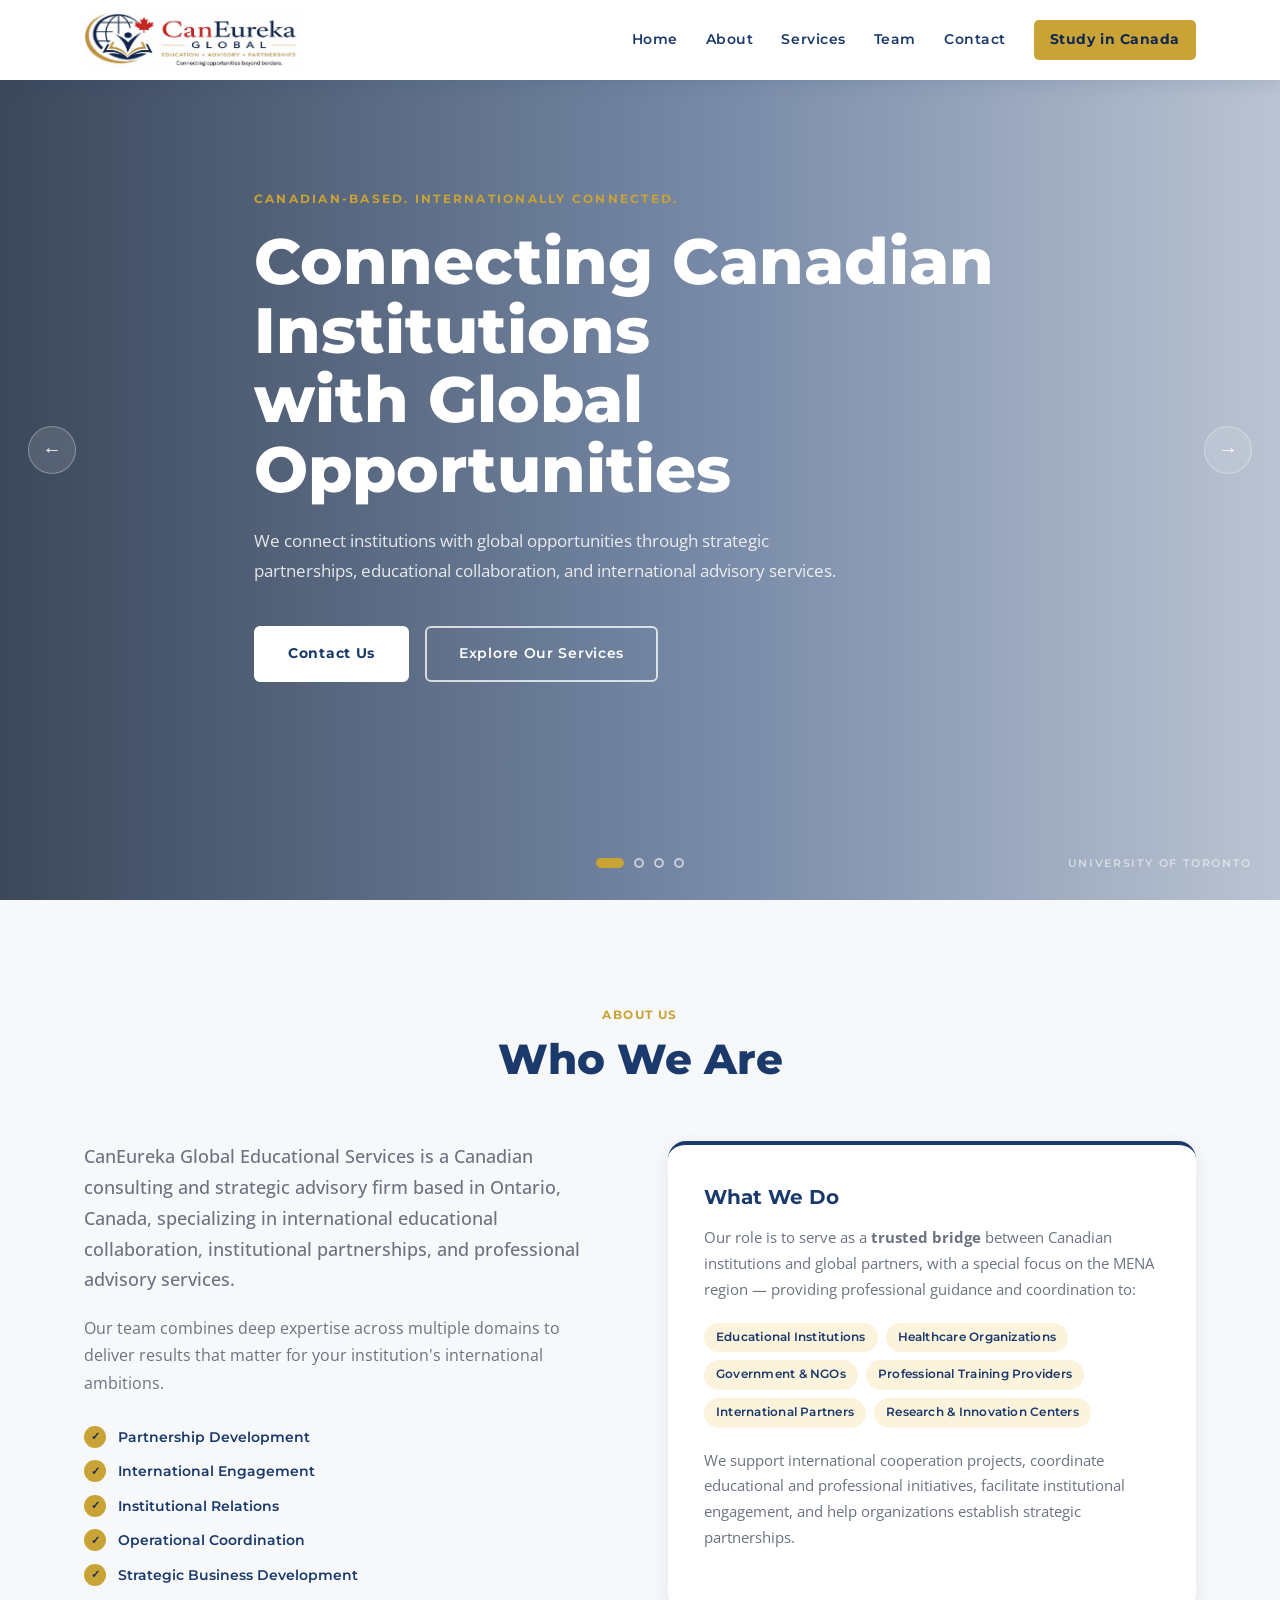
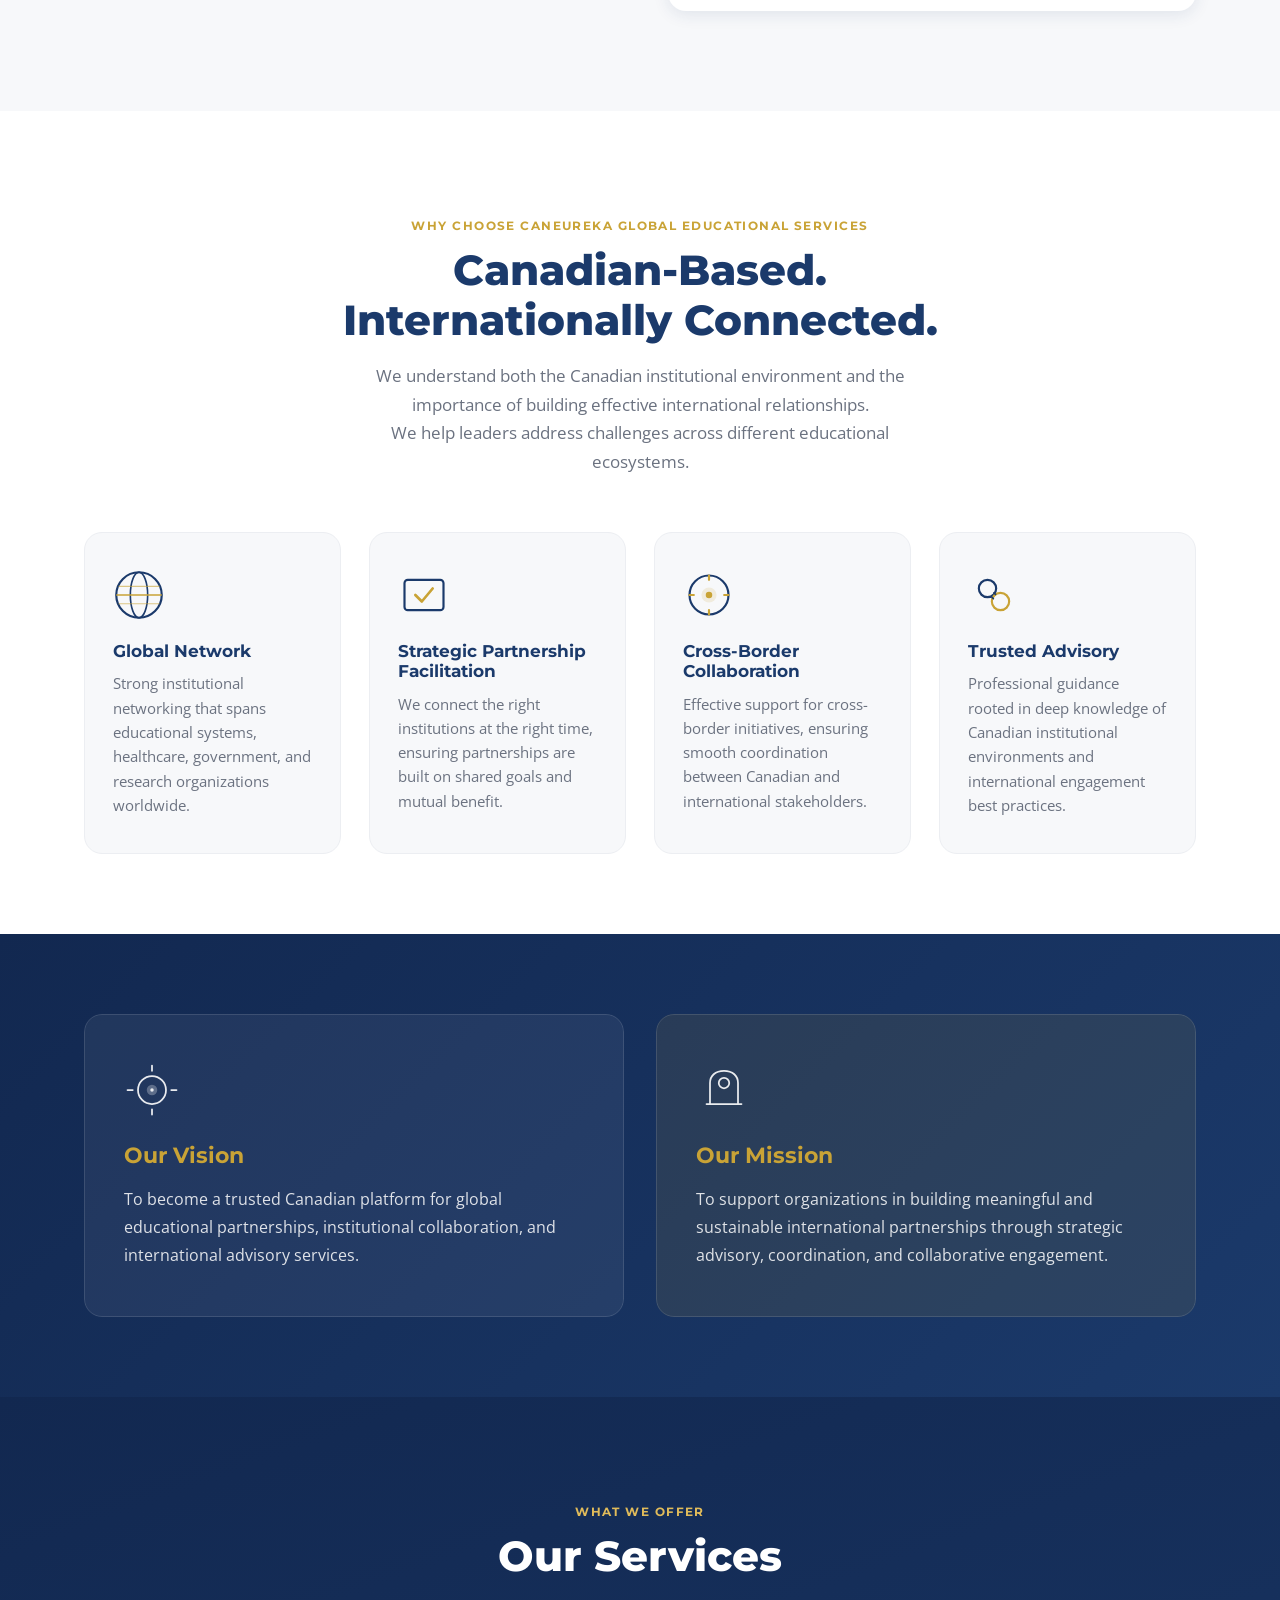
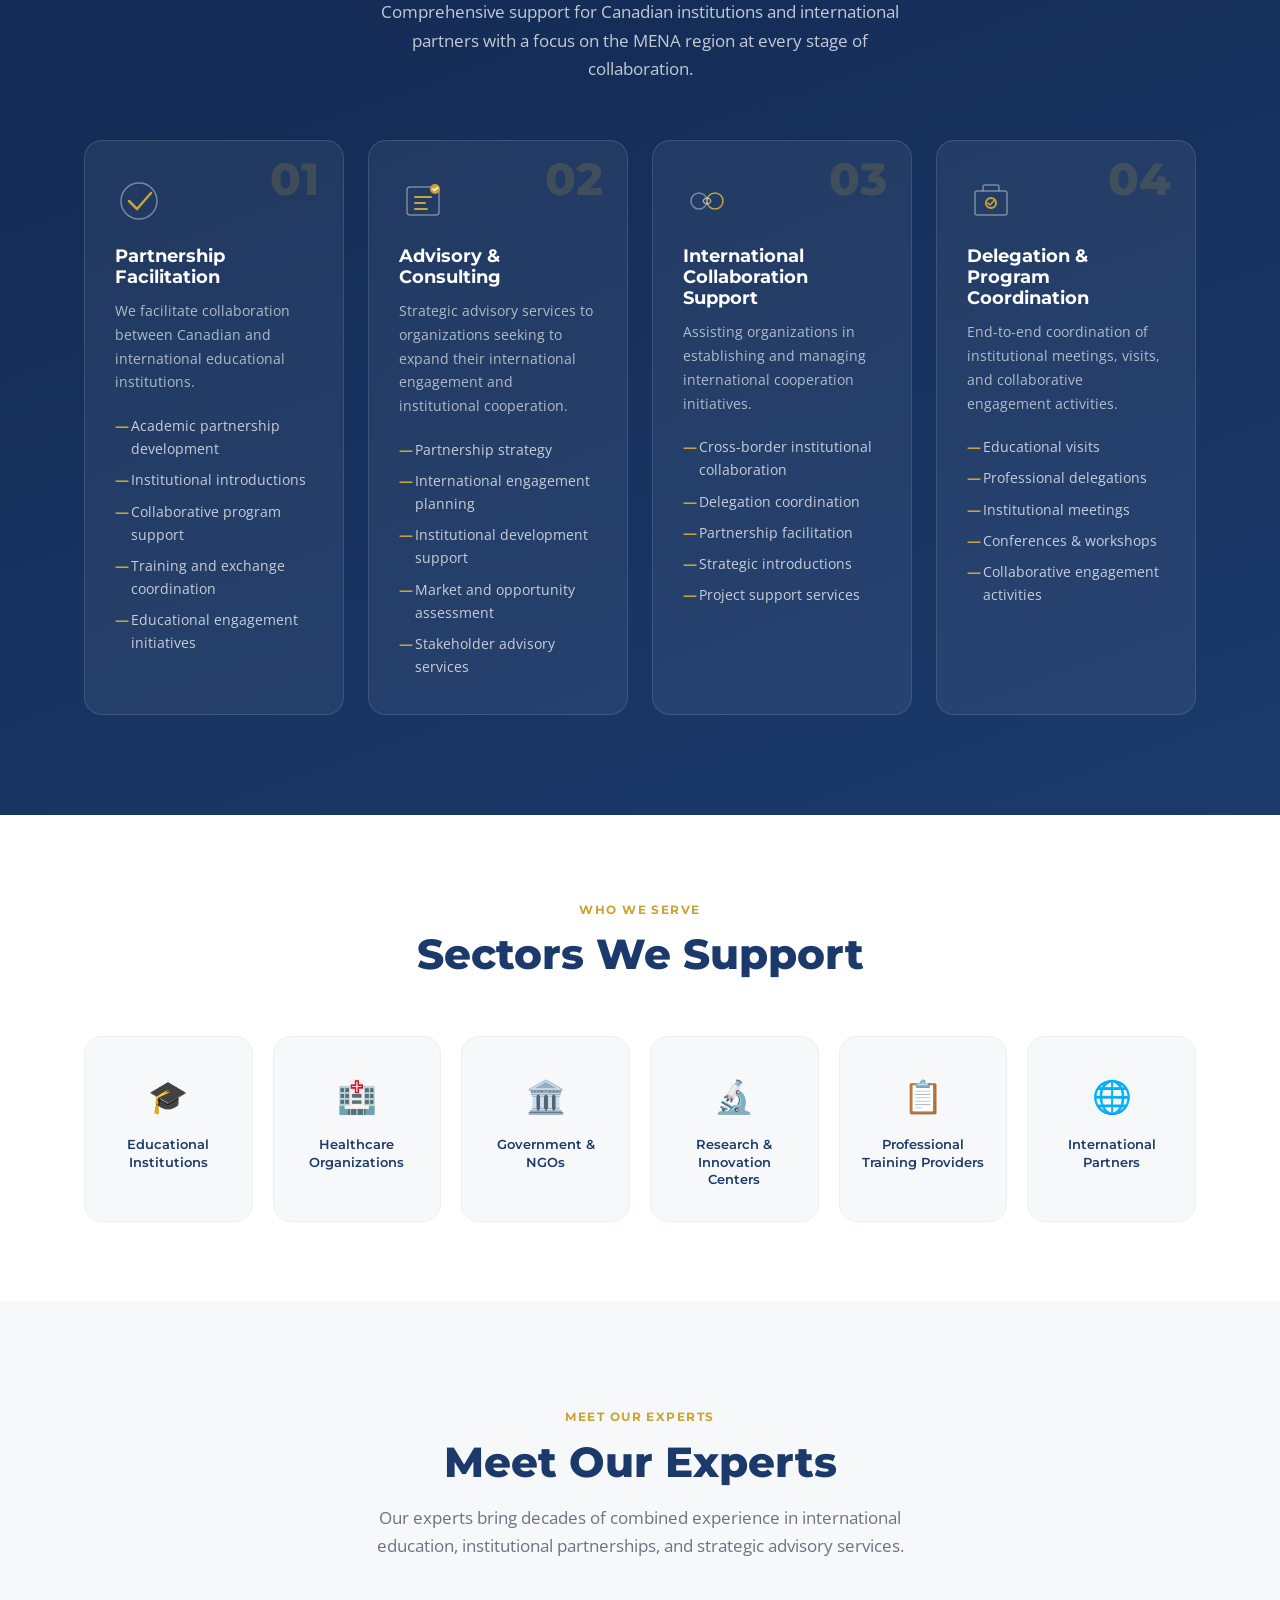
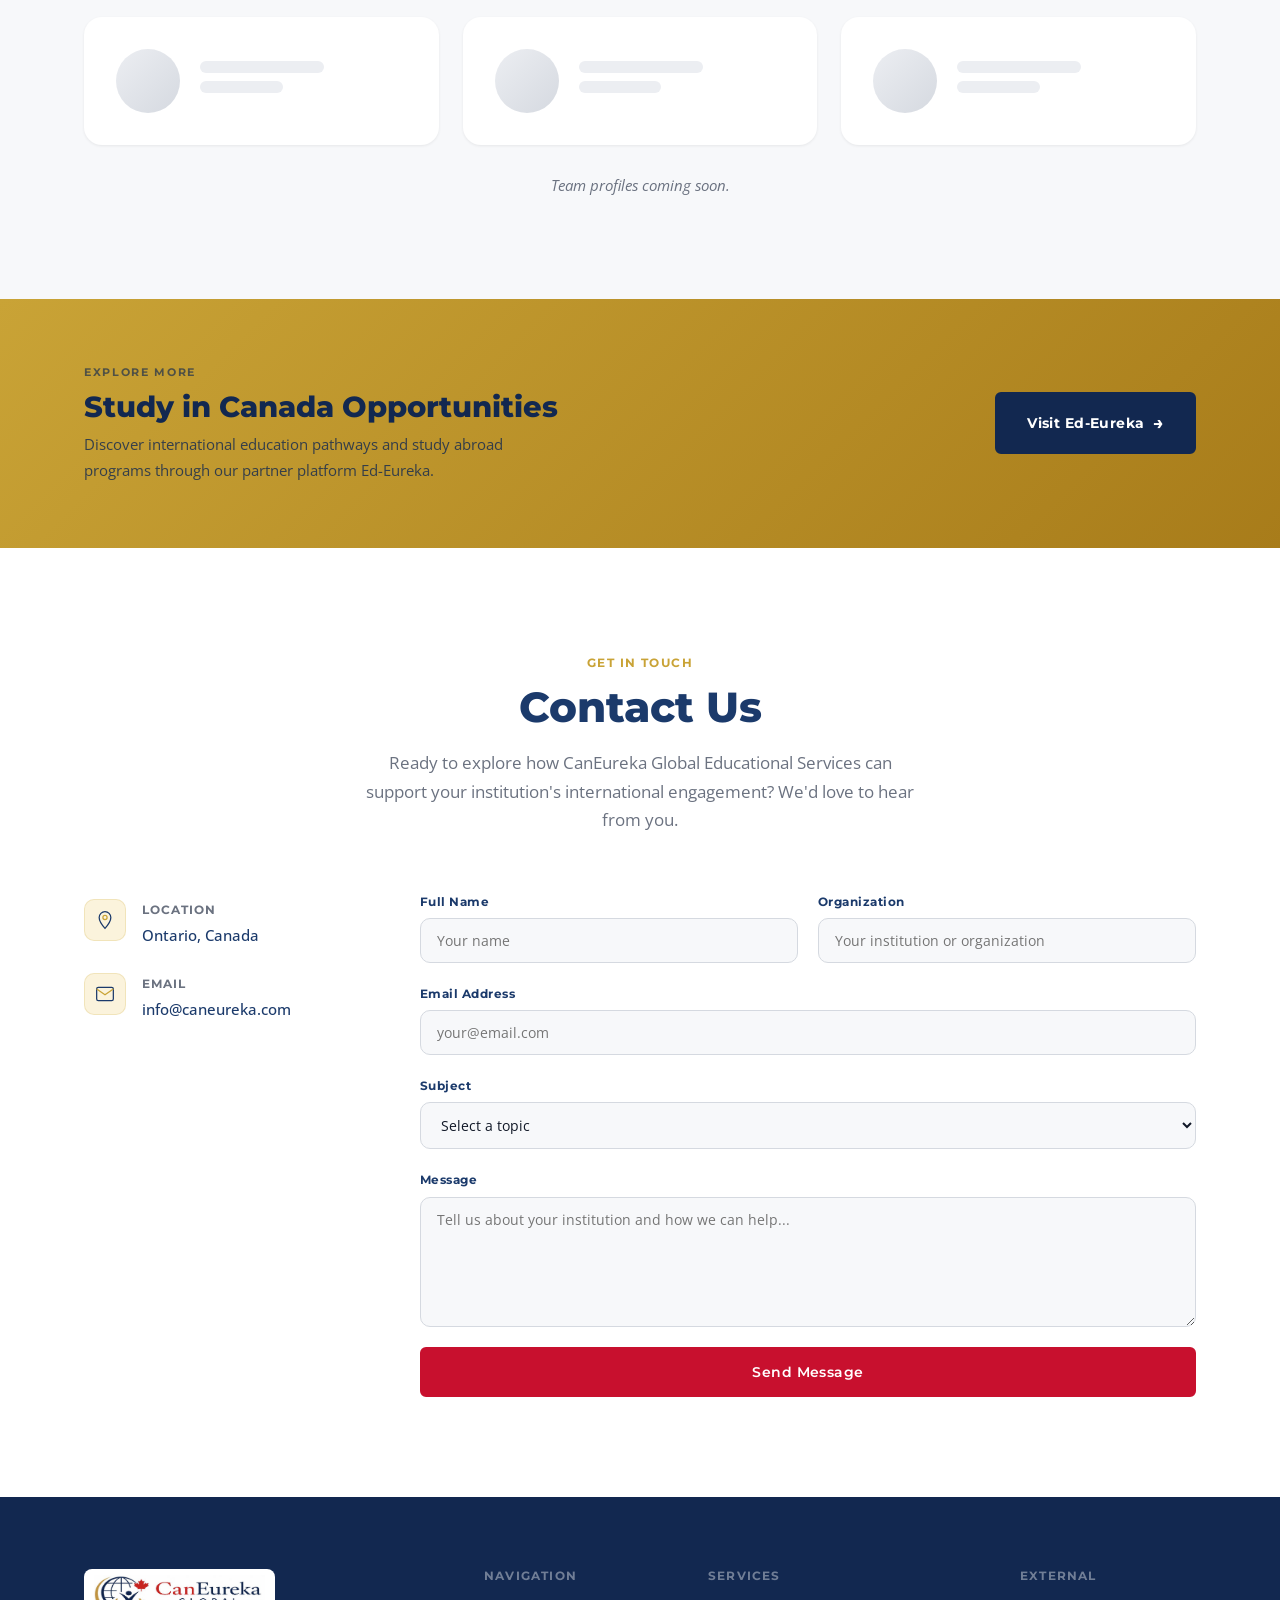
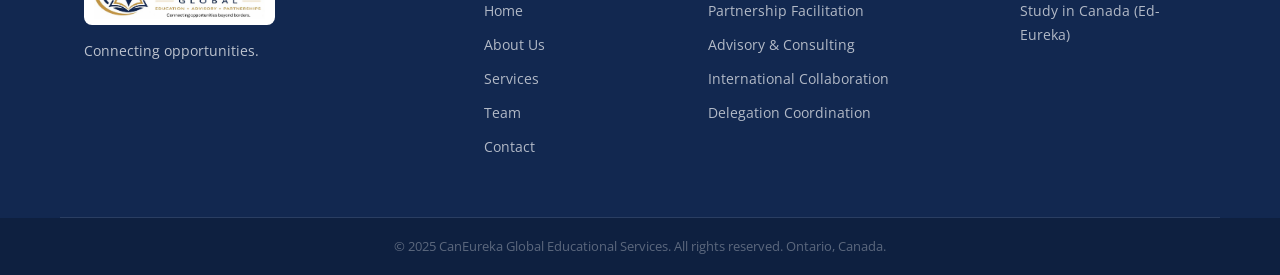
==== commit 32056b84: "Update company name, Study in Canada, MENA focus, and team section labels" ====
--- a/index.html
+++ b/index.html
@@ -3,7 +3,7 @@
 <head>
   <meta charset="UTF-8" />
   <meta name="viewport" content="width=device-width, initial-scale=1.0" />
-  <title>CanEureka Global — Education • Advisory • Partnerships</title>
+  <title>CanEureka Global Educational Services — Education • Advisory • Partnerships</title>
   <meta name="description" content="Connecting Canadian institutions with global opportunities through strategic partnerships, educational collaboration, and international advisory services." />
   <link rel="preconnect" href="https://fonts.googleapis.com" />
   <link rel="preconnect" href="https://fonts.gstatic.com" crossorigin />
@@ -29,7 +29,7 @@
         <a href="#services">Services</a>
         <a href="#team">Team</a>
         <a href="#contact">Contact</a>
-        <a href="https://ed-eureka.com/" target="_blank" rel="noopener" class="nav-study-abroad">Study Abroad</a>
+        <a href="https://ed-eureka.com/" target="_blank" rel="noopener" class="nav-study-abroad">Study in Canada</a>
       </nav>
     </div>
   </header>
@@ -44,7 +44,7 @@
       <div class="container slide-content">
         <p class="hero-pre">Canadian-Based. Internationally Connected.</p>
         <h1>Connecting Canadian Institutions<br>with Global Opportunities</h1>
-        <p class="hero-sub">Through strategic partnerships, educational collaboration, and international advisory services, we help institutions connect beyond borders and advance Canada's engagement at the global level.</p>
+        <p class="hero-sub">We connect institutions with global opportunities through strategic partnerships, educational collaboration, and international advisory services.</p>
         <div class="hero-cta">
           <a href="#contact" class="btn btn-hero-primary">Contact Us</a>
           <a href="#services" class="btn btn-hero-outline">Explore Our Services</a>
@@ -118,7 +118,7 @@
       </div>
       <div class="about-grid">
         <div class="about-text">
-          <p class="about-lead">CanEureka Global is a Canadian consulting and strategic advisory firm based in Ontario, Canada, specializing in international educational collaboration, institutional partnerships, and professional advisory services.</p>
+          <p class="about-lead">CanEureka Global Educational Services is a Canadian consulting and strategic advisory firm based in Ontario, Canada, specializing in international educational collaboration, institutional partnerships, and professional advisory services.</p>
           <p>Our team combines deep expertise across multiple domains to deliver results that matter for your institution's international ambitions.</p>
           <ul class="expertise-list">
             <li><span class="check">✓</span> Partnership Development</li>
@@ -131,7 +131,7 @@
         <div class="about-what">
           <div class="what-we-do-card">
             <h3>What We Do</h3>
-            <p>Our role is to serve as a <strong>trusted bridge</strong> between Canadian institutions and global partners — providing professional guidance and coordination to:</p>
+            <p>Our role is to serve as a <strong>trusted bridge</strong> between Canadian institutions and global partners, with a special focus on the MENA region — providing professional guidance and coordination to:</p>
             <div class="what-tags">
               <span>Educational Institutions</span>
               <span>Healthcare Organizations</span>
@@ -151,9 +151,10 @@
   <section class="why-us" id="why">
     <div class="container">
       <div class="section-header">
-        <span class="section-label">Why Choose CanEureka Global</span>
+        <span class="section-label">Why Choose CanEureka Global Educational Services</span>
         <h2>Canadian-Based.<br>Internationally Connected.</h2>
         <p>We understand both the Canadian institutional environment and the importance of building effective international relationships.</p>
+        <p>We help leaders address challenges across different educational ecosystems.</p>
       </div>
       <div class="features-grid">
         <div class="feature-card">
@@ -214,7 +215,7 @@
       <div class="section-header light">
         <span class="section-label">What We Offer</span>
         <h2>Our Services</h2>
-        <p>Comprehensive support for Canadian institutions and international partners at every stage of collaboration.</p>
+        <p>Comprehensive support for Canadian institutions and international partners with a focus on the MENA region at every stage of collaboration.</p>
       </div>
       <div class="services-grid">
 
@@ -326,8 +327,8 @@
   <section class="team" id="team">
     <div class="container">
       <div class="section-header">
-        <span class="section-label">Our People</span>
-        <h2>Meet Our Team</h2>
+        <span class="section-label">Meet Our Experts</span>
+        <h2>Meet Our Experts</h2>
         <p>Our experts bring decades of combined experience in international education, institutional partnerships, and strategic advisory services.</p>
       </div>
       <div class="team-placeholder">
@@ -362,7 +363,7 @@
     <div class="container sa-inner">
       <div class="sa-text">
         <span class="sa-label">Explore More</span>
-        <h2>Study Abroad Opportunities</h2>
+        <h2>Study in Canada Opportunities</h2>
         <p>Discover international education pathways and study abroad programs through our partner platform Ed-Eureka.</p>
       </div>
       <a href="https://ed-eureka.com/" target="_blank" rel="noopener" class="btn btn-gold">Visit Ed-Eureka <span class="arrow">→</span></a>
@@ -375,7 +376,7 @@
       <div class="section-header">
         <span class="section-label">Get In Touch</span>
         <h2>Contact Us</h2>
-        <p>Ready to explore how CanEureka Global can support your institution's international engagement? We'd love to hear from you.</p>
+        <p>Ready to explore how CanEureka Global Educational Services can support your institution's international engagement? We'd love to hear from you.</p>
       </div>
       <div class="contact-grid">
         <div class="contact-info">
@@ -460,12 +461,12 @@
       </div>
       <div class="footer-links">
         <h4>External</h4>
-        <a href="https://ed-eureka.com/" target="_blank" rel="noopener">Study Abroad (Ed-Eureka)</a>
+        <a href="https://ed-eureka.com/" target="_blank" rel="noopener">Study in Canada (Ed-Eureka)</a>
       </div>
     </div>
     <div class="footer-bottom">
       <div class="container">
-        <p>&copy; 2025 CanEureka Global. All rights reserved. Ontario, Canada.</p>
+        <p>&copy; 2025 CanEureka Global Educational Services. All rights reserved. Ontario, Canada.</p>
       </div>
     </div>
   </footer>
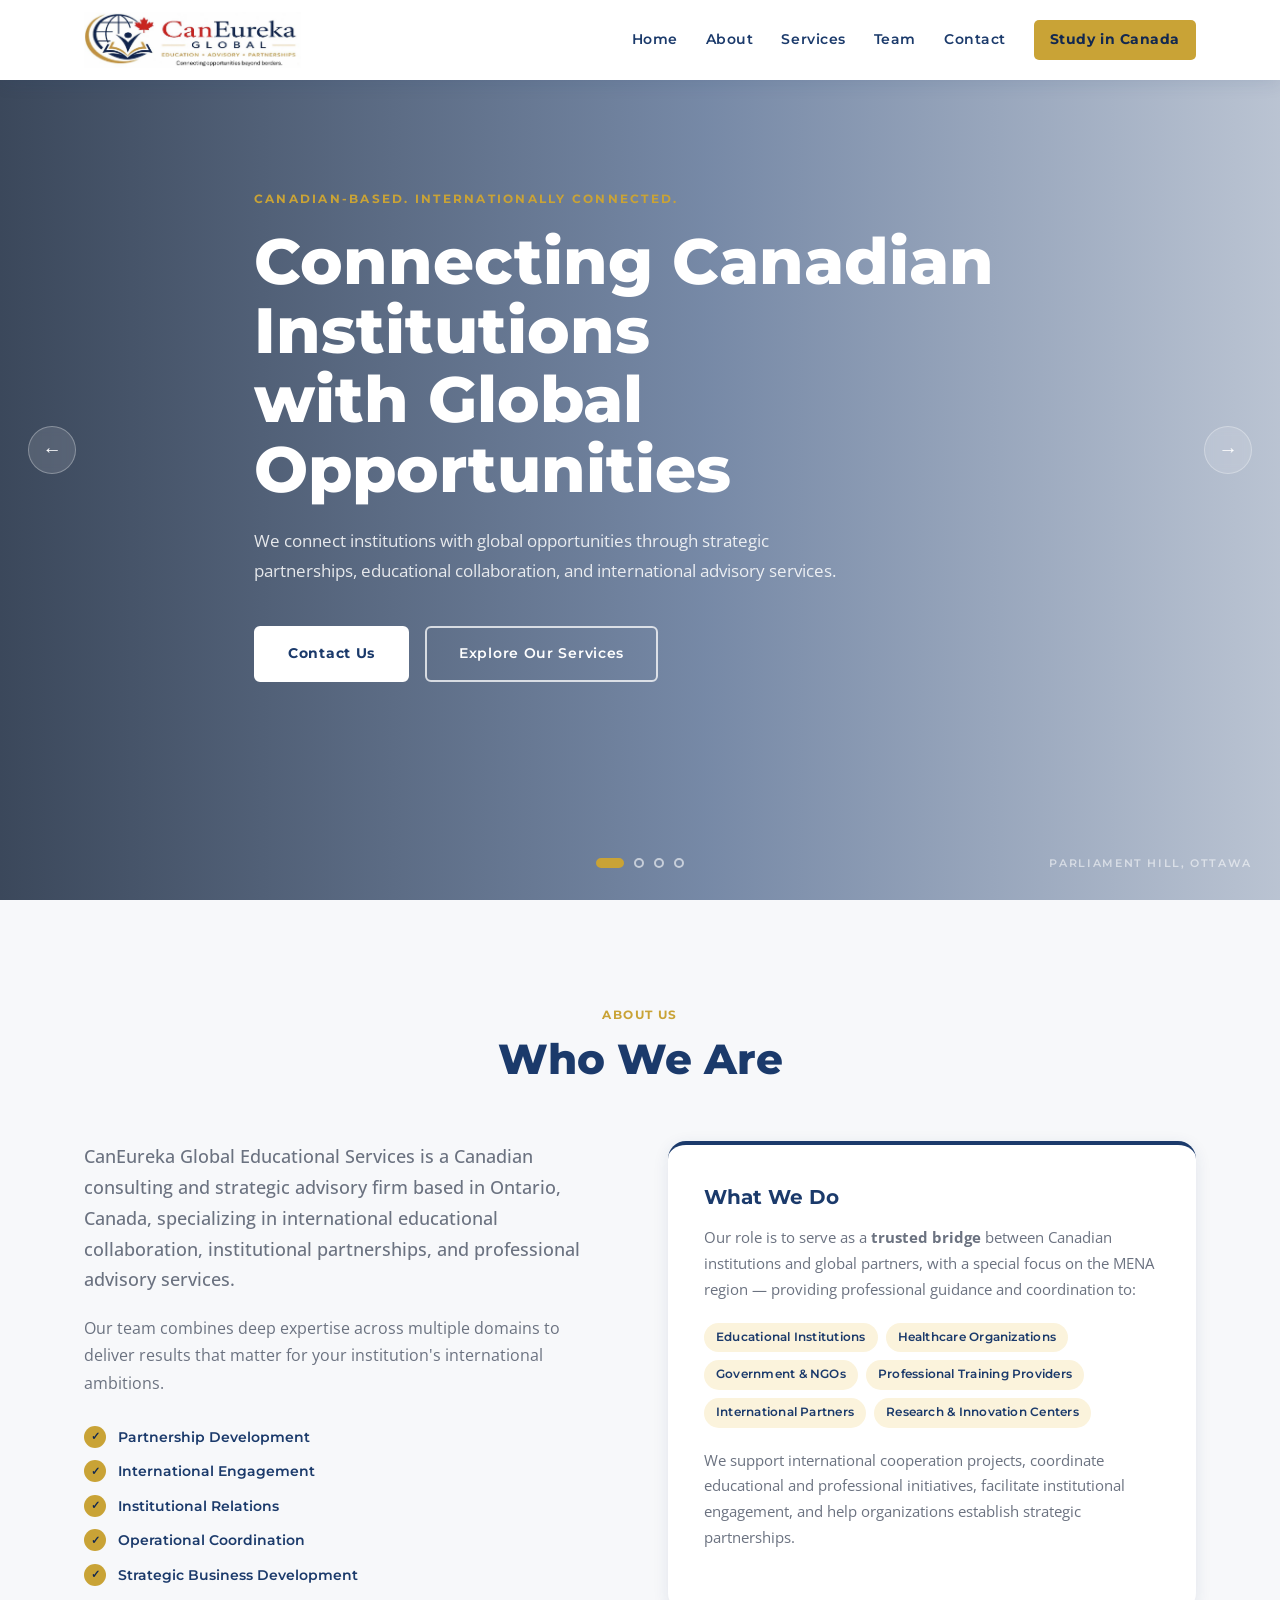
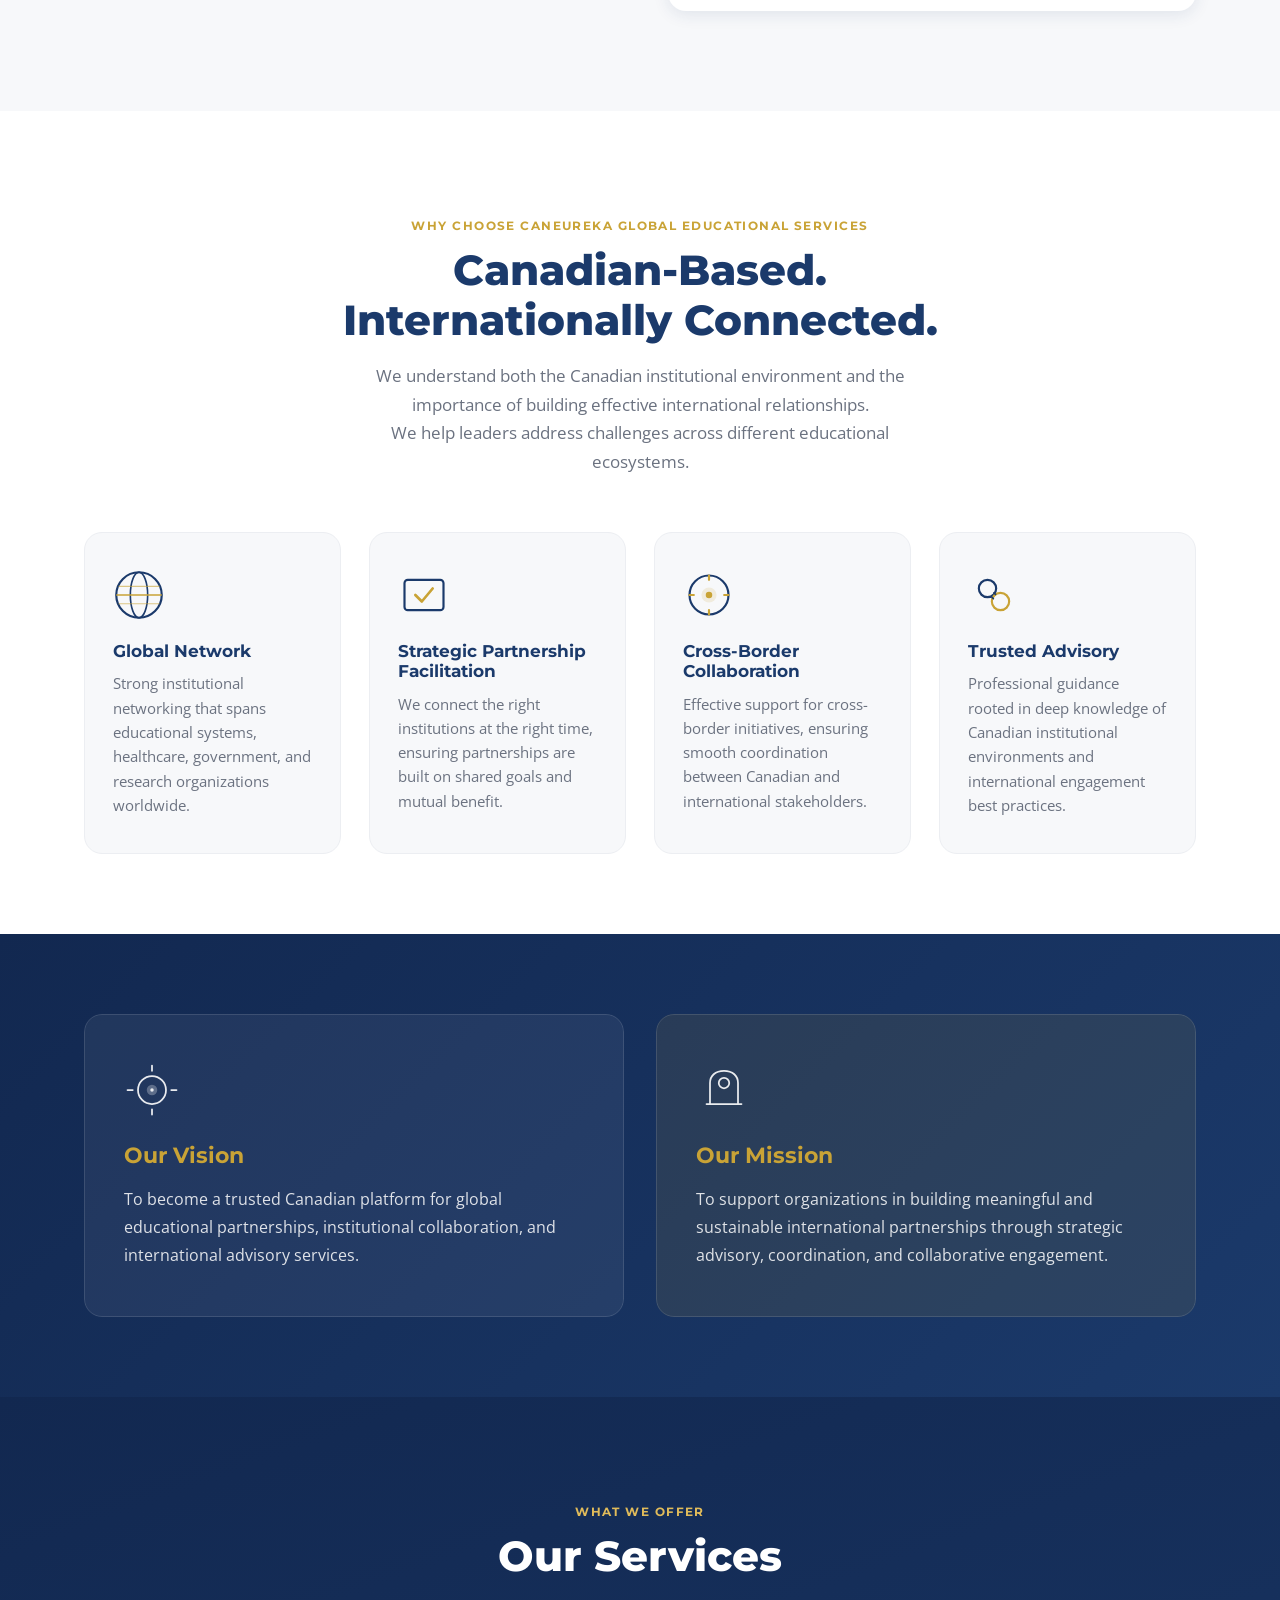
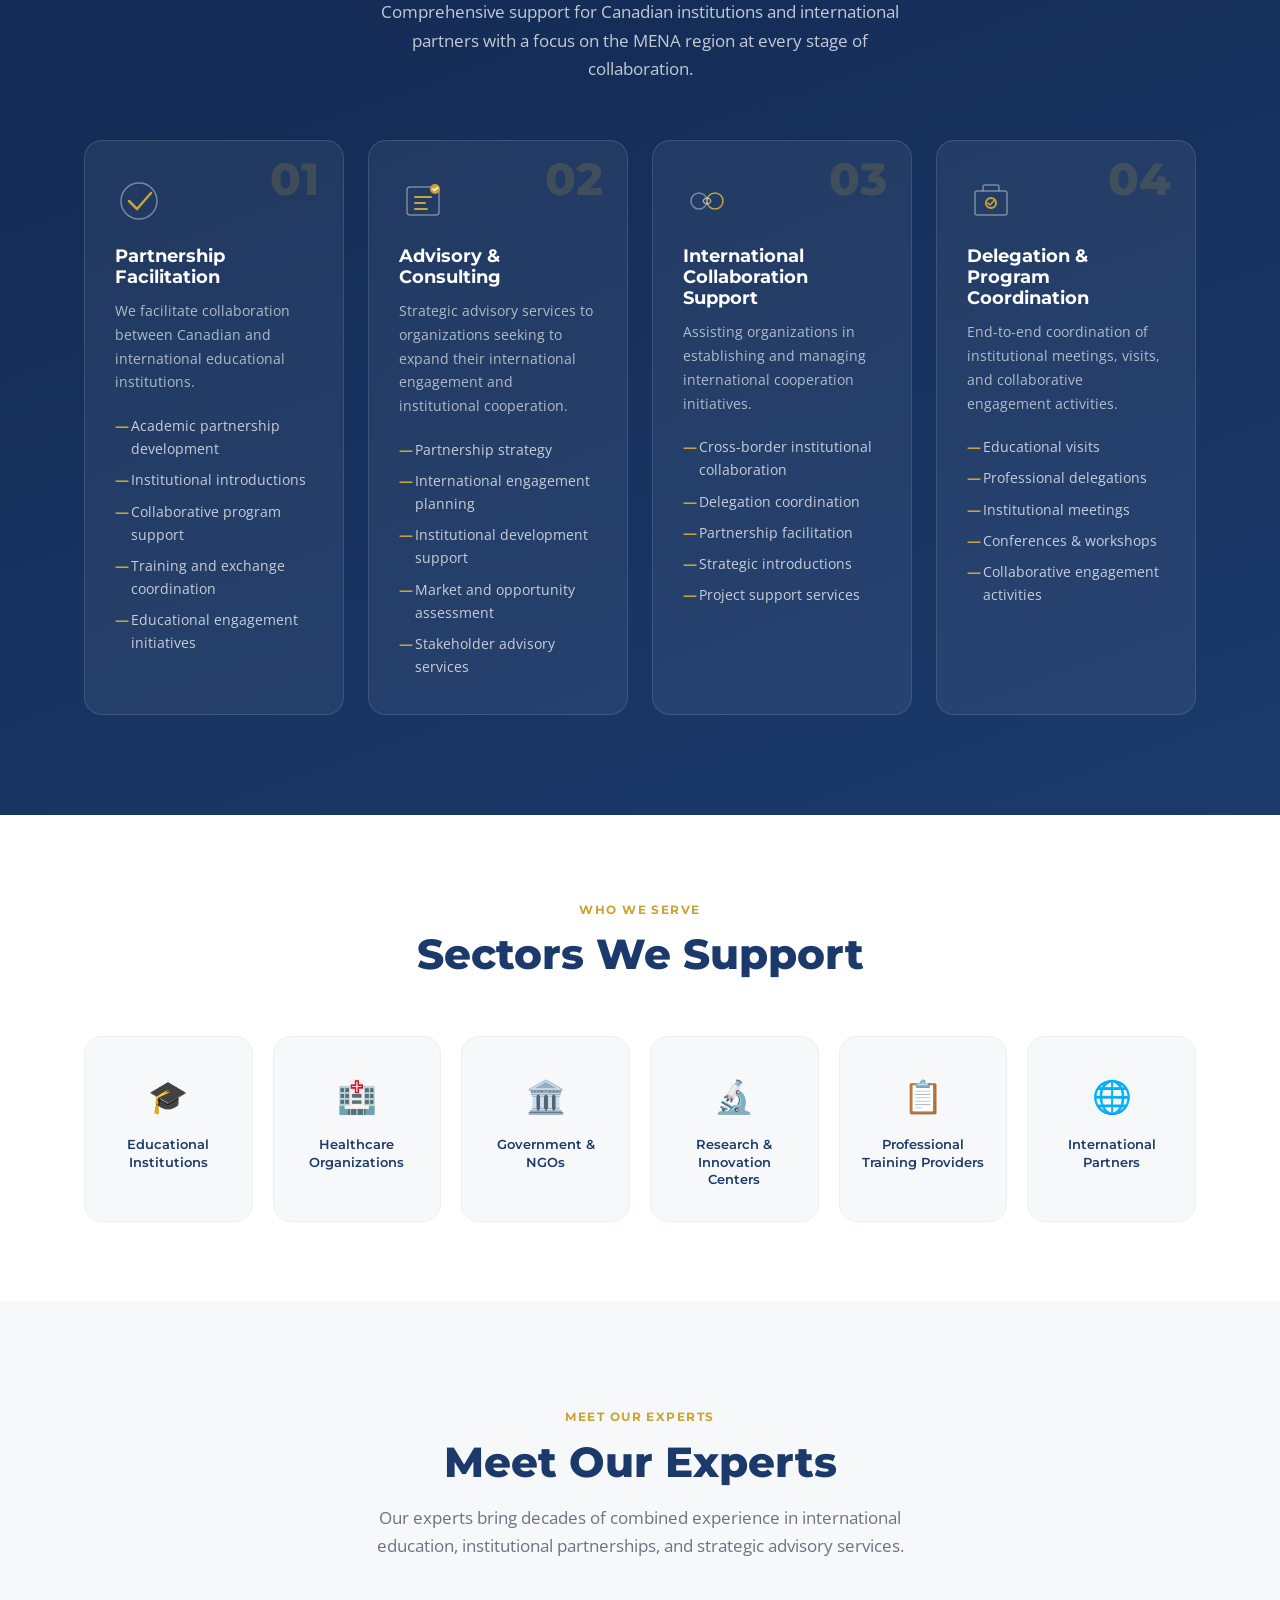
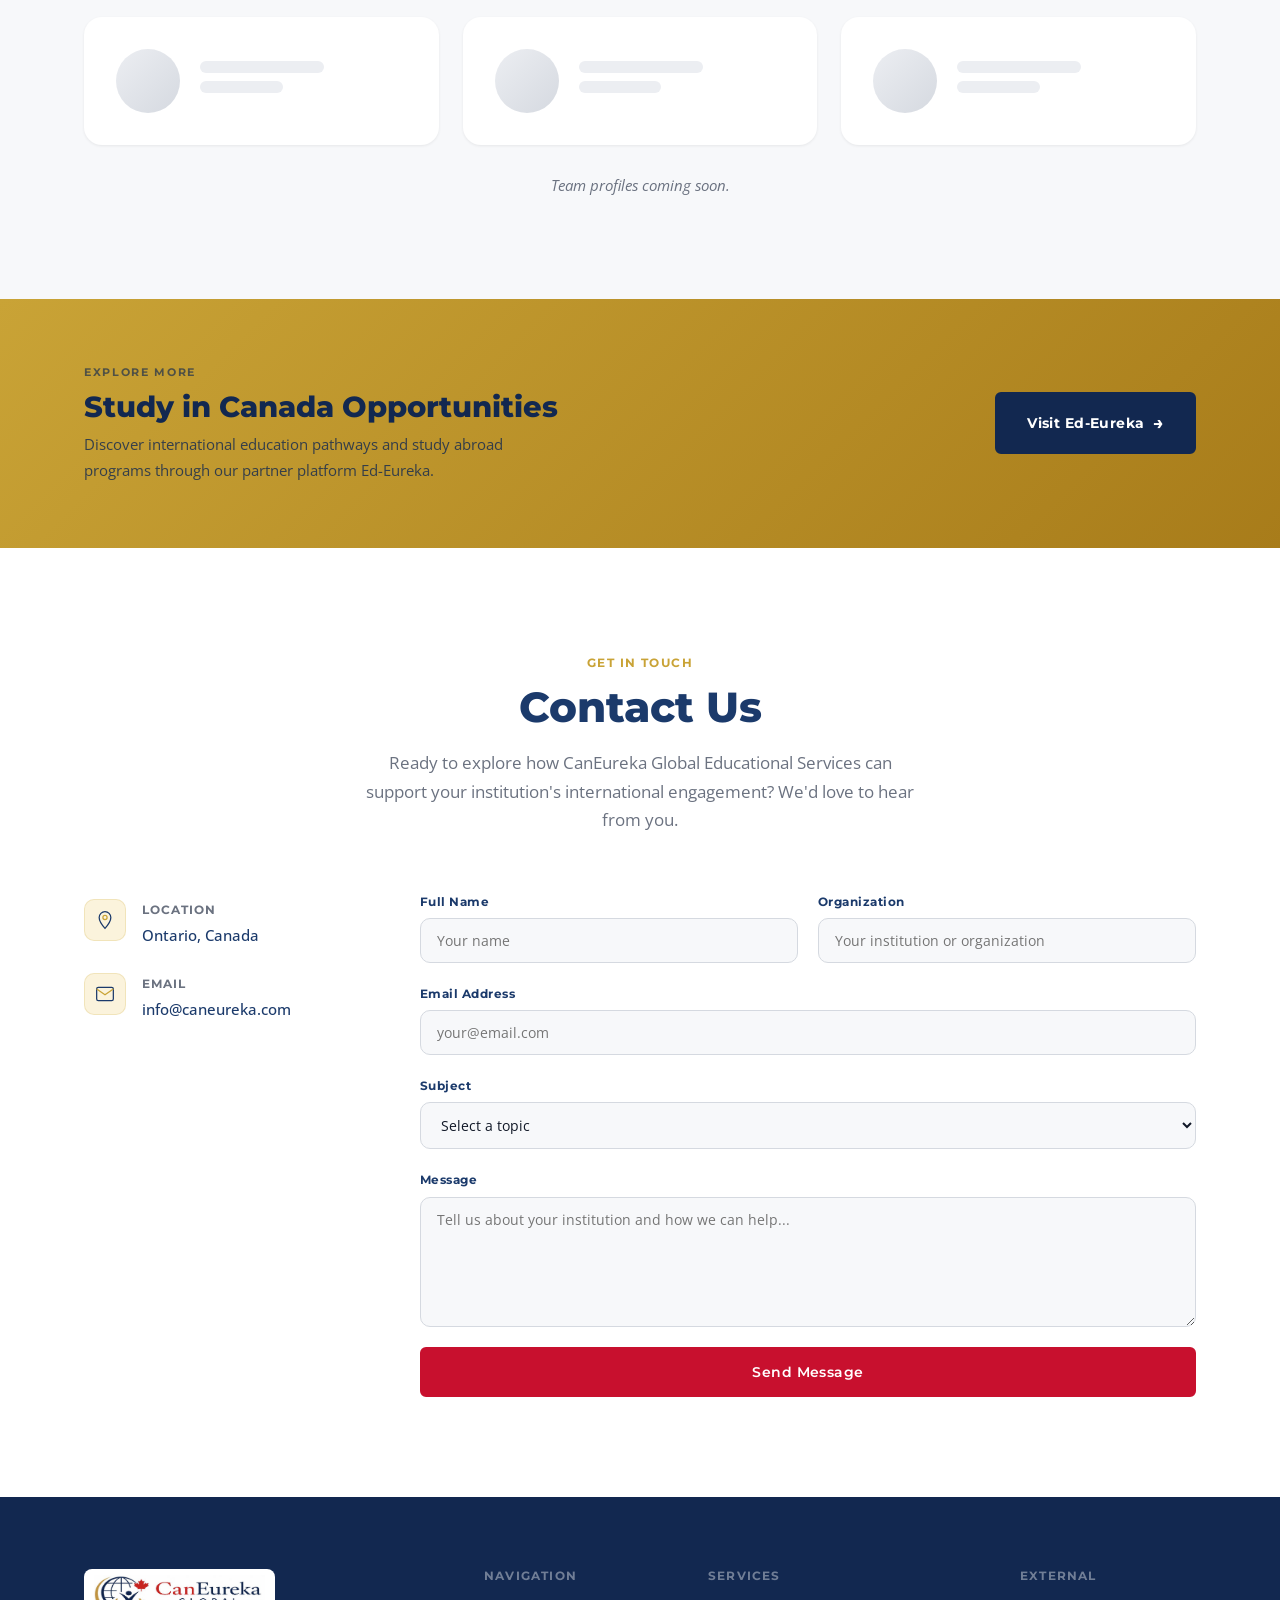
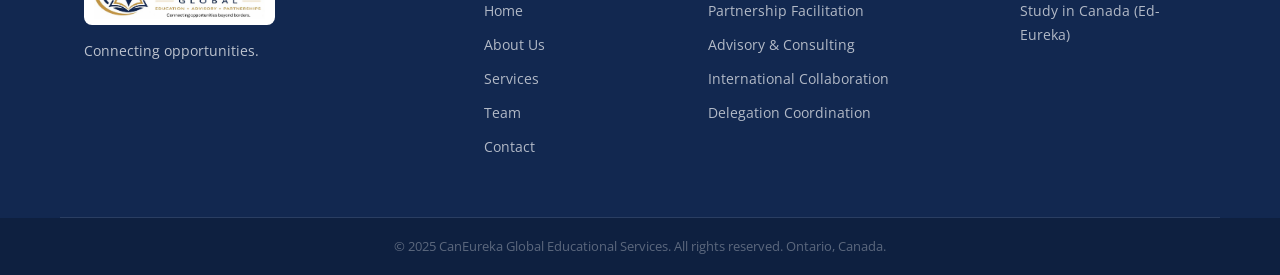
==== commit f6b59d41: "replaced 2 pictures in the banner" ====
--- a/index.html
+++ b/index.html
@@ -37,9 +37,9 @@
   <!-- HERO SLIDER -->
   <section class="hero" id="home">
 
-    <!-- Slide 1 — University of Toronto -->
-    <div class="slide active" data-city="University of Toronto">
-      <div class="slide-bg" style="background-image: url('https://images.unsplash.com/photo-1618255630366-f402c45736f6?auto=format&fit=crop&w=1920&q=80')"></div>
+    <!-- Slide 1 — Parliament Hill, Ottawa -->
+    <div class="slide active" data-city="Parliament Hill, Ottawa">
+      <div class="slide-bg" style="background-image: url('https://images.unsplash.com/photo-1613059488547-0fc691db5231?auto=format&fit=crop&w=1920&q=80')"></div>
       <div class="slide-overlay"></div>
       <div class="container slide-content">
         <p class="hero-pre">Canadian-Based. Internationally Connected.</p>
@@ -52,9 +52,9 @@
       </div>
     </div>
 
-    <!-- Slide 2 — University of Ottawa -->
-    <div class="slide" data-city="University of Ottawa">
-      <div class="slide-bg" style="background-image: url('https://images.unsplash.com/photo-1508450859948-4e04fabaa4ea?auto=format&fit=crop&w=1920&q=80')"></div>
+    <!-- Slide 2 — Toronto skyline & CN Tower -->
+    <div class="slide" data-city="Toronto & the CN Tower">
+      <div class="slide-bg" style="background-image: url('https://images.unsplash.com/photo-1517090504586-fde19ea6066f?auto=format&fit=crop&w=1920&q=80')"></div>
       <div class="slide-overlay"></div>
       <div class="container slide-content">
         <p class="hero-pre">Our Services</p>
